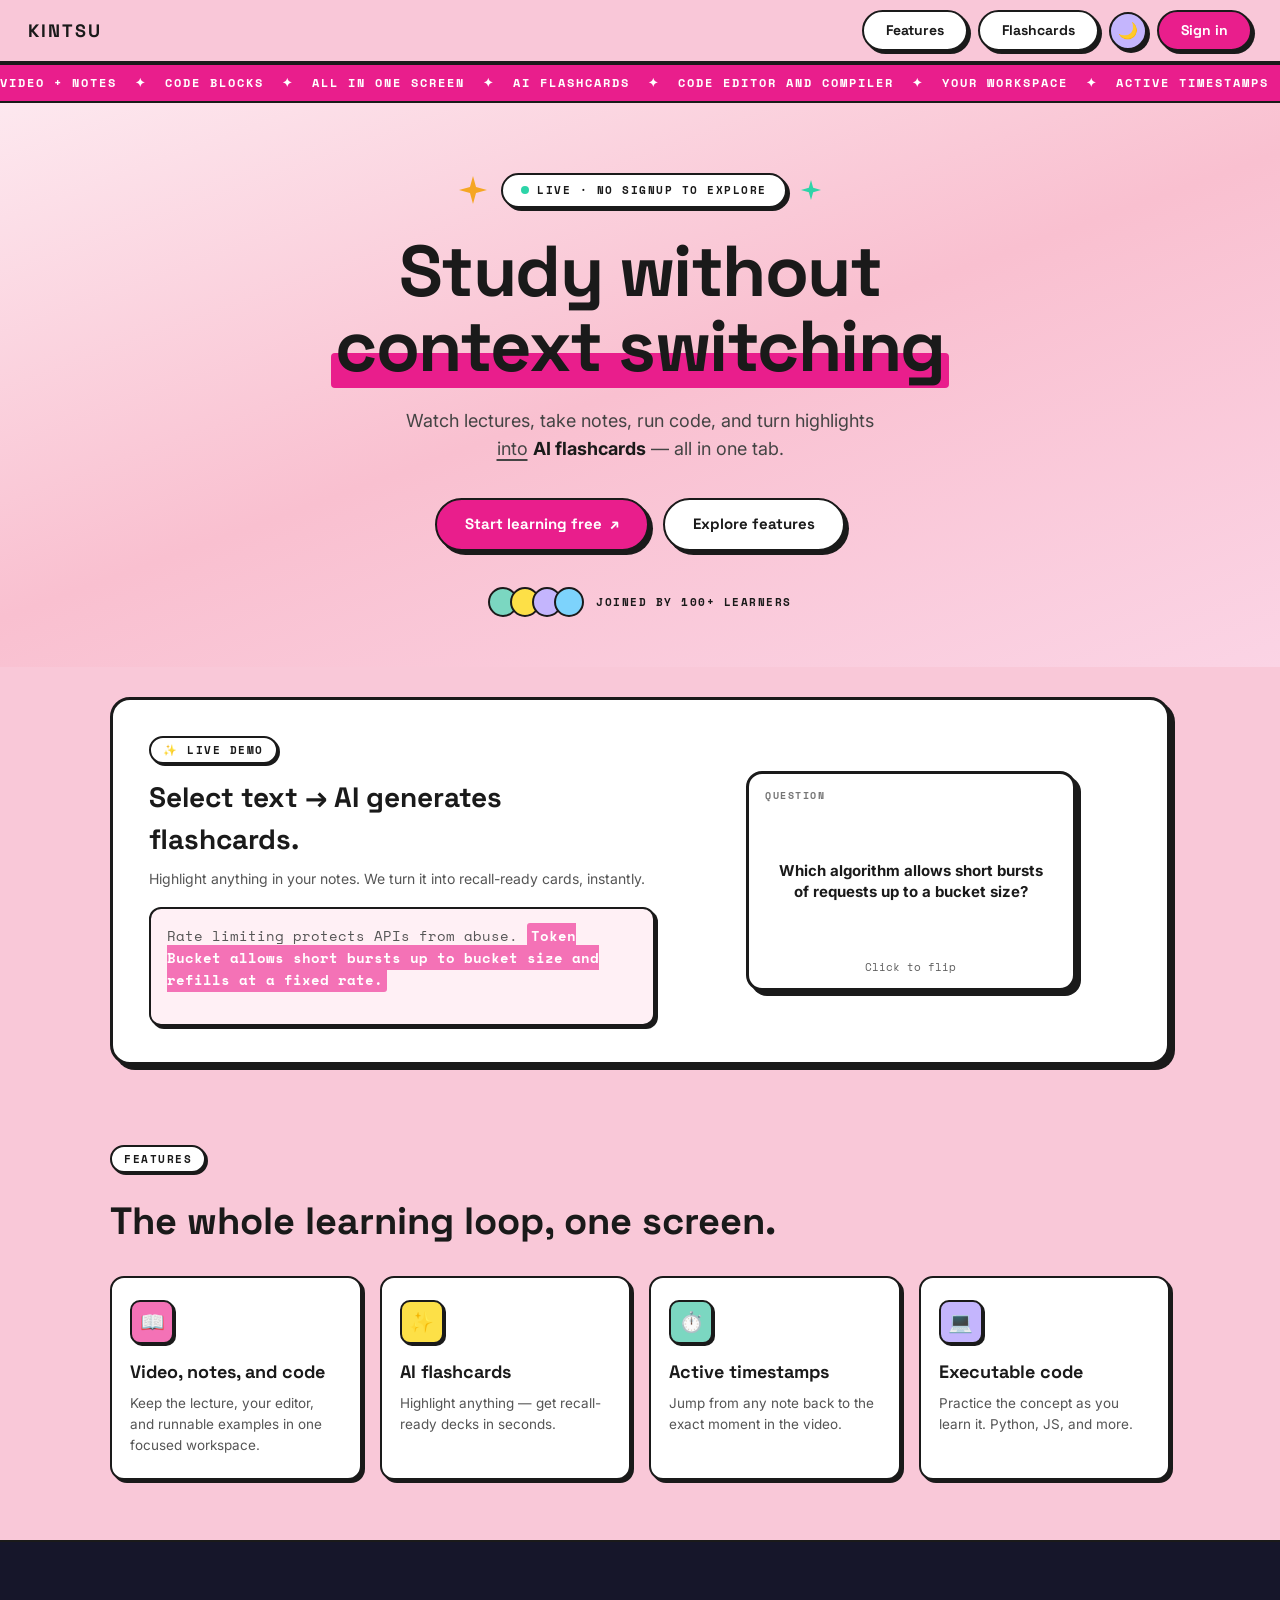
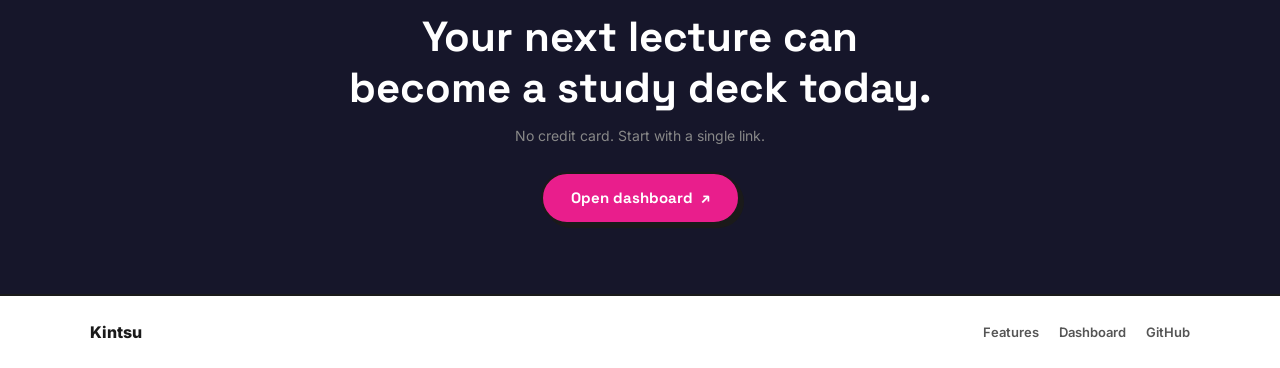
==== index.html @ 8362b446 "feat(landing): modernize landing page with minimal brutalist UI and flashcard preview" ====
<!DOCTYPE html>
<html lang="en">
<head>
    <meta charset="UTF-8">
    <meta name="viewport" content="width=device-width, initial-scale=1.0">
    <title>Kintsu — Study without context switching</title>
    <meta name="description" content="Watch lectures, take notes, run code, and turn highlights into AI flashcards — all in one tab.">
    <link rel="preconnect" href="https://fonts.googleapis.com">
    <link rel="preconnect" href="https://fonts.gstatic.com" crossorigin>
    <link href="https://fonts.googleapis.com/css2?family=Inter:wght@400;500;600;700&family=Space+Grotesk:wght@600;700;800;900&family=Space+Mono:wght@400;700&display=swap" rel="stylesheet">
    <link rel="stylesheet" href="style.css">
</head>
<body>

    <nav class="navbar">
        <div class="nav-left">
            <span class="wordmark">KINTSU</span>
        </div>
        <div class="nav-right">
            <a href="#features" class="nav-btn outline">Features</a>
            <a href="#features" class="nav-btn outline">Flashcards</a>
            <button class="dark-toggle" id="darkToggle" aria-label="Toggle dark mode">🌙</button>
            <a href="#" class="nav-btn signin">Sign in</a>
        </div>
    </nav>

    <div class="ticker">
        <div class="ticker-track">
            <span class="ticker-text">VIDEO + NOTES &nbsp;✦&nbsp; CODE BLOCKS &nbsp;✦&nbsp; ALL IN ONE SCREEN &nbsp;✦&nbsp; AI FLASHCARDS &nbsp;✦&nbsp; CODE EDITOR AND COMPILER &nbsp;✦&nbsp; YOUR WORKSPACE &nbsp;✦&nbsp; ACTIVE TIMESTAMPS &nbsp;✦&nbsp;</span>
            <span class="ticker-text">VIDEO + NOTES &nbsp;✦&nbsp; CODE BLOCKS &nbsp;✦&nbsp; ALL IN ONE SCREEN &nbsp;✦&nbsp; AI FLASHCARDS &nbsp;✦&nbsp; CODE EDITOR AND COMPILER &nbsp;✦&nbsp; YOUR WORKSPACE &nbsp;✦&nbsp; ACTIVE TIMESTAMPS &nbsp;✦&nbsp;</span>
        </div>
    </div>

    <section class="hero">
        <div class="hero-content">
            <div class="sparkle-row">
                <svg class="sparkle gold" viewBox="0 0 24 24" width="28" height="28"><path d="M12 0L14.59 9.41L24 12L14.59 14.59L12 24L9.41 14.59L0 12L9.41 9.41Z" fill="#f5a623"/></svg>
                <div class="badge">
                    <span class="badge-dot"></span>
                    LIVE · NO SIGNUP TO EXPLORE
                </div>
                <svg class="sparkle teal" viewBox="0 0 24 24" width="20" height="20"><path d="M12 0L14.59 9.41L24 12L14.59 14.59L12 24L9.41 14.59L0 12L9.41 9.41Z" fill="#2dd4a8"/></svg>
            </div>

            <h1 class="heading">Study without<br><span class="highlight">context switching</span></h1>

            <p class="subheading">Watch lectures, take notes, run code, and turn highlights<br><span class="underline-word">into</span> <strong>AI flashcards</strong> — all in one tab.</p>

            <div class="cta-buttons">
                <a href="#features" class="btn primary">Start learning free &nbsp;↗</a>
                <a href="#features" class="btn outline-btn">Explore features</a>
            </div>

            <div class="social-proof">
                <div class="avatars">
                    <span class="avatar av-1"></span>
                    <span class="avatar av-2"></span>
                    <span class="avatar av-3"></span>
                    <span class="avatar av-4"></span>
                </div>
                <span class="proof-text">JOINED BY 100+ LEARNERS</span>
            </div>
        </div>
    </section>

    <!-- Flashcard Preview -->
    <section class="preview-section">
        <div class="preview-card">
            <div class="preview-left">
                <span class="tag-pill">✨ LIVE DEMO</span>
                <h3>Select text → AI generates flashcards.</h3>
                <p>Highlight anything in your notes. We turn it into recall-ready cards, instantly.</p>
                <div class="sample-note">
                    <p>Rate limiting protects APIs from abuse. <mark>Token Bucket allows short bursts up to bucket size and refills at a fixed rate.</mark></p>
                </div>
            </div>
            <div class="preview-right">
                <div class="flip-card" id="demoCard" role="button" tabindex="0" title="Click to flip">
                    <div class="flip-inner">
                        <div class="flip-front">
                            <span class="card-label">QUESTION</span>
                            <p>Which algorithm allows short bursts of requests up to a bucket size?</p>
                            <span class="card-hint">Click to flip</span>
                        </div>
                        <div class="flip-back">
                            <span class="card-label">ANSWER</span>
                            <p>Token Bucket Algorithm — refills tokens at a fixed rate while allowing short bursts.</p>
                            <span class="card-hint">Click to flip</span>
                        </div>
                    </div>
                </div>
            </div>
        </div>
    </section>

    <!-- Features -->
    <section class="features" id="features">
        <div class="features-header">
            <span class="tag-pill">FEATURES</span>
            <h2>The whole learning loop, one screen.</h2>
        </div>
        <div class="features-grid">
            <div class="feature-card">
                <span class="feature-icon icon-pink">📖</span>
                <h3>Video, notes, and code</h3>
                <p>Keep the lecture, your editor, and runnable examples in one focused workspace.</p>
            </div>
            <div class="feature-card">
                <span class="feature-icon icon-yellow">✨</span>
                <h3>AI flashcards</h3>
                <p>Highlight anything — get recall-ready decks in seconds.</p>
            </div>
            <div class="feature-card">
                <span class="feature-icon icon-mint">⏱️</span>
                <h3>Active timestamps</h3>
                <p>Jump from any note back to the exact moment in the video.</p>
            </div>
            <div class="feature-card">
                <span class="feature-icon icon-lilac">💻</span>
                <h3>Executable code</h3>
                <p>Practice the concept as you learn it. Python, JS, and more.</p>
            </div>
        </div>
    </section>

    <section class="bottom-cta">
        <div class="bottom-cta-content">
            <h2>Your next lecture can<br>become a study deck today.</h2>
            <p>No credit card. Start with a single link.</p>
            <a href="#" class="btn primary">Open dashboard &nbsp;↗</a>
        </div>
    </section>

    <footer class="footer">
        <div class="footer-inner">
            <span class="footer-brand">Kintsu</span>
            <div class="footer-links">
                <a href="#features">Features</a>
                <a href="#">Dashboard</a>
                <a href="#">GitHub</a>
            </div>
        </div>
    </footer>

    <script src="script.js"></script>
</body>
</html>
---- style.css ----
* {
    margin: 0;
    padding: 0;
    box-sizing: border-box;
}

body {
    font-family: 'Inter', sans-serif;
    background: #f9c8d8;
    color: #1a1a1a;
    overflow-x: hidden;
    line-height: 1.5;
}

h1, h2, h3, .heading, .wordmark, .btn, .nav-btn {
    font-family: 'Space Grotesk', 'Inter', sans-serif;
}

.ticker-text, .badge, .tag-pill, .card-label, .proof-text {
    font-family: 'Space Mono', monospace;
}

/* Navbar */
.navbar {
    display: flex;
    align-items: center;
    justify-content: space-between;
    padding: 10px 28px;
    background: rgba(249, 200, 216, 0.95);
    backdrop-filter: blur(10px);
    border-bottom: 2px solid #1a1a1a;
    position: sticky;
    top: 0;
    z-index: 50;
}

.nav-left {
    display: flex;
    align-items: center;
    gap: 10px;
}

.wordmark {
    font-weight: 800;
    font-size: 18px;
    letter-spacing: 2px;
    color: #1a1a1a;
}

.nav-right {
    display: flex;
    align-items: center;
    gap: 10px;
}

.nav-btn {
    padding: 8px 22px;
    border-radius: 50px;
    font-size: 14px;
    font-weight: 700;
    text-decoration: none;
    cursor: pointer;
    transition: all 0.15s ease;
    border: 2px solid #1a1a1a;
    box-shadow: 3px 3px 0px #1a1a1a;
    display: inline-flex;
    align-items: center;
}

.nav-btn:hover, .btn:hover {
    transform: translate(-1.5px, -1.5px);
    box-shadow: 5px 5px 0px #1a1a1a;
}

.nav-btn:active, .btn:active {
    transform: translate(2px, 2px);
    box-shadow: 1px 1px 0px #1a1a1a;
}

.nav-btn.outline {
    background: #ffffff;
    color: #1a1a1a;
}

.nav-btn.signin {
    background: #e91e8c;
    border-color: #1a1a1a;
    color: white;
}

.dark-toggle {
    width: 38px;
    height: 38px;
    border-radius: 50%;
    border: 2px solid #1a1a1a;
    background: #c4b5fd;
    color: #1a1a1a;
    font-size: 16px;
    cursor: pointer;
    display: flex;
    align-items: center;
    justify-content: center;
    transition: all 0.15s ease;
    flex-shrink: 0;
    box-shadow: 3px 3px 0px #1a1a1a;
}

/* Ticker */
.ticker {
    background: #e91e8c;
    overflow: hidden;
    padding: 9px 0;
    border-top: 2px solid #1a1a1a;
    border-bottom: 2px solid #1a1a1a;
}

.ticker-track {
    display: flex;
    white-space: nowrap;
    animation: scroll-ticker 25s linear infinite;
}

.ticker-text {
    font-size: 12px;
    font-weight: 700;
    letter-spacing: 2px;
    text-transform: uppercase;
    color: #ffffff;
    padding-right: 0;
    flex-shrink: 0;
}

@keyframes scroll-ticker {
    0% { transform: translateX(0); }
    100% { transform: translateX(-50%); }
}

/* Hero */
.hero {
    background: linear-gradient(160deg, #fde8ef 0%, #f9c0d0 50%, #fbd4e5 100%);
    padding: 70px 20px 50px;
    text-align: center;
    min-height: 480px;
    display: flex;
    align-items: center;
    justify-content: center;
}

.hero-content {
    max-width: 720px;
    margin: 0 auto;
}

.sparkle-row {
    display: flex;
    align-items: center;
    justify-content: center;
    gap: 14px;
    margin-bottom: 26px;
}

.sparkle {
    flex-shrink: 0;
}

.sparkle.gold {
    animation: sparkle-pulse 2.5s ease-in-out infinite;
}

.sparkle.teal {
    animation: sparkle-pulse 3.5s ease-in-out infinite reverse;
}

@keyframes sparkle-pulse {
    0%, 100% { transform: scale(1) rotate(0deg); opacity: 1; }
    50% { transform: scale(1.2) rotate(20deg); opacity: 0.8; }
}

.badge {
    display: inline-flex;
    align-items: center;
    gap: 8px;
    padding: 7px 18px;
    border: 2px solid #1a1a1a;
    border-radius: 50px;
    font-size: 11px;
    font-weight: 700;
    letter-spacing: 1.5px;
    text-transform: uppercase;
    background: white;
    color: #1a1a1a;
    box-shadow: 3px 3px 0px #1a1a1a;
}

.badge-dot {
    width: 8px;
    height: 8px;
    background: #2dd4a8;
    border-radius: 50%;
    display: inline-block;
    flex-shrink: 0;
    animation: pulse-dot 1.5s ease-in-out infinite;
}

@keyframes pulse-dot {
    0%, 100% { opacity: 1; transform: scale(1); }
    50% { opacity: 0.5; transform: scale(1.4); }
}

.heading {
    font-size: clamp(40px, 7vw, 72px);
    font-weight: 900;
    line-height: 1.05;
    margin-bottom: 22px;
    color: #1a1a1a;
    letter-spacing: -1.5px;
}

.highlight {
    display: inline;
    position: relative;
    color: #1a1a1a;
    padding: 0 4px;
    isolation: isolate;
}

.highlight::after {
    content: '';
    position: absolute;
    left: 0;
    bottom: 4px;
    width: 100%;
    height: 38%;
    background: #e91e8c;
    z-index: -1;
    border-radius: 4px;
}

.subheading {
    font-size: 18px;
    color: #444;
    line-height: 1.6;
    margin-bottom: 34px;
}

.subheading strong {
    color: #1a1a1a;
    font-weight: 700;
}

.cta-buttons {
    display: flex;
    align-items: center;
    justify-content: center;
    gap: 14px;
    margin-bottom: 36px;
    flex-wrap: wrap;
}

.btn {
    padding: 13px 28px;
    border-radius: 50px;
    font-size: 15px;
    font-weight: 700;
    text-decoration: none;
    cursor: pointer;
    transition: all 0.15s ease;
    display: inline-flex;
    align-items: center;
    gap: 6px;
    box-shadow: 4px 4px 0px #1a1a1a;
    border: 2.5px solid #1a1a1a;
}

.underline-word {
    text-decoration: underline;
    text-underline-offset: 4px;
    text-decoration-thickness: 1.5px;
}

.btn.primary {
    background: #e91e8c;
    color: white;
}

.btn.primary:hover {
    background: #c4167a;
}

.btn.outline-btn {
    background: white;
    color: #1a1a1a;
}

.social-proof {
    display: flex;
    align-items: center;
    justify-content: center;
    gap: 12px;
}

.avatars {
    display: flex;
}

.avatar {
    width: 30px;
    height: 30px;
    border: 2px solid #1a1a1a;
    border-radius: 50%;
    margin-left: -8px;
    flex-shrink: 0;
}

.avatar:first-child { margin-left: 0; }
.av-1 { background: #7bd7c1; }
.av-2 { background: #fde047; }
.av-3 { background: #c4b5fd; }
.av-4 { background: #7dd3fc; }

.proof-text {
    font-size: 11px;
    font-weight: 700;
    letter-spacing: 1.5px;
    color: #1a1a1a;
    text-transform: uppercase;
}

/* Tag Pill */
.tag-pill {
    display: inline-flex;
    align-items: center;
    gap: 6px;
    padding: 4px 12px;
    background: #ffffff;
    border: 2px solid #1a1a1a;
    border-radius: 50px;
    font-size: 11px;
    font-weight: 700;
    letter-spacing: 1.5px;
    box-shadow: 2px 2px 0px #1a1a1a;
    margin-bottom: 12px;
}

/* Preview */
.preview-section {
    max-width: 1100px;
    margin: 0 auto;
    padding: 30px 20px 50px;
}

.preview-card {
    background: #ffffff;
    border: 3px solid #1a1a1a;
    border-radius: 20px;
    box-shadow: 5px 5px 0px #1a1a1a;
    padding: 36px;
    display: grid;
    grid-template-columns: 1.15fr 1fr;
    gap: 36px;
    align-items: center;
}

.preview-left h3 {
    font-size: clamp(22px, 3vw, 28px);
    font-weight: 800;
    margin-bottom: 8px;
}

.preview-left p {
    font-size: 14px;
    color: #555;
    line-height: 1.6;
    margin-bottom: 16px;
}

.sample-note {
    background: #fff0f5;
    border: 2px solid #1a1a1a;
    border-radius: 12px;
    padding: 16px;
    box-shadow: 3px 3px 0px #1a1a1a;
    font-family: 'Space Mono', monospace;
    font-size: 12.5px;
    line-height: 1.6;
}

.sample-note mark {
    background: #f472b6;
    color: #fff;
    padding: 2px 4px;
    border-radius: 3px;
    font-weight: 700;
}

/* Flip Card */
.flip-card {
    width: 100%;
    max-width: 330px;
    height: 220px;
    perspective: 1000px;
    cursor: pointer;
    margin: 0 auto;
}

.flip-inner {
    position: relative;
    width: 100%;
    height: 100%;
    transform-style: preserve-3d;
    transition: transform 0.6s cubic-bezier(0.4, 0, 0.2, 1);
}

.flip-card.flipped .flip-inner {
    transform: rotateY(180deg);
}

.flip-front, .flip-back {
    position: absolute;
    inset: 0;
    border: 3px solid #1a1a1a;
    border-radius: 16px;
    box-shadow: 5px 5px 0px #1a1a1a;
    padding: 24px;
    display: flex;
    flex-direction: column;
    justify-content: center;
    align-items: center;
    text-align: center;
    backface-visibility: hidden;
    -webkit-backface-visibility: hidden;
}

.flip-front {
    background: #ffffff;
    color: #1a1a1a;
}

.flip-front p {
    font-size: 15px;
    font-weight: 700;
    line-height: 1.4;
}

.flip-back {
    background: #e91e8c;
    color: #ffffff;
    transform: rotateY(180deg);
}

.flip-back p {
    font-size: 13.5px;
    font-family: 'Space Mono', monospace;
    line-height: 1.5;
}

.card-label {
    position: absolute;
    top: 14px;
    left: 16px;
    font-size: 10px;
    font-weight: 700;
    letter-spacing: 1.5px;
    opacity: 0.6;
}

.card-hint {
    position: absolute;
    bottom: 12px;
    font-size: 11px;
    opacity: 0.7;
    font-family: 'Space Mono', monospace;
}

/* Features */
.features {
    max-width: 1100px;
    margin: 0 auto;
    padding: 30px 20px 60px;
}

.features-header {
    margin-bottom: 26px;
}

.features-header h2 {
    font-size: clamp(26px, 4vw, 38px);
    font-weight: 800;
    margin-top: 8px;
}

.features-grid {
    display: grid;
    grid-template-columns: repeat(auto-fit, minmax(230px, 1fr));
    gap: 18px;
}

.feature-card {
    background: #ffffff;
    border: 2px solid #1a1a1a;
    border-radius: 14px;
    box-shadow: 3px 3px 0px #1a1a1a;
    padding: 22px 18px;
    transition: transform 0.15s, box-shadow 0.15s;
}

.feature-card:hover {
    transform: translate(-2px, -2px);
    box-shadow: 5px 5px 0px #1a1a1a;
}

.feature-icon {
    display: inline-grid;
    place-items: center;
    width: 44px;
    height: 44px;
    border: 2px solid #1a1a1a;
    border-radius: 10px;
    box-shadow: 2px 2px 0px #1a1a1a;
    font-size: 20px;
    margin-bottom: 14px;
}

.icon-pink { background: #f472b6; }
.icon-yellow { background: #fde047; }
.icon-mint { background: #7bd7c1; }
.icon-lilac { background: #c4b5fd; }

.feature-card h3 {
    font-size: 18px;
    font-weight: 700;
    margin-bottom: 8px;
}

.feature-card p {
    font-size: 13.5px;
    color: #555;
    line-height: 1.55;
}

/* Bottom CTA */
.bottom-cta {
    background: #16162a;
    padding: 70px 20px;
    text-align: center;
    border-top: 2px solid #1a1a1a;
}

.bottom-cta h2 {
    font-size: clamp(28px, 4vw, 42px);
    font-weight: 800;
    color: white;
    line-height: 1.2;
    margin-bottom: 12px;
}

.bottom-cta p {
    font-size: 14px;
    color: #888;
    margin-bottom: 26px;
}

/* Footer */
.footer {
    background: #ffffff;
    padding: 24px 30px;
    border-top: 2px solid #1a1a1a;
}

.footer-inner {
    display: flex;
    align-items: center;
    justify-content: space-between;
    max-width: 1100px;
    margin: 0 auto;
}

.footer-brand {
    font-weight: 800;
    font-size: 16px;
    color: #1a1a1a;
}

.footer-links {
    display: flex;
    gap: 20px;
}

.footer-links a {
    text-decoration: none;
    color: #555;
    font-size: 13px;
    font-weight: 600;
    transition: color 0.15s;
}

.footer-links a:hover {
    color: #e91e8c;
}

/* Dark Mode */
body.dark {
    background: #111118;
    color: #eee;
}

body.dark .navbar {
    background: rgba(30, 30, 46, 0.95);
    border-color: #333;
}

body.dark .wordmark {
    color: #ff69b4;
}

body.dark .nav-btn.outline {
    background: #1e1e2e;
    border-color: #555;
    color: #ccc;
    box-shadow: 3px 3px 0px #000;
}

body.dark .nav-btn.signin {
    border-color: #333;
}

body.dark .dark-toggle {
    background: #fde047;
    border-color: #1a1a1a;
    color: #1a1a1a;
}

body.dark .hero {
    background: linear-gradient(160deg, #1a0a12 0%, #2d0e1f 50%, #1f0b16 100%);
}

body.dark .heading, body.dark .highlight {
    color: #fff;
}

body.dark .subheading {
    color: #aaa;
}

body.dark .subheading strong {
    color: #fff;
}

body.dark .badge, body.dark .tag-pill {
    background: #2a1a22;
    border-color: #555;
    color: #ccc;
    box-shadow: 3px 3px 0px #000;
}

body.dark .btn.outline-btn {
    background: #222;
    color: #ccc;
    border-color: #555;
}

body.dark .preview-card,
body.dark .feature-card,
body.dark .flip-front {
    background: #181926;
    color: #eee;
    border-color: #333;
    box-shadow: 5px 5px 0px #000;
}

body.dark .sample-note {
    background: #242638;
    border-color: #444;
    color: #ddd;
}

body.dark .preview-left p,
body.dark .feature-card p {
    color: #aaa;
}

body.dark .bottom-cta {
    background: #0a0a14;
}

body.dark .footer {
    background: #181926;
    border-color: #333;
}

body.dark .footer-brand {
    color: #ff69b4;
}

body.dark .footer-links a {
    color: #888;
}

body.dark .proof-text {
    color: #ccc;
}

/* Responsive */
@media (max-width: 900px) {
    .preview-card {
        grid-template-columns: 1fr;
    }
}

@media (max-width: 768px) {
    .heading { font-size: 38px; }
    .navbar { padding: 10px 14px; }
    .nav-right { gap: 6px; }
    .nav-btn { padding: 6px 14px; font-size: 12px; }
    .cta-buttons { flex-direction: column; align-items: center; }
    .bottom-cta h2 { font-size: 26px; }
    .footer-inner { flex-direction: column; gap: 14px; text-align: center; }
    .footer-links { justify-content: center; }
}
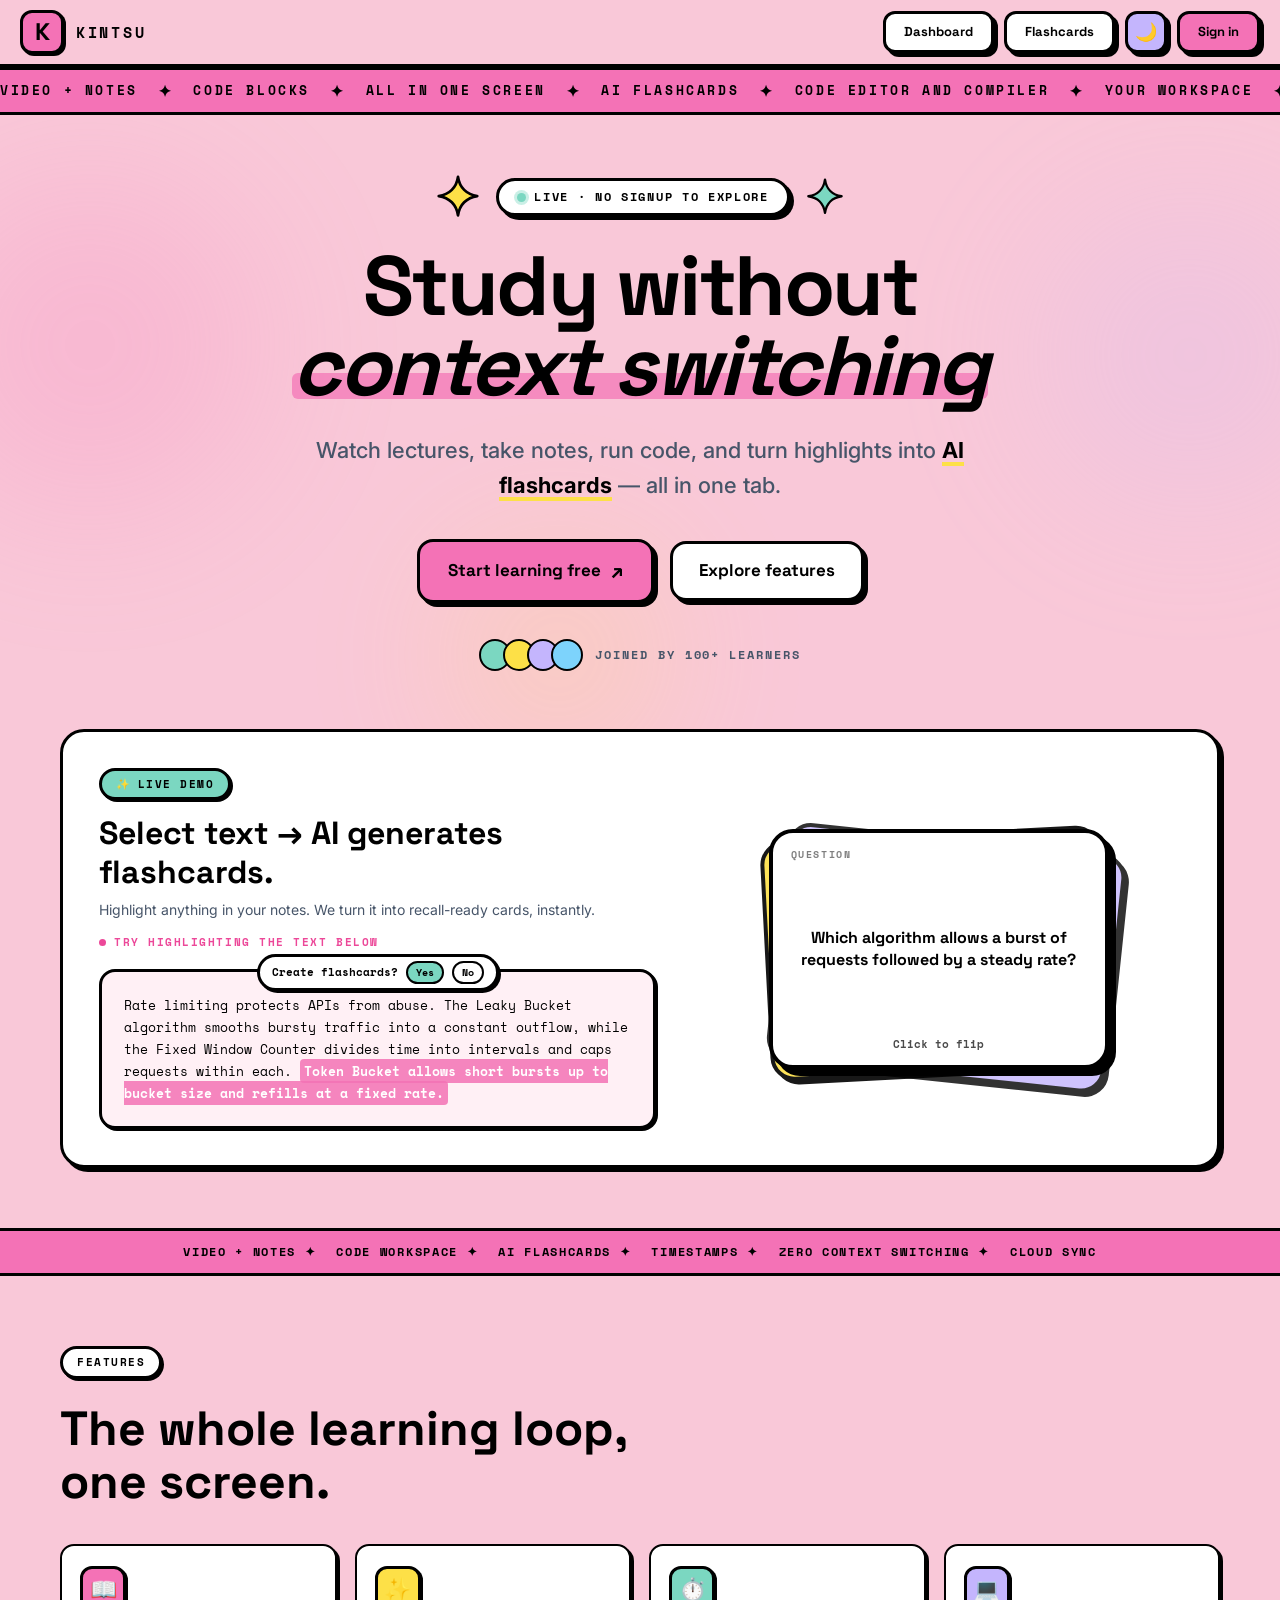
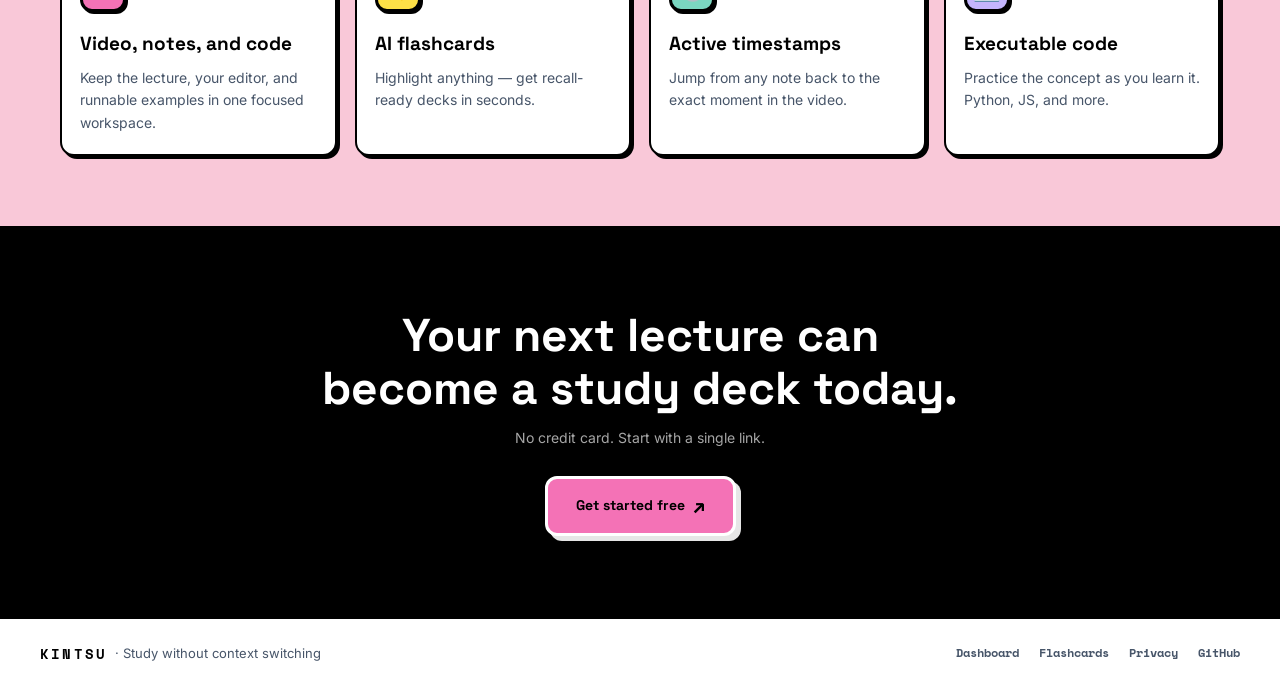
==== commit edb541a8: "feat(landing): modernize landing page with neo-brutalist aesthetic and interactive flashcard preview" ====
--- a/index.html
+++ b/index.html
@@ -3,140 +3,254 @@
 <head>
     <meta charset="UTF-8">
     <meta name="viewport" content="width=device-width, initial-scale=1.0">
-    <title>Kintsu — Study without context switching</title>
-    <meta name="description" content="Watch lectures, take notes, run code, and turn highlights into AI flashcards — all in one tab.">
+    <title>Kintsu — Video, notes, code and flashcards on one screen</title>
+    <meta name="description" content="Watch YouTube lectures, run code, take notes, and generate AI flashcards — all without switching tabs.">
+    
+    <!-- Google Fonts: Space Grotesk & Space Mono & Inter -->
     <link rel="preconnect" href="https://fonts.googleapis.com">
     <link rel="preconnect" href="https://fonts.gstatic.com" crossorigin>
-    <link href="https://fonts.googleapis.com/css2?family=Inter:wght@400;500;600;700&family=Space+Grotesk:wght@600;700;800;900&family=Space+Mono:wght@400;700&display=swap" rel="stylesheet">
+    <link href="https://fonts.googleapis.com/css2?family=Inter:wght@400;500;600;700&family=Space+Grotesk:wght@500;600;700;800;900&family=Space+Mono:wght@400;700&display=swap" rel="stylesheet">
+    
     <link rel="stylesheet" href="style.css">
 </head>
 <body>
 
-    <nav class="navbar">
-        <div class="nav-left">
-            <span class="wordmark">KINTSU</span>
-        </div>
-        <div class="nav-right">
-            <a href="#features" class="nav-btn outline">Features</a>
-            <a href="#features" class="nav-btn outline">Flashcards</a>
-            <button class="dark-toggle" id="darkToggle" aria-label="Toggle dark mode">🌙</button>
-            <a href="#" class="nav-btn signin">Sign in</a>
-        </div>
-    </nav>
-
-    <div class="ticker">
-        <div class="ticker-track">
-            <span class="ticker-text">VIDEO + NOTES &nbsp;✦&nbsp; CODE BLOCKS &nbsp;✦&nbsp; ALL IN ONE SCREEN &nbsp;✦&nbsp; AI FLASHCARDS &nbsp;✦&nbsp; CODE EDITOR AND COMPILER &nbsp;✦&nbsp; YOUR WORKSPACE &nbsp;✦&nbsp; ACTIVE TIMESTAMPS &nbsp;✦&nbsp;</span>
-            <span class="ticker-text">VIDEO + NOTES &nbsp;✦&nbsp; CODE BLOCKS &nbsp;✦&nbsp; ALL IN ONE SCREEN &nbsp;✦&nbsp; AI FLASHCARDS &nbsp;✦&nbsp; CODE EDITOR AND COMPILER &nbsp;✦&nbsp; YOUR WORKSPACE &nbsp;✦&nbsp; ACTIVE TIMESTAMPS &nbsp;✦&nbsp;</span>
+    <!-- Header Navigation -->
+    <header class="site-header">
+        <nav class="nav-container">
+            <a href="/" class="nav-brand">
+                <div class="brand-logo-sq">
+                    <span>K</span>
+                </div>
+                <span class="brand-name">Kintsu</span>
+            </a>
+            <div class="nav-actions">
+                <a href="#features" class="nav-btn btn-card brutal-press">Dashboard</a>
+                <a href="#features" class="nav-btn btn-card brutal-press">Flashcards</a>
+                <button type="button" class="btn-theme-toggle brutal-press" id="darkToggle" aria-label="Toggle dark mode">
+                    <span id="themeIcon">🌙</span>
+                </button>
+                <a href="#" class="nav-btn btn-pink brutal-press">Sign in</a>
+            </div>
+        </nav>
+    </header>
+
+    <!-- Marquee Banner Strip -->
+    <div class="ticker-strip">
+        <div class="ticker-flow">
+            <div class="ticker-group">
+                <span>VIDEO + NOTES</span><span class="star">✦</span>
+                <span>CODE BLOCKS</span><span class="star">✦</span>
+                <span>ALL IN ONE SCREEN</span><span class="star">✦</span>
+                <span>AI FLASHCARDS</span><span class="star">✦</span>
+                <span>CODE EDITOR AND COMPILER</span><span class="star">✦</span>
+                <span>YOUR WORKSPACE</span><span class="star">✦</span>
+                <span>ACTIVE TIMESTAMPS</span><span class="star">✦</span>
+                <span>LIGHT + DARK MODE</span><span class="star">✦</span>
+            </div>
+            <div class="ticker-group" aria-hidden="true">
+                <span>VIDEO + NOTES</span><span class="star">✦</span>
+                <span>CODE BLOCKS</span><span class="star">✦</span>
+                <span>ALL IN ONE SCREEN</span><span class="star">✦</span>
+                <span>AI FLASHCARDS</span><span class="star">✦</span>
+                <span>CODE EDITOR AND COMPILER</span><span class="star">✦</span>
+                <span>YOUR WORKSPACE</span><span class="star">✦</span>
+                <span>ACTIVE TIMESTAMPS</span><span class="star">✦</span>
+                <span>LIGHT + DARK MODE</span><span class="star">✦</span>
+            </div>
         </div>
     </div>
 
-    <section class="hero">
-        <div class="hero-content">
-            <div class="sparkle-row">
-                <svg class="sparkle gold" viewBox="0 0 24 24" width="28" height="28"><path d="M12 0L14.59 9.41L24 12L14.59 14.59L12 24L9.41 14.59L0 12L9.41 9.41Z" fill="#f5a623"/></svg>
-                <div class="badge">
-                    <span class="badge-dot"></span>
-                    LIVE · NO SIGNUP TO EXPLORE
-                </div>
-                <svg class="sparkle teal" viewBox="0 0 24 24" width="20" height="20"><path d="M12 0L14.59 9.41L24 12L14.59 14.59L12 24L9.41 14.59L0 12L9.41 9.41Z" fill="#2dd4a8"/></svg>
-            </div>
-
-            <h1 class="heading">Study without<br><span class="highlight">context switching</span></h1>
-
-            <p class="subheading">Watch lectures, take notes, run code, and turn highlights<br><span class="underline-word">into</span> <strong>AI flashcards</strong> — all in one tab.</p>
-
-            <div class="cta-buttons">
-                <a href="#features" class="btn primary">Start learning free &nbsp;↗</a>
-                <a href="#features" class="btn outline-btn">Explore features</a>
-            </div>
-
-            <div class="social-proof">
-                <div class="avatars">
-                    <span class="avatar av-1"></span>
-                    <span class="avatar av-2"></span>
-                    <span class="avatar av-3"></span>
-                    <span class="avatar av-4"></span>
-                </div>
-                <span class="proof-text">JOINED BY 100+ LEARNERS</span>
-            </div>
+    <!-- Main Content -->
+    <main class="page-main">
+        <!-- Ambient Blur Blobs -->
+        <div class="ambient-glows" aria-hidden="true">
+            <div class="glow-blob blob-pink"></div>
+            <div class="glow-blob blob-lilac"></div>
+            <div class="glow-blob blob-yellow"></div>
         </div>
-    </section>
-
-    <!-- Flashcard Preview -->
-    <section class="preview-section">
-        <div class="preview-card">
-            <div class="preview-left">
-                <span class="tag-pill">✨ LIVE DEMO</span>
-                <h3>Select text → AI generates flashcards.</h3>
-                <p>Highlight anything in your notes. We turn it into recall-ready cards, instantly.</p>
-                <div class="sample-note">
-                    <p>Rate limiting protects APIs from abuse. <mark>Token Bucket allows short bursts up to bucket size and refills at a fixed rate.</mark></p>
-                </div>
-            </div>
-            <div class="preview-right">
-                <div class="flip-card" id="demoCard" role="button" tabindex="0" title="Click to flip">
-                    <div class="flip-inner">
-                        <div class="flip-front">
-                            <span class="card-label">QUESTION</span>
-                            <p>Which algorithm allows short bursts of requests up to a bucket size?</p>
-                            <span class="card-hint">Click to flip</span>
+
+        <!-- Hero Section -->
+        <section class="hero-section">
+            <div class="hero-inner">
+                <div class="hero-badge-wrap">
+                    <svg class="float-star star-yellow" width="44" height="44" viewBox="0 0 48 48" fill="none">
+                        <path d="M24 2c1.6 11.6 9.4 19.4 21 21-11.6 1.6-19.4 9.4-21 21-1.6-11.6-9.4-19.4-21-21C14.6 21.4 22.4 13.6 24 2Z" fill="var(--yellow)" stroke="var(--ink)" stroke-width="3" stroke-linejoin="round"/>
+                    </svg>
+                    <div class="live-pill">
+                        <span class="live-dot"></span>
+                        <span>Live · No signup to explore</span>
+                    </div>
+                    <svg class="float-star star-mint" width="38" height="38" viewBox="0 0 48 48" fill="none">
+                        <path d="M24 2c1.6 11.6 9.4 19.4 21 21-11.6 1.6-19.4 9.4-21 21-1.6-11.6-9.4-19.4-21-21C14.6 21.4 22.4 13.6 24 2Z" fill="var(--mint)" stroke="var(--ink)" stroke-width="3" stroke-linejoin="round"/>
+                    </svg>
+                </div>
+
+                <h1 class="hero-title">Study without <br><span class="hero-highlight"><span class="highlight-text">context switching</span><span class="highlight-underline"></span></span></h1>
+
+                <p class="hero-subtitle">Watch lectures, take notes, run code, and turn highlights into <span class="ai-underline">AI flashcards</span> — all in one tab.</p>
+
+                <div class="hero-cta-group">
+                    <a href="#features" class="hero-btn-primary brutal-press">
+                        <span>Start learning free</span>
+                        <span class="arrow-icon">↗</span>
+                    </a>
+                    <a href="#features" class="hero-btn-secondary brutal-press">
+                        <span>Explore features</span>
+                    </a>
+                </div>
+
+                <div class="hero-social-proof">
+                    <div class="avatar-stack">
+                        <span class="av av-1"></span>
+                        <span class="av av-2"></span>
+                        <span class="av av-3"></span>
+                        <span class="av av-4"></span>
+                    </div>
+                    <span class="proof-label">Joined by 100+ learners</span>
+                </div>
+            </div>
+        </section>
+
+        <!-- Live Demo Flashcards Card -->
+        <section class="flashcard-preview-section">
+            <div class="preview-card-box">
+                <div class="preview-grid">
+                    <div class="preview-left">
+                        <span class="tag-pill tag-mint">
+                            <span class="wand-icon">✨</span> Live demo
+                        </span>
+                        <h3 class="preview-title">Select text → AI generates flashcards.</h3>
+                        <p class="preview-desc">Highlight anything in your notes. We turn it into recall-ready cards, instantly.</p>
+                        
+                        <div class="try-hint">
+                            <span class="pink-pulse-dot"></span> Try highlighting the text below
                         </div>
-                        <div class="flip-back">
-                            <span class="card-label">ANSWER</span>
-                            <p>Token Bucket Algorithm — refills tokens at a fixed rate while allowing short bursts.</p>
-                            <span class="card-hint">Click to flip</span>
+
+                        <div class="note-quote-box">
+                            <p class="quote-text" id="selectableText">
+                                Rate limiting protects APIs from abuse. The Leaky Bucket algorithm smooths bursty traffic into a constant outflow, while the Fixed Window Counter divides time into intervals and caps requests within each. <mark class="text-selection-mark">Token Bucket allows short bursts up to bucket size and refills at a fixed rate.</mark>
+                            </p>
+
+                            <!-- Selection Bubble -->
+                            <div class="selection-bubble" id="selectionBubble">
+                                <span class="bubble-text">Create flashcards?</span>
+                                <button type="button" class="bubble-btn yes-btn" id="bubbleYes">Yes</button>
+                                <button type="button" class="bubble-btn no-btn" id="bubbleNo">No</button>
+                            </div>
                         </div>
                     </div>
-                </div>
-            </div>
-        </div>
-    </section>
-
-    <!-- Features -->
-    <section class="features" id="features">
-        <div class="features-header">
-            <span class="tag-pill">FEATURES</span>
-            <h2>The whole learning loop, one screen.</h2>
-        </div>
-        <div class="features-grid">
-            <div class="feature-card">
-                <span class="feature-icon icon-pink">📖</span>
-                <h3>Video, notes, and code</h3>
-                <p>Keep the lecture, your editor, and runnable examples in one focused workspace.</p>
-            </div>
-            <div class="feature-card">
-                <span class="feature-icon icon-yellow">✨</span>
-                <h3>AI flashcards</h3>
-                <p>Highlight anything — get recall-ready decks in seconds.</p>
-            </div>
-            <div class="feature-card">
-                <span class="feature-icon icon-mint">⏱️</span>
-                <h3>Active timestamps</h3>
-                <p>Jump from any note back to the exact moment in the video.</p>
-            </div>
-            <div class="feature-card">
-                <span class="feature-icon icon-lilac">💻</span>
-                <h3>Executable code</h3>
-                <p>Practice the concept as you learn it. Python, JS, and more.</p>
-            </div>
-        </div>
-    </section>
-
-    <section class="bottom-cta">
-        <div class="bottom-cta-content">
-            <h2>Your next lecture can<br>become a study deck today.</h2>
-            <p>No credit card. Start with a single link.</p>
-            <a href="#" class="btn primary">Open dashboard &nbsp;↗</a>
-        </div>
-    </section>
-
-    <footer class="footer">
-        <div class="footer-inner">
-            <span class="footer-brand">Kintsu</span>
-            <div class="footer-links">
-                <a href="#features">Features</a>
-                <a href="#">Dashboard</a>
+
+                    <!-- 3D Flippable Card Stack -->
+                    <div class="preview-right">
+                        <div class="card-stack-wrap">
+                            <!-- Background stacked layers for 3D depth -->
+                            <div class="stack-layer layer-3"></div>
+                            <div class="stack-layer layer-2"></div>
+                            
+                            <!-- Interactive Flippable Front Card -->
+                            <div class="interactive-flashcard" id="demoCard" role="button" tabindex="0" title="Click to flip card">
+                                <div class="card-flip-inner">
+                                    <!-- Front -->
+                                    <div class="card-side card-front">
+                                        <span class="card-tag">QUESTION</span>
+                                        <p class="card-q">Which algorithm allows a burst of requests followed by a steady rate?</p>
+                                        <span class="card-hint">Click to flip</span>
+                                    </div>
+                                    <!-- Back -->
+                                    <div class="card-side card-back">
+                                        <span class="card-tag">ANSWER SUMMARY</span>
+                                        <p class="card-a">Token Bucket — the bucket stores unused tokens up to its capacity, allowing short bursts then throttling to the refill rate.</p>
+                                        <span class="card-hint">Click to flip</span>
+                                    </div>
+                                </div>
+                            </div>
+                        </div>
+                    </div>
+                </div>
+            </div>
+        </section>
+
+        <!-- Banner Strip -->
+        <section class="banner-strip">
+            <div class="strip-items">
+                <span>Video + notes ✦</span>
+                <span>Code workspace ✦</span>
+                <span>AI flashcards ✦</span>
+                <span>Timestamps ✦</span>
+                <span>Zero context switching ✦</span>
+                <span>Cloud sync</span>
+            </div>
+        </section>
+
+        <!-- Features Grid -->
+        <section class="features-section" id="features">
+            <div class="features-header">
+                <span class="tag-pill tag-card">Features</span>
+                <h2 class="features-headline">The whole learning loop, one screen.</h2>
+            </div>
+
+            <div class="features-grid">
+                <article class="feature-tile brutal-press">
+                    <div class="tile-icon-box bg-pink text-pink-fg">
+                        <span>📖</span>
+                    </div>
+                    <h3 class="tile-title">Video, notes, and code</h3>
+                    <p class="tile-desc">Keep the lecture, your editor, and runnable examples in one focused workspace.</p>
+                </article>
+
+                <article class="feature-tile brutal-press">
+                    <div class="tile-icon-box bg-yellow">
+                        <span>✨</span>
+                    </div>
+                    <h3 class="tile-title">AI flashcards</h3>
+                    <p class="tile-desc">Highlight anything — get recall-ready decks in seconds.</p>
+                </article>
+
+                <article class="feature-tile brutal-press">
+                    <div class="tile-icon-box bg-mint">
+                        <span>⏱️</span>
+                    </div>
+                    <h3 class="tile-title">Active timestamps</h3>
+                    <p class="tile-desc">Jump from any note back to the exact moment in the video.</p>
+                </article>
+
+                <article class="feature-tile brutal-press">
+                    <div class="tile-icon-box bg-lilac">
+                        <span>💻</span>
+                    </div>
+                    <h3 class="tile-title">Executable code</h3>
+                    <p class="tile-desc">Practice the concept as you learn it. Python, JS, and more.</p>
+                </article>
+            </div>
+        </section>
+
+
+
+        <!-- Final Call to Action -->
+        <section class="final-cta-section">
+            <div class="final-cta-inner">
+                <h2 class="final-cta-heading">Your next lecture can become a study deck today.</h2>
+                <p class="final-cta-sub">No credit card. Start with a single link.</p>
+                <a href="#features" class="btn-dashboard brutal-press">
+                    <span>Get started free</span>
+                    <span class="arrow-icon">↗</span>
+                </a>
+            </div>
+        </section>
+    </main>
+
+    <!-- Footer -->
+    <footer class="site-footer">
+        <div class="footer-container">
+            <div class="footer-left">
+                <span class="footer-logo">KINTSU</span>
+                <span class="footer-desc">· Study without context switching</span>
+            </div>
+            <div class="footer-links-list">
+                <a href="#features">Dashboard</a>
+                <a href="#features">Flashcards</a>
+                <a href="#">Privacy</a>
                 <a href="#">GitHub</a>
             </div>
         </div>
--- a/style.css
+++ b/style.css
@@ -1,409 +1,719 @@
+/* ==========================================================================
+   Kintsu Design System — Direct Neo-Brutalist Experience
+   ========================================================================== */
+
+:root {
+    /* Fonts */
+    --font-display: 'Space Grotesk', -apple-system, BlinkMacSystemFont, sans-serif;
+    --font-mono: 'Space Mono', SFMono-Regular, Consolas, monospace;
+    --font-sans: 'Inter', -apple-system, BlinkMacSystemFont, sans-serif;
+
+    /* Theme Tokens (Light) */
+    --ink: #000000;
+    --background: #f9c8d8;
+    --card: #ffffff;
+    --card-foreground: #000000;
+    --muted: #475569;
+    --muted-bg: #fff0f5;
+    --border-ink: 3px solid #000000;
+    --border-ink-thick: 4px solid #000000;
+
+    /* Palette */
+    --pink: #f472b6;
+    --pink-foreground: #000000;
+    --pink-active: #ec4899;
+    --yellow: #fde047;
+    --mint: #7bd7c1;
+    --lilac: #c4b5fd;
+    --sky: #7dd3fc;
+    --surface-strong: #f1f5f9;
+
+    /* Shadows */
+    --shadow-brutal-sm: 2px 2px 0px 0px #000000;
+    --shadow-brutal: 4px 4px 0px 0px #000000;
+    --shadow-brutal-md: 5px 5px 0px 0px #000000;
+    --shadow-brutal-lg: 7px 7px 0px 0px #000000;
+
+    --radius-sm: 8px;
+    --radius-md: 12px;
+    --radius-lg: 16px;
+    --radius-xl: 24px;
+    --radius-full: 9999px;
+}
+
+body.dark {
+    --ink: #000000;
+    --background: #0f1016;
+    --card: #181926;
+    --card-foreground: #f8fafc;
+    --muted: #94a3b8;
+    --muted-bg: #1e202f;
+    --border-ink: 3px solid #000000;
+    --border-ink-thick: 4px solid #000000;
+    --surface-strong: #1a1c29;
+
+    --shadow-brutal-sm: 2px 2px 0px 0px #000000;
+    --shadow-brutal: 4px 4px 0px 0px #000000;
+    --shadow-brutal-md: 5px 5px 0px 0px #000000;
+    --shadow-brutal-lg: 7px 7px 0px 0px #000000;
+}
+
+/* ==========================================================================
+   Base & Resets
+   ========================================================================== */
+
 * {
     margin: 0;
     padding: 0;
     box-sizing: border-box;
 }
 
+html {
+    scroll-behavior: smooth;
+}
+
 body {
-    font-family: 'Inter', sans-serif;
-    background: #f9c8d8;
-    color: #1a1a1a;
+    font-family: var(--font-sans);
+    background-color: var(--background);
+    color: var(--card-foreground);
+    min-height: 100vh;
     overflow-x: hidden;
     line-height: 1.5;
-}
-
-h1, h2, h3, .heading, .wordmark, .btn, .nav-btn {
-    font-family: 'Space Grotesk', 'Inter', sans-serif;
-}
-
-.ticker-text, .badge, .tag-pill, .card-label, .proof-text {
-    font-family: 'Space Mono', monospace;
-}
-
-/* Navbar */
-.navbar {
-    display: flex;
-    align-items: center;
-    justify-content: space-between;
-    padding: 10px 28px;
-    background: rgba(249, 200, 216, 0.95);
-    backdrop-filter: blur(10px);
-    border-bottom: 2px solid #1a1a1a;
+    transition: background-color 0.2s, color 0.2s;
+}
+
+/* Neo-Brutal Press Utility */
+.brutal-press {
+    transition: transform 0.12s ease, box-shadow 0.12s ease;
+    cursor: pointer;
+    user-select: none;
+}
+
+.brutal-press:hover {
+    transform: translate(-1.5px, -1.5px);
+    box-shadow: var(--shadow-brutal-lg);
+}
+
+.brutal-press:active {
+    transform: translate(2px, 2px);
+    box-shadow: var(--shadow-brutal-sm);
+}
+
+/* ==========================================================================
+   Header & Nav
+   ========================================================================== */
+
+.site-header {
     position: sticky;
     top: 0;
     z-index: 50;
-}
-
-.nav-left {
+    background: rgba(249, 200, 216, 0.92);
+    backdrop-filter: blur(10px);
+    border-bottom: var(--border-ink);
+}
+
+body.dark .site-header {
+    background: rgba(15, 16, 22, 0.95);
+}
+
+.nav-container {
+    max-width: 1280px;
+    margin: 0 auto;
+    padding: 10px 20px;
+    display: flex;
+    align-items: center;
+    justify-content: space-between;
+    gap: 16px;
+}
+
+.nav-brand {
+    display: flex;
+    align-items: center;
+    gap: 12px;
+    text-decoration: none;
+    color: inherit;
+}
+
+.brand-logo-sq {
+    width: 44px;
+    height: 44px;
+    background: var(--pink);
+    border: var(--border-ink);
+    border-radius: var(--radius-md);
+    box-shadow: var(--shadow-brutal-sm);
+    display: flex;
+    align-items: center;
+    justify-content: center;
+    font-family: var(--font-display);
+    font-size: 24px;
+    font-weight: 900;
+    color: #000;
+}
+
+.brand-name {
+    font-family: var(--font-mono);
+    font-size: 15px;
+    font-weight: 700;
+    letter-spacing: 0.18em;
+    text-transform: uppercase;
+}
+
+.nav-actions {
     display: flex;
     align-items: center;
     gap: 10px;
 }
 
-.wordmark {
-    font-weight: 800;
+.nav-btn {
+    text-decoration: none;
+    font-family: var(--font-display);
+    font-size: 13px;
+    font-weight: 700;
+    padding: 8px 18px;
+    border-radius: var(--radius-md);
+    border: var(--border-ink);
+    box-shadow: var(--shadow-brutal);
+    display: inline-flex;
+    align-items: center;
+    justify-content: center;
+}
+
+.btn-card {
+    background: var(--card);
+    color: var(--card-foreground);
+}
+
+.btn-card:hover {
+    background: var(--muted-bg);
+}
+
+.btn-pink {
+    background: var(--pink);
+    color: var(--pink-foreground);
+}
+
+.btn-pink:hover {
+    background: var(--pink-active);
+    color: #fff;
+}
+
+.btn-theme-toggle {
+    width: 42px;
+    height: 42px;
+    border-radius: var(--radius-md);
+    border: var(--border-ink);
+    background: var(--lilac);
+    box-shadow: var(--shadow-brutal);
+    display: flex;
+    align-items: center;
+    justify-content: center;
     font-size: 18px;
-    letter-spacing: 2px;
-    color: #1a1a1a;
-}
-
-.nav-right {
-    display: flex;
-    align-items: center;
-    gap: 10px;
-}
-
-.nav-btn {
-    padding: 8px 22px;
-    border-radius: 50px;
-    font-size: 14px;
-    font-weight: 700;
-    text-decoration: none;
     cursor: pointer;
-    transition: all 0.15s ease;
-    border: 2px solid #1a1a1a;
-    box-shadow: 3px 3px 0px #1a1a1a;
-    display: inline-flex;
-    align-items: center;
-}
-
-.nav-btn:hover, .btn:hover {
-    transform: translate(-1.5px, -1.5px);
-    box-shadow: 5px 5px 0px #1a1a1a;
-}
-
-.nav-btn:active, .btn:active {
-    transform: translate(2px, 2px);
-    box-shadow: 1px 1px 0px #1a1a1a;
-}
-
-.nav-btn.outline {
-    background: #ffffff;
-    color: #1a1a1a;
-}
-
-.nav-btn.signin {
-    background: #e91e8c;
-    border-color: #1a1a1a;
-    color: white;
-}
-
-.dark-toggle {
-    width: 38px;
-    height: 38px;
-    border-radius: 50%;
-    border: 2px solid #1a1a1a;
-    background: #c4b5fd;
-    color: #1a1a1a;
+}
+
+body.dark .btn-theme-toggle {
+    background: var(--yellow);
+}
+
+/* ==========================================================================
+   Ticker / Marquee Banner
+   ========================================================================== */
+
+.ticker-strip {
+    background: var(--pink);
+    color: var(--pink-foreground);
+    border-top: var(--border-ink);
+    border-bottom: var(--border-ink);
+    padding: 9px 0;
+    overflow: hidden;
+    white-space: nowrap;
+    user-select: none;
+}
+
+.ticker-flow {
+    display: flex;
+    width: max-content;
+    animation: ticker-roll 30s linear infinite;
+}
+
+.ticker-group {
+    display: flex;
+    align-items: center;
+    gap: 20px;
+    padding-right: 20px;
+    font-family: var(--font-mono);
+    font-size: 13px;
+    font-weight: 700;
+    letter-spacing: 0.2em;
+    text-transform: uppercase;
+}
+
+.ticker-group .star {
     font-size: 16px;
-    cursor: pointer;
-    display: flex;
-    align-items: center;
-    justify-content: center;
-    transition: all 0.15s ease;
-    flex-shrink: 0;
-    box-shadow: 3px 3px 0px #1a1a1a;
-}
-
-/* Ticker */
-.ticker {
-    background: #e91e8c;
-    overflow: hidden;
-    padding: 9px 0;
-    border-top: 2px solid #1a1a1a;
-    border-bottom: 2px solid #1a1a1a;
-}
-
-.ticker-track {
-    display: flex;
-    white-space: nowrap;
-    animation: scroll-ticker 25s linear infinite;
-}
-
-.ticker-text {
-    font-size: 12px;
-    font-weight: 700;
-    letter-spacing: 2px;
-    text-transform: uppercase;
-    color: #ffffff;
-    padding-right: 0;
-    flex-shrink: 0;
-}
-
-@keyframes scroll-ticker {
+}
+
+@keyframes ticker-roll {
     0% { transform: translateX(0); }
     100% { transform: translateX(-50%); }
 }
 
-/* Hero */
-.hero {
-    background: linear-gradient(160deg, #fde8ef 0%, #f9c0d0 50%, #fbd4e5 100%);
-    padding: 70px 20px 50px;
+/* ==========================================================================
+   Ambient Glows & Hero
+   ========================================================================== */
+
+.page-main {
+    position: relative;
+    overflow: hidden;
+}
+
+.ambient-glows {
+    position: absolute;
+    inset: 0 0 auto 0;
+    height: 900px;
+    pointer-events: none;
+    z-index: 0;
+    overflow: hidden;
+}
+
+.glow-blob {
+    position: absolute;
+    border-radius: 50%;
+    filter: blur(80px);
+    opacity: 0.18;
+}
+
+.blob-pink {
+    width: 340px;
+    height: 340px;
+    background: var(--pink);
+    top: 60px;
+    left: -80px;
+}
+
+.blob-lilac {
+    width: 300px;
+    height: 300px;
+    background: var(--lilac);
+    top: 90px;
+    right: -60px;
+}
+
+.blob-yellow {
+    width: 220px;
+    height: 220px;
+    background: var(--yellow);
+    top: 430px;
+    left: 35%;
+}
+
+body.dark .glow-blob {
+    opacity: 0.1;
+}
+
+.hero-section {
+    position: relative;
+    z-index: 10;
+    max-width: 1100px;
+    margin: 0 auto;
+    padding: 60px 20px 48px;
     text-align: center;
-    min-height: 480px;
+}
+
+.hero-inner {
+    max-width: 860px;
+    margin: 0 auto;
+}
+
+.hero-badge-wrap {
     display: flex;
     align-items: center;
     justify-content: center;
-}
-
-.hero-content {
-    max-width: 720px;
-    margin: 0 auto;
-}
-
-.sparkle-row {
-    display: flex;
-    align-items: center;
-    justify-content: center;
-    gap: 14px;
-    margin-bottom: 26px;
-}
-
-.sparkle {
+    gap: 16px;
+    margin-bottom: 28px;
+    position: relative;
+}
+
+.float-star {
     flex-shrink: 0;
-}
-
-.sparkle.gold {
-    animation: sparkle-pulse 2.5s ease-in-out infinite;
-}
-
-.sparkle.teal {
-    animation: sparkle-pulse 3.5s ease-in-out infinite reverse;
-}
-
-@keyframes sparkle-pulse {
-    0%, 100% { transform: scale(1) rotate(0deg); opacity: 1; }
-    50% { transform: scale(1.2) rotate(20deg); opacity: 0.8; }
-}
-
-.badge {
+    animation: star-sway 3s ease-in-out infinite alternate;
+}
+
+.star-mint {
+    animation-delay: 1.2s;
+}
+
+@keyframes star-sway {
+    0% { transform: translateY(0) rotate(0deg); }
+    100% { transform: translateY(-8px) rotate(14deg); }
+}
+
+.live-pill {
     display: inline-flex;
     align-items: center;
     gap: 8px;
     padding: 7px 18px;
-    border: 2px solid #1a1a1a;
-    border-radius: 50px;
-    font-size: 11px;
-    font-weight: 700;
-    letter-spacing: 1.5px;
+    background: var(--card);
+    color: var(--card-foreground);
+    border: var(--border-ink);
+    border-radius: var(--radius-full);
+    box-shadow: var(--shadow-brutal);
+    font-family: var(--font-mono);
+    font-size: 12px;
+    font-weight: 700;
+    letter-spacing: 0.14em;
     text-transform: uppercase;
-    background: white;
-    color: #1a1a1a;
-    box-shadow: 3px 3px 0px #1a1a1a;
-}
-
-.badge-dot {
-    width: 8px;
-    height: 8px;
-    background: #2dd4a8;
+}
+
+.live-dot {
+    width: 9px;
+    height: 9px;
+    background: var(--mint);
     border-radius: 50%;
+    box-shadow: 0 0 0 3px rgba(123, 215, 193, 0.4);
+    animation: live-pulse 1.8s infinite;
+}
+
+@keyframes live-pulse {
+    0%, 100% { transform: scale(1); opacity: 1; }
+    50% { transform: scale(1.3); opacity: 0.6; }
+}
+
+.hero-title {
+    font-family: var(--font-display);
+    font-size: clamp(44px, 8vw, 84px);
+    font-weight: 900;
+    line-height: 0.95;
+    letter-spacing: -0.03em;
+    margin-bottom: 26px;
+}
+
+.hero-highlight {
+    position: relative;
     display: inline-block;
-    flex-shrink: 0;
-    animation: pulse-dot 1.5s ease-in-out infinite;
-}
-
-@keyframes pulse-dot {
-    0%, 100% { opacity: 1; transform: scale(1); }
-    50% { opacity: 0.5; transform: scale(1.4); }
-}
-
-.heading {
-    font-size: clamp(40px, 7vw, 72px);
-    font-weight: 900;
-    line-height: 1.05;
-    margin-bottom: 22px;
-    color: #1a1a1a;
-    letter-spacing: -1.5px;
-}
-
-.highlight {
-    display: inline;
+}
+
+.highlight-text {
     position: relative;
-    color: #1a1a1a;
-    padding: 0 4px;
-    isolation: isolate;
-}
-
-.highlight::after {
-    content: '';
+    z-index: 2;
+    font-style: italic;
+}
+
+.highlight-underline {
     position: absolute;
-    left: 0;
-    bottom: 4px;
-    width: 100%;
-    height: 38%;
-    background: #e91e8c;
-    z-index: -1;
-    border-radius: 4px;
-}
-
-.subheading {
-    font-size: 18px;
-    color: #444;
+    inset-inline: 0;
+    bottom: 8px;
+    height: 26px;
+    background: rgba(244, 114, 182, 0.7);
+    border-radius: 6px;
+    z-index: 1;
+}
+
+.hero-subtitle {
+    font-size: clamp(16px, 2.5vw, 22px);
+    font-weight: 500;
     line-height: 1.6;
-    margin-bottom: 34px;
-}
-
-.subheading strong {
-    color: #1a1a1a;
-    font-weight: 700;
-}
-
-.cta-buttons {
+    color: var(--muted);
+    max-width: 680px;
+    margin: 0 auto 36px;
+}
+
+.ai-underline {
+    font-weight: 700;
+    color: var(--card-foreground);
+    text-decoration: underline;
+    text-decoration-color: var(--yellow);
+    text-decoration-thickness: 4px;
+    text-underline-offset: 4px;
+}
+
+.hero-cta-group {
     display: flex;
     align-items: center;
     justify-content: center;
-    gap: 14px;
+    gap: 16px;
     margin-bottom: 36px;
     flex-wrap: wrap;
 }
 
-.btn {
-    padding: 13px 28px;
-    border-radius: 50px;
-    font-size: 15px;
-    font-weight: 700;
+.hero-btn-primary {
     text-decoration: none;
-    cursor: pointer;
-    transition: all 0.15s ease;
+    background: var(--pink);
+    color: var(--pink-foreground);
+    border: 3px solid var(--ink);
+    border-radius: var(--radius-lg);
+    box-shadow: 4px 4px 0px 0px #000000;
+    padding: 14px 28px;
+    font-family: var(--font-display);
+    font-size: 17px;
+    font-weight: 900;
     display: inline-flex;
     align-items: center;
-    gap: 6px;
-    box-shadow: 4px 4px 0px #1a1a1a;
-    border: 2.5px solid #1a1a1a;
-}
-
-.underline-word {
-    text-decoration: underline;
-    text-underline-offset: 4px;
-    text-decoration-thickness: 1.5px;
-}
-
-.btn.primary {
-    background: #e91e8c;
-    color: white;
-}
-
-.btn.primary:hover {
-    background: #c4167a;
-}
-
-.btn.outline-btn {
-    background: white;
-    color: #1a1a1a;
-}
-
-.social-proof {
+    gap: 10px;
+}
+
+.hero-btn-primary:hover {
+    background: var(--pink-active);
+    color: #fff;
+}
+
+.hero-btn-secondary {
+    text-decoration: none;
+    background: var(--card);
+    color: var(--card-foreground);
+    border: 3px solid var(--ink);
+    border-radius: var(--radius-lg);
+    box-shadow: 4px 4px 0px 0px #000000;
+    padding: 14px 26px;
+    font-family: var(--font-display);
+    font-size: 17px;
+    font-weight: 900;
+    display: inline-flex;
+    align-items: center;
+}
+
+.arrow-icon {
+    font-size: 20px;
+    font-weight: 900;
+    transition: transform 0.15s ease;
+}
+
+.hero-btn-primary:hover .arrow-icon {
+    transform: translate(3px, -3px);
+}
+
+.hero-social-proof {
     display: flex;
     align-items: center;
     justify-content: center;
     gap: 12px;
 }
 
-.avatars {
-    display: flex;
-}
-
-.avatar {
-    width: 30px;
-    height: 30px;
-    border: 2px solid #1a1a1a;
+.avatar-stack {
+    display: flex;
+}
+
+.av {
+    width: 32px;
+    height: 32px;
     border-radius: 50%;
+    border: 2px solid var(--ink);
     margin-left: -8px;
-    flex-shrink: 0;
-}
-
-.avatar:first-child { margin-left: 0; }
-.av-1 { background: #7bd7c1; }
-.av-2 { background: #fde047; }
-.av-3 { background: #c4b5fd; }
-.av-4 { background: #7dd3fc; }
-
-.proof-text {
-    font-size: 11px;
-    font-weight: 700;
-    letter-spacing: 1.5px;
-    color: #1a1a1a;
+}
+
+.av:first-child {
+    margin-left: 0;
+}
+
+.av-1 { background: var(--mint); }
+.av-2 { background: var(--yellow); }
+.av-3 { background: var(--lilac); }
+.av-4 { background: var(--sky); }
+
+.proof-label {
+    font-family: var(--font-mono);
+    font-size: 12px;
+    font-weight: 700;
+    letter-spacing: 0.16em;
     text-transform: uppercase;
-}
-
-/* Tag Pill */
+    color: var(--muted);
+}
+
+/* ==========================================================================
+   Live Demo Flashcards Showcase Section
+   ========================================================================== */
+
+.flashcard-preview-section {
+    position: relative;
+    z-index: 10;
+    max-width: 1200px;
+    margin: 0 auto;
+    padding: 10px 20px 60px;
+}
+
+.preview-card-box {
+    background: var(--card);
+    border: var(--border-ink);
+    border-radius: var(--radius-xl);
+    box-shadow: var(--shadow-brutal);
+    padding: 36px;
+    overflow: hidden;
+}
+
+.preview-grid {
+    display: grid;
+    grid-template-columns: 1.15fr 1fr;
+    gap: 40px;
+    align-items: center;
+}
+
+@media (max-width: 900px) {
+    .preview-grid {
+        grid-template-columns: 1fr;
+    }
+}
+
 .tag-pill {
     display: inline-flex;
     align-items: center;
     gap: 6px;
-    padding: 4px 12px;
-    background: #ffffff;
-    border: 2px solid #1a1a1a;
-    border-radius: 50px;
+    padding: 5px 14px;
+    border-radius: var(--radius-full);
+    border: var(--border-ink);
+    font-family: var(--font-mono);
     font-size: 11px;
     font-weight: 700;
-    letter-spacing: 1.5px;
-    box-shadow: 2px 2px 0px #1a1a1a;
-    margin-bottom: 12px;
-}
-
-/* Preview */
-.preview-section {
-    max-width: 1100px;
-    margin: 0 auto;
-    padding: 30px 20px 50px;
-}
-
-.preview-card {
-    background: #ffffff;
-    border: 3px solid #1a1a1a;
-    border-radius: 20px;
-    box-shadow: 5px 5px 0px #1a1a1a;
-    padding: 36px;
-    display: grid;
-    grid-template-columns: 1.15fr 1fr;
-    gap: 36px;
-    align-items: center;
-}
-
-.preview-left h3 {
-    font-size: clamp(22px, 3vw, 28px);
+    text-transform: uppercase;
+    letter-spacing: 0.14em;
+    box-shadow: var(--shadow-brutal-sm);
+    margin-bottom: 14px;
+}
+
+.tag-mint { background: var(--mint); color: #000; }
+.tag-card { background: var(--card); color: var(--card-foreground); }
+.tag-yellow { background: var(--yellow); color: #000; }
+
+.preview-title {
+    font-family: var(--font-display);
+    font-size: clamp(24px, 3.5vw, 32px);
     font-weight: 800;
+    line-height: 1.2;
     margin-bottom: 8px;
 }
 
-.preview-left p {
+.preview-desc {
     font-size: 14px;
-    color: #555;
-    line-height: 1.6;
-    margin-bottom: 16px;
-}
-
-.sample-note {
-    background: #fff0f5;
-    border: 2px solid #1a1a1a;
-    border-radius: 12px;
-    padding: 16px;
-    box-shadow: 3px 3px 0px #1a1a1a;
-    font-family: 'Space Mono', monospace;
-    font-size: 12.5px;
-    line-height: 1.6;
-}
-
-.sample-note mark {
-    background: #f472b6;
+    color: var(--muted);
+    margin-bottom: 14px;
+}
+
+.try-hint {
+    font-family: var(--font-mono);
+    font-size: 11px;
+    font-weight: 700;
+    text-transform: uppercase;
+    letter-spacing: 0.14em;
+    color: var(--pink-active);
+    display: flex;
+    align-items: center;
+    gap: 8px;
+    margin-bottom: 18px;
+}
+
+.pink-pulse-dot {
+    width: 7px;
+    height: 7px;
+    background: var(--pink-active);
+    border-radius: 50%;
+    animation: live-pulse 1.4s infinite;
+}
+
+.note-quote-box {
+    position: relative;
+    background: var(--muted-bg);
+    border: var(--border-ink);
+    border-radius: var(--radius-lg);
+    box-shadow: var(--shadow-brutal-sm);
+    padding: 22px;
+}
+
+.quote-text {
+    font-family: var(--font-mono);
+    font-size: 13px;
+    line-height: 1.7;
+    user-select: text;
+}
+
+.text-selection-mark {
+    background: rgba(244, 114, 182, 0.85);
     color: #fff;
     padding: 2px 4px;
-    border-radius: 3px;
-    font-weight: 700;
-}
-
-/* Flip Card */
-.flip-card {
+    border-radius: 4px;
+    font-weight: 700;
+}
+
+.selection-bubble {
+    position: absolute;
+    top: -18px;
+    left: 50%;
+    transform: translateX(-50%);
+    background: var(--card);
+    border: var(--border-ink);
+    border-radius: var(--radius-full);
+    box-shadow: var(--shadow-brutal-sm);
+    padding: 4px 12px;
+    display: flex;
+    align-items: center;
+    gap: 8px;
+    z-index: 10;
+}
+
+.bubble-text {
+    font-family: var(--font-mono);
+    font-size: 11px;
+    font-weight: 700;
+}
+
+.bubble-btn {
+    border: 2px solid var(--ink);
+    border-radius: var(--radius-full);
+    font-family: var(--font-mono);
+    font-size: 10px;
+    font-weight: 700;
+    padding: 2px 8px;
+    cursor: pointer;
+}
+
+.bubble-btn.yes-btn {
+    background: var(--mint);
+    color: #000;
+}
+
+.bubble-btn.no-btn {
+    background: var(--card);
+    color: var(--card-foreground);
+}
+
+/* 3D Stacked Card Visual */
+.card-stack-wrap {
+    position: relative;
     width: 100%;
-    max-width: 330px;
-    height: 220px;
+    max-width: 340px;
+    height: 240px;
+    margin: 0 auto;
+}
+
+.stack-layer {
+    position: absolute;
+    inset: 0;
+    border: var(--border-ink-thick);
+    border-radius: var(--radius-xl);
+    background: var(--card);
+    box-shadow: var(--shadow-brutal);
+    pointer-events: none;
+}
+
+.layer-3 {
+    transform: rotate(6deg) translate(8px, 8px);
+    background: var(--lilac);
+    opacity: 0.8;
+}
+
+.layer-2 {
+    transform: rotate(-3deg) translate(-4px, 4px);
+    background: var(--yellow);
+    opacity: 0.9;
+}
+
+.interactive-flashcard {
+    position: relative;
+    width: 100%;
+    height: 100%;
     perspective: 1000px;
     cursor: pointer;
-    margin: 0 auto;
-}
-
-.flip-inner {
+    z-index: 5;
+}
+
+.card-flip-inner {
     position: relative;
     width: 100%;
     height: 100%;
@@ -411,16 +721,16 @@
     transition: transform 0.6s cubic-bezier(0.4, 0, 0.2, 1);
 }
 
-.flip-card.flipped .flip-inner {
+.interactive-flashcard.flipped .card-flip-inner {
     transform: rotateY(180deg);
 }
 
-.flip-front, .flip-back {
+.card-side {
     position: absolute;
     inset: 0;
-    border: 3px solid #1a1a1a;
-    border-radius: 16px;
-    box-shadow: 5px 5px 0px #1a1a1a;
+    border: var(--border-ink-thick);
+    border-radius: var(--radius-xl);
+    box-shadow: var(--shadow-brutal-lg);
     padding: 24px;
     display: flex;
     flex-direction: column;
@@ -431,289 +741,285 @@
     -webkit-backface-visibility: hidden;
 }
 
-.flip-front {
-    background: #ffffff;
-    color: #1a1a1a;
-}
-
-.flip-front p {
-    font-size: 15px;
-    font-weight: 700;
-    line-height: 1.4;
-}
-
-.flip-back {
-    background: #e91e8c;
-    color: #ffffff;
+.card-front {
+    background: var(--card);
+    color: var(--card-foreground);
+}
+
+.card-back {
+    background: var(--pink);
+    color: var(--pink-foreground);
     transform: rotateY(180deg);
 }
 
-.flip-back p {
-    font-size: 13.5px;
-    font-family: 'Space Mono', monospace;
-    line-height: 1.5;
-}
-
-.card-label {
+.card-tag {
     position: absolute;
     top: 14px;
-    left: 16px;
+    left: 18px;
+    font-family: var(--font-mono);
     font-size: 10px;
     font-weight: 700;
-    letter-spacing: 1.5px;
-    opacity: 0.6;
+    letter-spacing: 0.16em;
+    opacity: 0.5;
+}
+
+.card-q {
+    font-family: var(--font-display);
+    font-size: 16px;
+    font-weight: 800;
+    line-height: 1.35;
+}
+
+.card-a {
+    font-family: var(--font-mono);
+    font-size: 12.5px;
+    font-weight: 600;
+    line-height: 1.5;
 }
 
 .card-hint {
     position: absolute;
     bottom: 12px;
+    font-family: var(--font-mono);
     font-size: 11px;
+    font-weight: 700;
     opacity: 0.7;
-    font-family: 'Space Mono', monospace;
-}
-
-/* Features */
-.features {
-    max-width: 1100px;
+    animation: card-bounce 1.6s infinite;
+}
+
+@keyframes card-bounce {
+    0%, 100% { transform: translateY(0); }
+    50% { transform: translateY(-4px); }
+}
+
+/* ==========================================================================
+   Divider Banner Strip
+   ========================================================================== */
+
+.banner-strip {
+    background: var(--pink);
+    color: var(--pink-foreground);
+    border-top: var(--border-ink);
+    border-bottom: var(--border-ink);
+    padding: 12px 16px;
+}
+
+.strip-items {
+    max-width: 1200px;
     margin: 0 auto;
-    padding: 30px 20px 60px;
+    display: flex;
+    flex-wrap: wrap;
+    justify-content: center;
+    gap: 20px;
+    font-family: var(--font-mono);
+    font-size: 12px;
+    font-weight: 700;
+    letter-spacing: 0.14em;
+    text-transform: uppercase;
+}
+
+/* ==========================================================================
+   Features 6-Tile Grid
+   ========================================================================== */
+
+.features-section {
+    max-width: 1200px;
+    margin: 0 auto;
+    padding: 70px 20px;
 }
 
 .features-header {
-    margin-bottom: 26px;
-}
-
-.features-header h2 {
-    font-size: clamp(26px, 4vw, 38px);
+    max-width: 650px;
+    margin-bottom: 36px;
+}
+
+.features-headline {
+    font-family: var(--font-display);
+    font-size: clamp(30px, 4.5vw, 48px);
     font-weight: 800;
-    margin-top: 8px;
+    line-height: 1.1;
+    margin-top: 10px;
 }
 
 .features-grid {
     display: grid;
-    grid-template-columns: repeat(auto-fit, minmax(230px, 1fr));
+    grid-template-columns: repeat(auto-fit, minmax(240px, 1fr));
     gap: 18px;
 }
 
-.feature-card {
-    background: #ffffff;
-    border: 2px solid #1a1a1a;
+.feature-tile {
+    background: var(--card);
+    border: 2px solid var(--ink);
     border-radius: 14px;
-    box-shadow: 3px 3px 0px #1a1a1a;
-    padding: 22px 18px;
-    transition: transform 0.15s, box-shadow 0.15s;
-}
-
-.feature-card:hover {
-    transform: translate(-2px, -2px);
-    box-shadow: 5px 5px 0px #1a1a1a;
-}
-
-.feature-icon {
-    display: inline-grid;
+    box-shadow: 3px 3px 0px 0px #000000;
+    padding: 20px 18px;
+    display: flex;
+    flex-direction: column;
+}
+
+.tile-icon-box {
+    width: 46px;
+    height: 46px;
+    border: var(--border-ink);
+    border-radius: var(--radius-md);
+    box-shadow: var(--shadow-brutal-sm);
+    display: grid;
     place-items: center;
-    width: 44px;
-    height: 44px;
-    border: 2px solid #1a1a1a;
-    border-radius: 10px;
-    box-shadow: 2px 2px 0px #1a1a1a;
-    font-size: 20px;
-    margin-bottom: 14px;
-}
-
-.icon-pink { background: #f472b6; }
-.icon-yellow { background: #fde047; }
-.icon-mint { background: #7bd7c1; }
-.icon-lilac { background: #c4b5fd; }
-
-.feature-card h3 {
-    font-size: 18px;
-    font-weight: 700;
+    font-size: 22px;
+    margin-bottom: 18px;
+    flex-shrink: 0;
+}
+
+.bg-pink { background: var(--pink); }
+.text-pink-fg { color: var(--pink-foreground); }
+.bg-yellow { background: var(--yellow); color: #000; }
+.bg-mint { background: var(--mint); color: #000; }
+.bg-lilac { background: var(--lilac); color: #000; }
+.bg-sky { background: var(--sky); color: #000; }
+
+.tile-title {
+    font-family: var(--font-display);
+    font-size: 19px;
+    font-weight: 800;
     margin-bottom: 8px;
 }
 
-.feature-card p {
-    font-size: 13.5px;
-    color: #555;
-    line-height: 1.55;
-}
-
-/* Bottom CTA */
-.bottom-cta {
-    background: #16162a;
-    padding: 70px 20px;
+.tile-desc {
+    font-size: 14px;
+    line-height: 1.6;
+    color: var(--muted);
+}
+
+
+/* ==========================================================================
+   Final CTA
+   ========================================================================== */
+
+.final-cta-section {
+    background: var(--ink);
+    color: #ffffff;
+    border-top: var(--border-ink);
+    padding: 80px 20px;
     text-align: center;
-    border-top: 2px solid #1a1a1a;
-}
-
-.bottom-cta h2 {
-    font-size: clamp(28px, 4vw, 42px);
+}
+
+body.dark .final-cta-section {
+    background: #090a10;
+}
+
+.final-cta-inner {
+    max-width: 660px;
+    margin: 0 auto;
+}
+
+.final-cta-heading {
+    font-family: var(--font-display);
+    font-size: clamp(30px, 4.5vw, 46px);
     font-weight: 800;
-    color: white;
-    line-height: 1.2;
+    line-height: 1.15;
     margin-bottom: 12px;
 }
 
-.bottom-cta p {
+.final-cta-sub {
     font-size: 14px;
-    color: #888;
-    margin-bottom: 26px;
-}
-
-/* Footer */
-.footer {
-    background: #ffffff;
+    color: rgba(255, 255, 255, 0.65);
+    margin-bottom: 28px;
+}
+
+.btn-dashboard {
+    text-decoration: none;
+    background: var(--pink);
+    color: var(--pink-foreground);
+    border: 3px solid #ffffff;
+    border-radius: var(--radius-md);
+    box-shadow: 5px 5px 0px 0px rgba(255, 255, 255, 0.9);
+    padding: 12px 28px;
+    font-family: var(--font-display);
+    font-size: 14px;
+    font-weight: 800;
+    display: inline-flex;
+    align-items: center;
+    gap: 8px;
+}
+
+/* ==========================================================================
+   Footer
+   ========================================================================== */
+
+.site-footer {
+    background: var(--card);
+    border-top: var(--border-ink);
     padding: 24px 30px;
-    border-top: 2px solid #1a1a1a;
-}
-
-.footer-inner {
+}
+
+.footer-container {
+    max-width: 1200px;
+    margin: 0 auto;
     display: flex;
     align-items: center;
     justify-content: space-between;
-    max-width: 1100px;
-    margin: 0 auto;
-}
-
-.footer-brand {
+    gap: 16px;
+    flex-wrap: wrap;
+}
+
+.footer-left {
+    display: flex;
+    align-items: center;
+    gap: 8px;
+}
+
+.footer-logo {
+    font-family: var(--font-mono);
+    font-size: 14px;
     font-weight: 800;
-    font-size: 16px;
-    color: #1a1a1a;
-}
-
-.footer-links {
+    letter-spacing: 0.16em;
+}
+
+.footer-desc {
+    font-size: 13px;
+    color: var(--muted);
+}
+
+.footer-links-list {
     display: flex;
     gap: 20px;
 }
 
-.footer-links a {
+.footer-links-list a {
     text-decoration: none;
-    color: #555;
-    font-size: 13px;
-    font-weight: 600;
+    font-family: var(--font-mono);
+    font-size: 12px;
+    font-weight: 700;
+    color: var(--muted);
     transition: color 0.15s;
 }
 
-.footer-links a:hover {
-    color: #e91e8c;
-}
-
-/* Dark Mode */
-body.dark {
-    background: #111118;
-    color: #eee;
-}
-
-body.dark .navbar {
-    background: rgba(30, 30, 46, 0.95);
-    border-color: #333;
-}
-
-body.dark .wordmark {
-    color: #ff69b4;
-}
-
-body.dark .nav-btn.outline {
-    background: #1e1e2e;
-    border-color: #555;
-    color: #ccc;
-    box-shadow: 3px 3px 0px #000;
-}
-
-body.dark .nav-btn.signin {
-    border-color: #333;
-}
-
-body.dark .dark-toggle {
-    background: #fde047;
-    border-color: #1a1a1a;
-    color: #1a1a1a;
-}
-
-body.dark .hero {
-    background: linear-gradient(160deg, #1a0a12 0%, #2d0e1f 50%, #1f0b16 100%);
-}
-
-body.dark .heading, body.dark .highlight {
-    color: #fff;
-}
-
-body.dark .subheading {
-    color: #aaa;
-}
-
-body.dark .subheading strong {
-    color: #fff;
-}
-
-body.dark .badge, body.dark .tag-pill {
-    background: #2a1a22;
-    border-color: #555;
-    color: #ccc;
-    box-shadow: 3px 3px 0px #000;
-}
-
-body.dark .btn.outline-btn {
-    background: #222;
-    color: #ccc;
-    border-color: #555;
-}
-
-body.dark .preview-card,
-body.dark .feature-card,
-body.dark .flip-front {
-    background: #181926;
-    color: #eee;
-    border-color: #333;
-    box-shadow: 5px 5px 0px #000;
-}
-
-body.dark .sample-note {
-    background: #242638;
-    border-color: #444;
-    color: #ddd;
-}
-
-body.dark .preview-left p,
-body.dark .feature-card p {
-    color: #aaa;
-}
-
-body.dark .bottom-cta {
-    background: #0a0a14;
-}
-
-body.dark .footer {
-    background: #181926;
-    border-color: #333;
-}
-
-body.dark .footer-brand {
-    color: #ff69b4;
-}
-
-body.dark .footer-links a {
-    color: #888;
-}
-
-body.dark .proof-text {
-    color: #ccc;
-}
-
-/* Responsive */
-@media (max-width: 900px) {
-    .preview-card {
+.footer-links-list a:hover {
+    color: var(--pink-active);
+}
+
+/* ==========================================================================
+   Responsive Adaptations
+   ========================================================================== */
+
+@media (max-width: 768px) {
+    .nav-container {
+        padding: 10px 14px;
+    }
+    .brand-name {
+        display: none;
+    }
+    .hero-title {
+        font-size: 38px;
+    }
+    .preview-card-box {
+        padding: 20px;
+    }
+    .features-grid {
         grid-template-columns: 1fr;
     }
-}
-
-@media (max-width: 768px) {
-    .heading { font-size: 38px; }
-    .navbar { padding: 10px 14px; }
-    .nav-right { gap: 6px; }
-    .nav-btn { padding: 6px 14px; font-size: 12px; }
-    .cta-buttons { flex-direction: column; align-items: center; }
-    .bottom-cta h2 { font-size: 26px; }
-    .footer-inner { flex-direction: column; gap: 14px; text-align: center; }
-    .footer-links { justify-content: center; }
-}
+    .footer-container {
+        flex-direction: column;
+        text-align: center;
+    }
+}
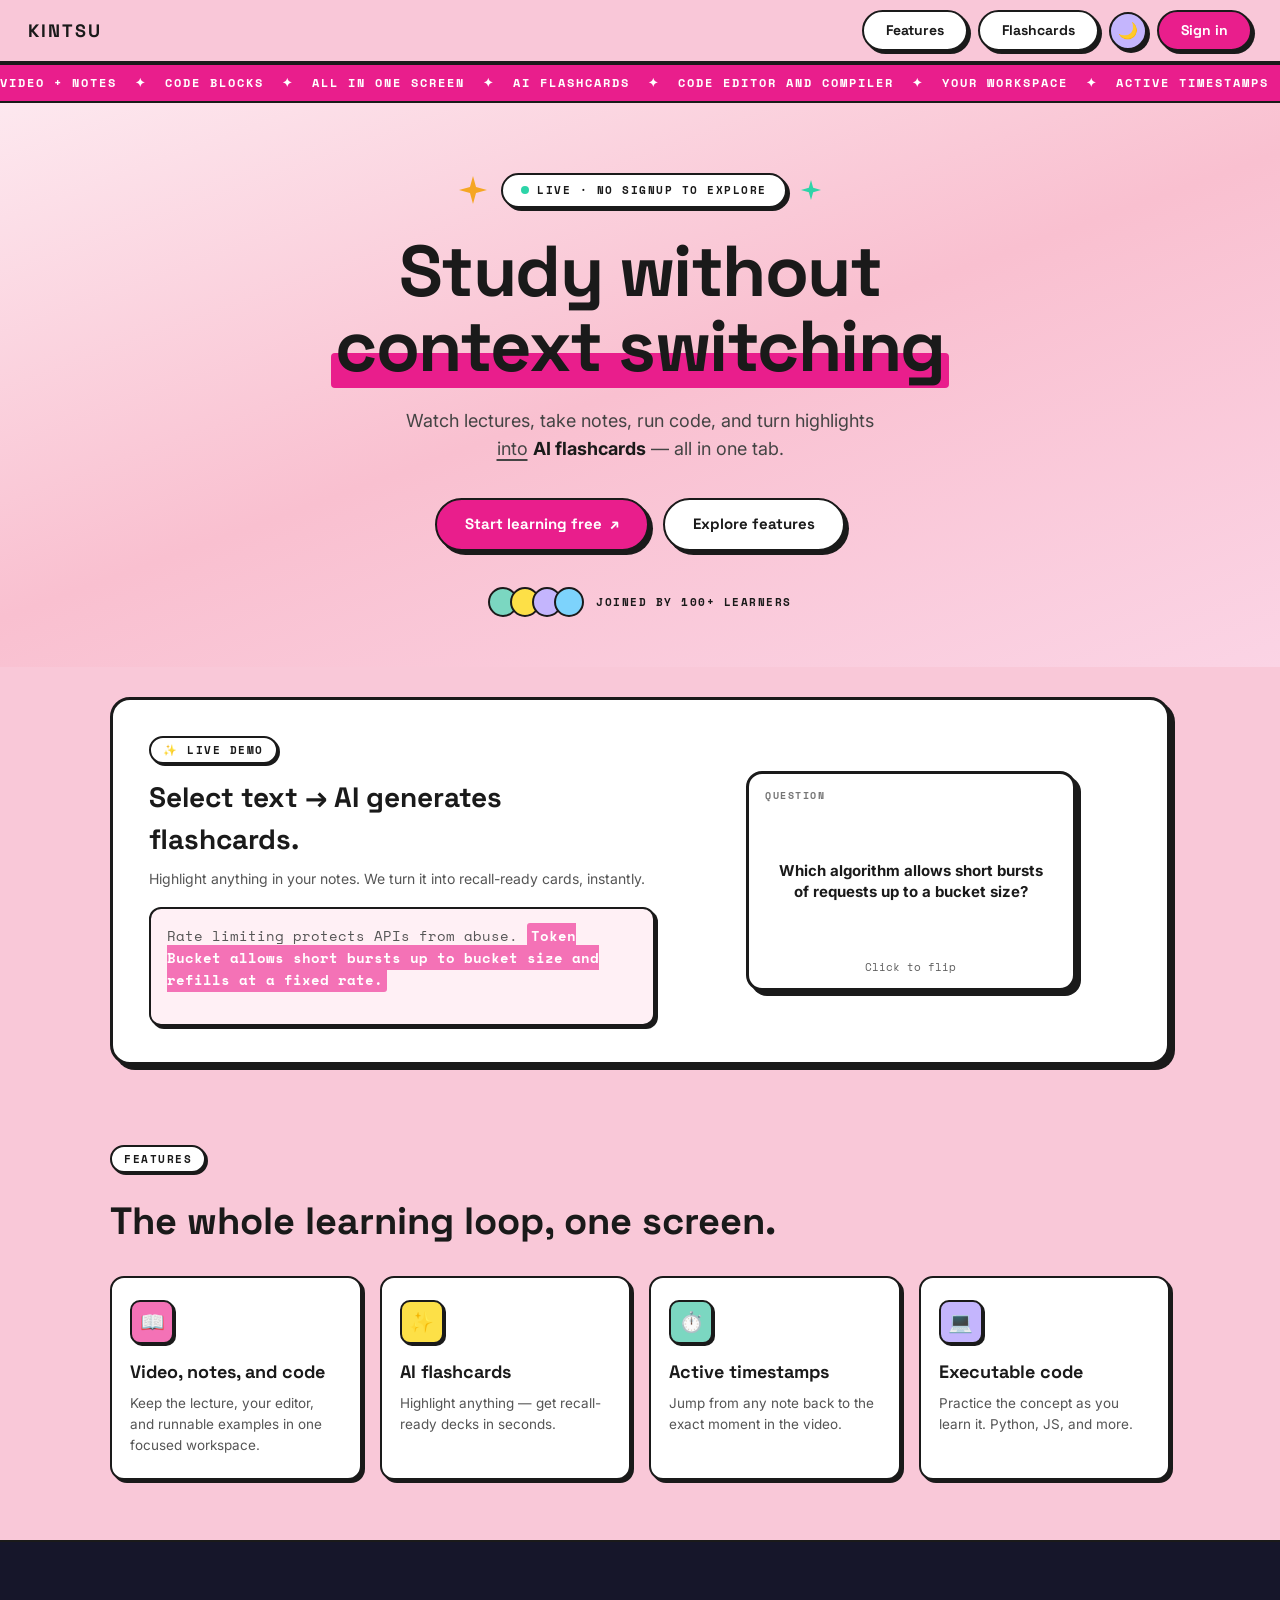
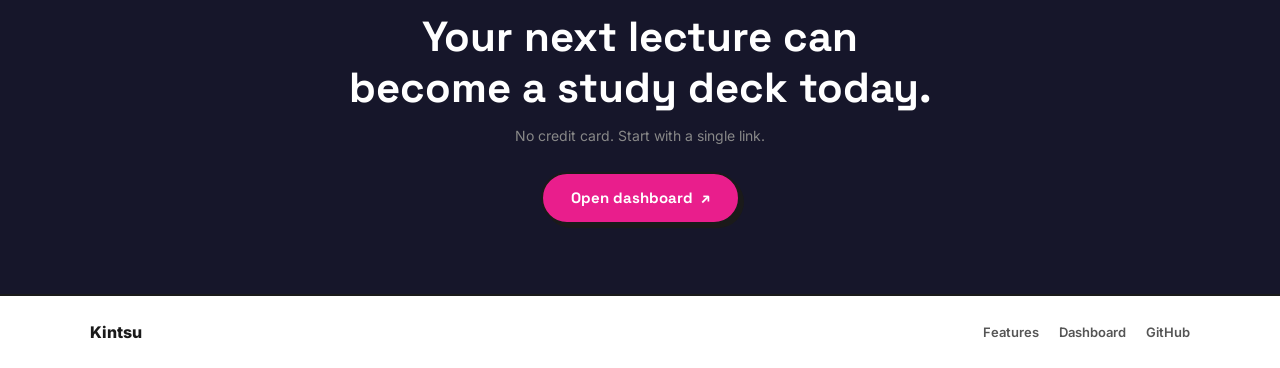
==== commit f6c09c0f: "Merge 8362b446868216f09cee6dbdca620f31677f9b7b into 01408963d9e5aabf95ed3ba54b2af84282f13536" ====
--- a/index.html
+++ b/index.html
@@ -3,254 +3,140 @@
 <head>
     <meta charset="UTF-8">
     <meta name="viewport" content="width=device-width, initial-scale=1.0">
-    <title>Kintsu — Video, notes, code and flashcards on one screen</title>
-    <meta name="description" content="Watch YouTube lectures, run code, take notes, and generate AI flashcards — all without switching tabs.">
-    
-    <!-- Google Fonts: Space Grotesk & Space Mono & Inter -->
+    <title>Kintsu — Study without context switching</title>
+    <meta name="description" content="Watch lectures, take notes, run code, and turn highlights into AI flashcards — all in one tab.">
     <link rel="preconnect" href="https://fonts.googleapis.com">
     <link rel="preconnect" href="https://fonts.gstatic.com" crossorigin>
-    <link href="https://fonts.googleapis.com/css2?family=Inter:wght@400;500;600;700&family=Space+Grotesk:wght@500;600;700;800;900&family=Space+Mono:wght@400;700&display=swap" rel="stylesheet">
-    
+    <link href="https://fonts.googleapis.com/css2?family=Inter:wght@400;500;600;700&family=Space+Grotesk:wght@600;700;800;900&family=Space+Mono:wght@400;700&display=swap" rel="stylesheet">
     <link rel="stylesheet" href="style.css">
 </head>
 <body>
 
-    <!-- Header Navigation -->
-    <header class="site-header">
-        <nav class="nav-container">
-            <a href="/" class="nav-brand">
-                <div class="brand-logo-sq">
-                    <span>K</span>
-                </div>
-                <span class="brand-name">Kintsu</span>
-            </a>
-            <div class="nav-actions">
-                <a href="#features" class="nav-btn btn-card brutal-press">Dashboard</a>
-                <a href="#features" class="nav-btn btn-card brutal-press">Flashcards</a>
-                <button type="button" class="btn-theme-toggle brutal-press" id="darkToggle" aria-label="Toggle dark mode">
-                    <span id="themeIcon">🌙</span>
-                </button>
-                <a href="#" class="nav-btn btn-pink brutal-press">Sign in</a>
-            </div>
-        </nav>
-    </header>
+    <nav class="navbar">
+        <div class="nav-left">
+            <span class="wordmark">KINTSU</span>
+        </div>
+        <div class="nav-right">
+            <a href="#features" class="nav-btn outline">Features</a>
+            <a href="#features" class="nav-btn outline">Flashcards</a>
+            <button class="dark-toggle" id="darkToggle" aria-label="Toggle dark mode">🌙</button>
+            <a href="#" class="nav-btn signin">Sign in</a>
+        </div>
+    </nav>
 
-    <!-- Marquee Banner Strip -->
-    <div class="ticker-strip">
-        <div class="ticker-flow">
-            <div class="ticker-group">
-                <span>VIDEO + NOTES</span><span class="star">✦</span>
-                <span>CODE BLOCKS</span><span class="star">✦</span>
-                <span>ALL IN ONE SCREEN</span><span class="star">✦</span>
-                <span>AI FLASHCARDS</span><span class="star">✦</span>
-                <span>CODE EDITOR AND COMPILER</span><span class="star">✦</span>
-                <span>YOUR WORKSPACE</span><span class="star">✦</span>
-                <span>ACTIVE TIMESTAMPS</span><span class="star">✦</span>
-                <span>LIGHT + DARK MODE</span><span class="star">✦</span>
-            </div>
-            <div class="ticker-group" aria-hidden="true">
-                <span>VIDEO + NOTES</span><span class="star">✦</span>
-                <span>CODE BLOCKS</span><span class="star">✦</span>
-                <span>ALL IN ONE SCREEN</span><span class="star">✦</span>
-                <span>AI FLASHCARDS</span><span class="star">✦</span>
-                <span>CODE EDITOR AND COMPILER</span><span class="star">✦</span>
-                <span>YOUR WORKSPACE</span><span class="star">✦</span>
-                <span>ACTIVE TIMESTAMPS</span><span class="star">✦</span>
-                <span>LIGHT + DARK MODE</span><span class="star">✦</span>
-            </div>
+    <div class="ticker">
+        <div class="ticker-track">
+            <span class="ticker-text">VIDEO + NOTES &nbsp;✦&nbsp; CODE BLOCKS &nbsp;✦&nbsp; ALL IN ONE SCREEN &nbsp;✦&nbsp; AI FLASHCARDS &nbsp;✦&nbsp; CODE EDITOR AND COMPILER &nbsp;✦&nbsp; YOUR WORKSPACE &nbsp;✦&nbsp; ACTIVE TIMESTAMPS &nbsp;✦&nbsp;</span>
+            <span class="ticker-text">VIDEO + NOTES &nbsp;✦&nbsp; CODE BLOCKS &nbsp;✦&nbsp; ALL IN ONE SCREEN &nbsp;✦&nbsp; AI FLASHCARDS &nbsp;✦&nbsp; CODE EDITOR AND COMPILER &nbsp;✦&nbsp; YOUR WORKSPACE &nbsp;✦&nbsp; ACTIVE TIMESTAMPS &nbsp;✦&nbsp;</span>
         </div>
     </div>
 
-    <!-- Main Content -->
-    <main class="page-main">
-        <!-- Ambient Blur Blobs -->
-        <div class="ambient-glows" aria-hidden="true">
-            <div class="glow-blob blob-pink"></div>
-            <div class="glow-blob blob-lilac"></div>
-            <div class="glow-blob blob-yellow"></div>
+    <section class="hero">
+        <div class="hero-content">
+            <div class="sparkle-row">
+                <svg class="sparkle gold" viewBox="0 0 24 24" width="28" height="28"><path d="M12 0L14.59 9.41L24 12L14.59 14.59L12 24L9.41 14.59L0 12L9.41 9.41Z" fill="#f5a623"/></svg>
+                <div class="badge">
+                    <span class="badge-dot"></span>
+                    LIVE · NO SIGNUP TO EXPLORE
+                </div>
+                <svg class="sparkle teal" viewBox="0 0 24 24" width="20" height="20"><path d="M12 0L14.59 9.41L24 12L14.59 14.59L12 24L9.41 14.59L0 12L9.41 9.41Z" fill="#2dd4a8"/></svg>
+            </div>
+
+            <h1 class="heading">Study without<br><span class="highlight">context switching</span></h1>
+
+            <p class="subheading">Watch lectures, take notes, run code, and turn highlights<br><span class="underline-word">into</span> <strong>AI flashcards</strong> — all in one tab.</p>
+
+            <div class="cta-buttons">
+                <a href="#features" class="btn primary">Start learning free &nbsp;↗</a>
+                <a href="#features" class="btn outline-btn">Explore features</a>
+            </div>
+
+            <div class="social-proof">
+                <div class="avatars">
+                    <span class="avatar av-1"></span>
+                    <span class="avatar av-2"></span>
+                    <span class="avatar av-3"></span>
+                    <span class="avatar av-4"></span>
+                </div>
+                <span class="proof-text">JOINED BY 100+ LEARNERS</span>
+            </div>
         </div>
+    </section>
 
-        <!-- Hero Section -->
-        <section class="hero-section">
-            <div class="hero-inner">
-                <div class="hero-badge-wrap">
-                    <svg class="float-star star-yellow" width="44" height="44" viewBox="0 0 48 48" fill="none">
-                        <path d="M24 2c1.6 11.6 9.4 19.4 21 21-11.6 1.6-19.4 9.4-21 21-1.6-11.6-9.4-19.4-21-21C14.6 21.4 22.4 13.6 24 2Z" fill="var(--yellow)" stroke="var(--ink)" stroke-width="3" stroke-linejoin="round"/>
-                    </svg>
-                    <div class="live-pill">
-                        <span class="live-dot"></span>
-                        <span>Live · No signup to explore</span>
-                    </div>
-                    <svg class="float-star star-mint" width="38" height="38" viewBox="0 0 48 48" fill="none">
-                        <path d="M24 2c1.6 11.6 9.4 19.4 21 21-11.6 1.6-19.4 9.4-21 21-1.6-11.6-9.4-19.4-21-21C14.6 21.4 22.4 13.6 24 2Z" fill="var(--mint)" stroke="var(--ink)" stroke-width="3" stroke-linejoin="round"/>
-                    </svg>
-                </div>
-
-                <h1 class="hero-title">Study without <br><span class="hero-highlight"><span class="highlight-text">context switching</span><span class="highlight-underline"></span></span></h1>
-
-                <p class="hero-subtitle">Watch lectures, take notes, run code, and turn highlights into <span class="ai-underline">AI flashcards</span> — all in one tab.</p>
-
-                <div class="hero-cta-group">
-                    <a href="#features" class="hero-btn-primary brutal-press">
-                        <span>Start learning free</span>
-                        <span class="arrow-icon">↗</span>
-                    </a>
-                    <a href="#features" class="hero-btn-secondary brutal-press">
-                        <span>Explore features</span>
-                    </a>
-                </div>
-
-                <div class="hero-social-proof">
-                    <div class="avatar-stack">
-                        <span class="av av-1"></span>
-                        <span class="av av-2"></span>
-                        <span class="av av-3"></span>
-                        <span class="av av-4"></span>
-                    </div>
-                    <span class="proof-label">Joined by 100+ learners</span>
+    <!-- Flashcard Preview -->
+    <section class="preview-section">
+        <div class="preview-card">
+            <div class="preview-left">
+                <span class="tag-pill">✨ LIVE DEMO</span>
+                <h3>Select text → AI generates flashcards.</h3>
+                <p>Highlight anything in your notes. We turn it into recall-ready cards, instantly.</p>
+                <div class="sample-note">
+                    <p>Rate limiting protects APIs from abuse. <mark>Token Bucket allows short bursts up to bucket size and refills at a fixed rate.</mark></p>
                 </div>
             </div>
-        </section>
-
-        <!-- Live Demo Flashcards Card -->
-        <section class="flashcard-preview-section">
-            <div class="preview-card-box">
-                <div class="preview-grid">
-                    <div class="preview-left">
-                        <span class="tag-pill tag-mint">
-                            <span class="wand-icon">✨</span> Live demo
-                        </span>
-                        <h3 class="preview-title">Select text → AI generates flashcards.</h3>
-                        <p class="preview-desc">Highlight anything in your notes. We turn it into recall-ready cards, instantly.</p>
-                        
-                        <div class="try-hint">
-                            <span class="pink-pulse-dot"></span> Try highlighting the text below
+            <div class="preview-right">
+                <div class="flip-card" id="demoCard" role="button" tabindex="0" title="Click to flip">
+                    <div class="flip-inner">
+                        <div class="flip-front">
+                            <span class="card-label">QUESTION</span>
+                            <p>Which algorithm allows short bursts of requests up to a bucket size?</p>
+                            <span class="card-hint">Click to flip</span>
                         </div>
-
-                        <div class="note-quote-box">
-                            <p class="quote-text" id="selectableText">
-                                Rate limiting protects APIs from abuse. The Leaky Bucket algorithm smooths bursty traffic into a constant outflow, while the Fixed Window Counter divides time into intervals and caps requests within each. <mark class="text-selection-mark">Token Bucket allows short bursts up to bucket size and refills at a fixed rate.</mark>
-                            </p>
-
-                            <!-- Selection Bubble -->
-                            <div class="selection-bubble" id="selectionBubble">
-                                <span class="bubble-text">Create flashcards?</span>
-                                <button type="button" class="bubble-btn yes-btn" id="bubbleYes">Yes</button>
-                                <button type="button" class="bubble-btn no-btn" id="bubbleNo">No</button>
-                            </div>
-                        </div>
-                    </div>
-
-                    <!-- 3D Flippable Card Stack -->
-                    <div class="preview-right">
-                        <div class="card-stack-wrap">
-                            <!-- Background stacked layers for 3D depth -->
-                            <div class="stack-layer layer-3"></div>
-                            <div class="stack-layer layer-2"></div>
-                            
-                            <!-- Interactive Flippable Front Card -->
-                            <div class="interactive-flashcard" id="demoCard" role="button" tabindex="0" title="Click to flip card">
-                                <div class="card-flip-inner">
-                                    <!-- Front -->
-                                    <div class="card-side card-front">
-                                        <span class="card-tag">QUESTION</span>
-                                        <p class="card-q">Which algorithm allows a burst of requests followed by a steady rate?</p>
-                                        <span class="card-hint">Click to flip</span>
-                                    </div>
-                                    <!-- Back -->
-                                    <div class="card-side card-back">
-                                        <span class="card-tag">ANSWER SUMMARY</span>
-                                        <p class="card-a">Token Bucket — the bucket stores unused tokens up to its capacity, allowing short bursts then throttling to the refill rate.</p>
-                                        <span class="card-hint">Click to flip</span>
-                                    </div>
-                                </div>
-                            </div>
+                        <div class="flip-back">
+                            <span class="card-label">ANSWER</span>
+                            <p>Token Bucket Algorithm — refills tokens at a fixed rate while allowing short bursts.</p>
+                            <span class="card-hint">Click to flip</span>
                         </div>
                     </div>
                 </div>
             </div>
-        </section>
+        </div>
+    </section>
 
-        <!-- Banner Strip -->
-        <section class="banner-strip">
-            <div class="strip-items">
-                <span>Video + notes ✦</span>
-                <span>Code workspace ✦</span>
-                <span>AI flashcards ✦</span>
-                <span>Timestamps ✦</span>
-                <span>Zero context switching ✦</span>
-                <span>Cloud sync</span>
+    <!-- Features -->
+    <section class="features" id="features">
+        <div class="features-header">
+            <span class="tag-pill">FEATURES</span>
+            <h2>The whole learning loop, one screen.</h2>
+        </div>
+        <div class="features-grid">
+            <div class="feature-card">
+                <span class="feature-icon icon-pink">📖</span>
+                <h3>Video, notes, and code</h3>
+                <p>Keep the lecture, your editor, and runnable examples in one focused workspace.</p>
             </div>
-        </section>
+            <div class="feature-card">
+                <span class="feature-icon icon-yellow">✨</span>
+                <h3>AI flashcards</h3>
+                <p>Highlight anything — get recall-ready decks in seconds.</p>
+            </div>
+            <div class="feature-card">
+                <span class="feature-icon icon-mint">⏱️</span>
+                <h3>Active timestamps</h3>
+                <p>Jump from any note back to the exact moment in the video.</p>
+            </div>
+            <div class="feature-card">
+                <span class="feature-icon icon-lilac">💻</span>
+                <h3>Executable code</h3>
+                <p>Practice the concept as you learn it. Python, JS, and more.</p>
+            </div>
+        </div>
+    </section>
 
-        <!-- Features Grid -->
-        <section class="features-section" id="features">
-            <div class="features-header">
-                <span class="tag-pill tag-card">Features</span>
-                <h2 class="features-headline">The whole learning loop, one screen.</h2>
-            </div>
+    <section class="bottom-cta">
+        <div class="bottom-cta-content">
+            <h2>Your next lecture can<br>become a study deck today.</h2>
+            <p>No credit card. Start with a single link.</p>
+            <a href="#" class="btn primary">Open dashboard &nbsp;↗</a>
+        </div>
+    </section>
 
-            <div class="features-grid">
-                <article class="feature-tile brutal-press">
-                    <div class="tile-icon-box bg-pink text-pink-fg">
-                        <span>📖</span>
-                    </div>
-                    <h3 class="tile-title">Video, notes, and code</h3>
-                    <p class="tile-desc">Keep the lecture, your editor, and runnable examples in one focused workspace.</p>
-                </article>
-
-                <article class="feature-tile brutal-press">
-                    <div class="tile-icon-box bg-yellow">
-                        <span>✨</span>
-                    </div>
-                    <h3 class="tile-title">AI flashcards</h3>
-                    <p class="tile-desc">Highlight anything — get recall-ready decks in seconds.</p>
-                </article>
-
-                <article class="feature-tile brutal-press">
-                    <div class="tile-icon-box bg-mint">
-                        <span>⏱️</span>
-                    </div>
-                    <h3 class="tile-title">Active timestamps</h3>
-                    <p class="tile-desc">Jump from any note back to the exact moment in the video.</p>
-                </article>
-
-                <article class="feature-tile brutal-press">
-                    <div class="tile-icon-box bg-lilac">
-                        <span>💻</span>
-                    </div>
-                    <h3 class="tile-title">Executable code</h3>
-                    <p class="tile-desc">Practice the concept as you learn it. Python, JS, and more.</p>
-                </article>
-            </div>
-        </section>
-
-
-
-        <!-- Final Call to Action -->
-        <section class="final-cta-section">
-            <div class="final-cta-inner">
-                <h2 class="final-cta-heading">Your next lecture can become a study deck today.</h2>
-                <p class="final-cta-sub">No credit card. Start with a single link.</p>
-                <a href="#features" class="btn-dashboard brutal-press">
-                    <span>Get started free</span>
-                    <span class="arrow-icon">↗</span>
-                </a>
-            </div>
-        </section>
-    </main>
-
-    <!-- Footer -->
-    <footer class="site-footer">
-        <div class="footer-container">
-            <div class="footer-left">
-                <span class="footer-logo">KINTSU</span>
-                <span class="footer-desc">· Study without context switching</span>
-            </div>
-            <div class="footer-links-list">
-                <a href="#features">Dashboard</a>
-                <a href="#features">Flashcards</a>
-                <a href="#">Privacy</a>
+    <footer class="footer">
+        <div class="footer-inner">
+            <span class="footer-brand">Kintsu</span>
+            <div class="footer-links">
+                <a href="#features">Features</a>
+                <a href="#">Dashboard</a>
                 <a href="#">GitHub</a>
             </div>
         </div>
--- a/style.css
+++ b/style.css
@@ -1,719 +1,409 @@
-/* ==========================================================================
-   Kintsu Design System — Direct Neo-Brutalist Experience
-   ========================================================================== */
-
-:root {
-    /* Fonts */
-    --font-display: 'Space Grotesk', -apple-system, BlinkMacSystemFont, sans-serif;
-    --font-mono: 'Space Mono', SFMono-Regular, Consolas, monospace;
-    --font-sans: 'Inter', -apple-system, BlinkMacSystemFont, sans-serif;
-
-    /* Theme Tokens (Light) */
-    --ink: #000000;
-    --background: #f9c8d8;
-    --card: #ffffff;
-    --card-foreground: #000000;
-    --muted: #475569;
-    --muted-bg: #fff0f5;
-    --border-ink: 3px solid #000000;
-    --border-ink-thick: 4px solid #000000;
-
-    /* Palette */
-    --pink: #f472b6;
-    --pink-foreground: #000000;
-    --pink-active: #ec4899;
-    --yellow: #fde047;
-    --mint: #7bd7c1;
-    --lilac: #c4b5fd;
-    --sky: #7dd3fc;
-    --surface-strong: #f1f5f9;
-
-    /* Shadows */
-    --shadow-brutal-sm: 2px 2px 0px 0px #000000;
-    --shadow-brutal: 4px 4px 0px 0px #000000;
-    --shadow-brutal-md: 5px 5px 0px 0px #000000;
-    --shadow-brutal-lg: 7px 7px 0px 0px #000000;
-
-    --radius-sm: 8px;
-    --radius-md: 12px;
-    --radius-lg: 16px;
-    --radius-xl: 24px;
-    --radius-full: 9999px;
-}
-
-body.dark {
-    --ink: #000000;
-    --background: #0f1016;
-    --card: #181926;
-    --card-foreground: #f8fafc;
-    --muted: #94a3b8;
-    --muted-bg: #1e202f;
-    --border-ink: 3px solid #000000;
-    --border-ink-thick: 4px solid #000000;
-    --surface-strong: #1a1c29;
-
-    --shadow-brutal-sm: 2px 2px 0px 0px #000000;
-    --shadow-brutal: 4px 4px 0px 0px #000000;
-    --shadow-brutal-md: 5px 5px 0px 0px #000000;
-    --shadow-brutal-lg: 7px 7px 0px 0px #000000;
-}
-
-/* ==========================================================================
-   Base & Resets
-   ========================================================================== */
-
 * {
     margin: 0;
     padding: 0;
     box-sizing: border-box;
 }
 
-html {
-    scroll-behavior: smooth;
-}
-
 body {
-    font-family: var(--font-sans);
-    background-color: var(--background);
-    color: var(--card-foreground);
-    min-height: 100vh;
+    font-family: 'Inter', sans-serif;
+    background: #f9c8d8;
+    color: #1a1a1a;
     overflow-x: hidden;
     line-height: 1.5;
-    transition: background-color 0.2s, color 0.2s;
-}
-
-/* Neo-Brutal Press Utility */
-.brutal-press {
-    transition: transform 0.12s ease, box-shadow 0.12s ease;
-    cursor: pointer;
-    user-select: none;
-}
-
-.brutal-press:hover {
-    transform: translate(-1.5px, -1.5px);
-    box-shadow: var(--shadow-brutal-lg);
-}
-
-.brutal-press:active {
-    transform: translate(2px, 2px);
-    box-shadow: var(--shadow-brutal-sm);
-}
-
-/* ==========================================================================
-   Header & Nav
-   ========================================================================== */
-
-.site-header {
+}
+
+h1, h2, h3, .heading, .wordmark, .btn, .nav-btn {
+    font-family: 'Space Grotesk', 'Inter', sans-serif;
+}
+
+.ticker-text, .badge, .tag-pill, .card-label, .proof-text {
+    font-family: 'Space Mono', monospace;
+}
+
+/* Navbar */
+.navbar {
+    display: flex;
+    align-items: center;
+    justify-content: space-between;
+    padding: 10px 28px;
+    background: rgba(249, 200, 216, 0.95);
+    backdrop-filter: blur(10px);
+    border-bottom: 2px solid #1a1a1a;
     position: sticky;
     top: 0;
     z-index: 50;
-    background: rgba(249, 200, 216, 0.92);
-    backdrop-filter: blur(10px);
-    border-bottom: var(--border-ink);
-}
-
-body.dark .site-header {
-    background: rgba(15, 16, 22, 0.95);
-}
-
-.nav-container {
-    max-width: 1280px;
-    margin: 0 auto;
-    padding: 10px 20px;
-    display: flex;
-    align-items: center;
-    justify-content: space-between;
-    gap: 16px;
-}
-
-.nav-brand {
-    display: flex;
-    align-items: center;
-    gap: 12px;
+}
+
+.nav-left {
+    display: flex;
+    align-items: center;
+    gap: 10px;
+}
+
+.wordmark {
+    font-weight: 800;
+    font-size: 18px;
+    letter-spacing: 2px;
+    color: #1a1a1a;
+}
+
+.nav-right {
+    display: flex;
+    align-items: center;
+    gap: 10px;
+}
+
+.nav-btn {
+    padding: 8px 22px;
+    border-radius: 50px;
+    font-size: 14px;
+    font-weight: 700;
     text-decoration: none;
-    color: inherit;
-}
-
-.brand-logo-sq {
-    width: 44px;
-    height: 44px;
-    background: var(--pink);
-    border: var(--border-ink);
-    border-radius: var(--radius-md);
-    box-shadow: var(--shadow-brutal-sm);
+    cursor: pointer;
+    transition: all 0.15s ease;
+    border: 2px solid #1a1a1a;
+    box-shadow: 3px 3px 0px #1a1a1a;
+    display: inline-flex;
+    align-items: center;
+}
+
+.nav-btn:hover, .btn:hover {
+    transform: translate(-1.5px, -1.5px);
+    box-shadow: 5px 5px 0px #1a1a1a;
+}
+
+.nav-btn:active, .btn:active {
+    transform: translate(2px, 2px);
+    box-shadow: 1px 1px 0px #1a1a1a;
+}
+
+.nav-btn.outline {
+    background: #ffffff;
+    color: #1a1a1a;
+}
+
+.nav-btn.signin {
+    background: #e91e8c;
+    border-color: #1a1a1a;
+    color: white;
+}
+
+.dark-toggle {
+    width: 38px;
+    height: 38px;
+    border-radius: 50%;
+    border: 2px solid #1a1a1a;
+    background: #c4b5fd;
+    color: #1a1a1a;
+    font-size: 16px;
+    cursor: pointer;
     display: flex;
     align-items: center;
     justify-content: center;
-    font-family: var(--font-display);
-    font-size: 24px;
-    font-weight: 900;
-    color: #000;
-}
-
-.brand-name {
-    font-family: var(--font-mono);
-    font-size: 15px;
-    font-weight: 700;
-    letter-spacing: 0.18em;
+    transition: all 0.15s ease;
+    flex-shrink: 0;
+    box-shadow: 3px 3px 0px #1a1a1a;
+}
+
+/* Ticker */
+.ticker {
+    background: #e91e8c;
+    overflow: hidden;
+    padding: 9px 0;
+    border-top: 2px solid #1a1a1a;
+    border-bottom: 2px solid #1a1a1a;
+}
+
+.ticker-track {
+    display: flex;
+    white-space: nowrap;
+    animation: scroll-ticker 25s linear infinite;
+}
+
+.ticker-text {
+    font-size: 12px;
+    font-weight: 700;
+    letter-spacing: 2px;
     text-transform: uppercase;
-}
-
-.nav-actions {
-    display: flex;
-    align-items: center;
-    gap: 10px;
-}
-
-.nav-btn {
-    text-decoration: none;
-    font-family: var(--font-display);
-    font-size: 13px;
-    font-weight: 700;
-    padding: 8px 18px;
-    border-radius: var(--radius-md);
-    border: var(--border-ink);
-    box-shadow: var(--shadow-brutal);
-    display: inline-flex;
-    align-items: center;
-    justify-content: center;
-}
-
-.btn-card {
-    background: var(--card);
-    color: var(--card-foreground);
-}
-
-.btn-card:hover {
-    background: var(--muted-bg);
-}
-
-.btn-pink {
-    background: var(--pink);
-    color: var(--pink-foreground);
-}
-
-.btn-pink:hover {
-    background: var(--pink-active);
-    color: #fff;
-}
-
-.btn-theme-toggle {
-    width: 42px;
-    height: 42px;
-    border-radius: var(--radius-md);
-    border: var(--border-ink);
-    background: var(--lilac);
-    box-shadow: var(--shadow-brutal);
-    display: flex;
-    align-items: center;
-    justify-content: center;
-    font-size: 18px;
-    cursor: pointer;
-}
-
-body.dark .btn-theme-toggle {
-    background: var(--yellow);
-}
-
-/* ==========================================================================
-   Ticker / Marquee Banner
-   ========================================================================== */
-
-.ticker-strip {
-    background: var(--pink);
-    color: var(--pink-foreground);
-    border-top: var(--border-ink);
-    border-bottom: var(--border-ink);
-    padding: 9px 0;
-    overflow: hidden;
-    white-space: nowrap;
-    user-select: none;
-}
-
-.ticker-flow {
-    display: flex;
-    width: max-content;
-    animation: ticker-roll 30s linear infinite;
-}
-
-.ticker-group {
-    display: flex;
-    align-items: center;
-    gap: 20px;
-    padding-right: 20px;
-    font-family: var(--font-mono);
-    font-size: 13px;
-    font-weight: 700;
-    letter-spacing: 0.2em;
-    text-transform: uppercase;
-}
-
-.ticker-group .star {
-    font-size: 16px;
-}
-
-@keyframes ticker-roll {
+    color: #ffffff;
+    padding-right: 0;
+    flex-shrink: 0;
+}
+
+@keyframes scroll-ticker {
     0% { transform: translateX(0); }
     100% { transform: translateX(-50%); }
 }
 
-/* ==========================================================================
-   Ambient Glows & Hero
-   ========================================================================== */
-
-.page-main {
+/* Hero */
+.hero {
+    background: linear-gradient(160deg, #fde8ef 0%, #f9c0d0 50%, #fbd4e5 100%);
+    padding: 70px 20px 50px;
+    text-align: center;
+    min-height: 480px;
+    display: flex;
+    align-items: center;
+    justify-content: center;
+}
+
+.hero-content {
+    max-width: 720px;
+    margin: 0 auto;
+}
+
+.sparkle-row {
+    display: flex;
+    align-items: center;
+    justify-content: center;
+    gap: 14px;
+    margin-bottom: 26px;
+}
+
+.sparkle {
+    flex-shrink: 0;
+}
+
+.sparkle.gold {
+    animation: sparkle-pulse 2.5s ease-in-out infinite;
+}
+
+.sparkle.teal {
+    animation: sparkle-pulse 3.5s ease-in-out infinite reverse;
+}
+
+@keyframes sparkle-pulse {
+    0%, 100% { transform: scale(1) rotate(0deg); opacity: 1; }
+    50% { transform: scale(1.2) rotate(20deg); opacity: 0.8; }
+}
+
+.badge {
+    display: inline-flex;
+    align-items: center;
+    gap: 8px;
+    padding: 7px 18px;
+    border: 2px solid #1a1a1a;
+    border-radius: 50px;
+    font-size: 11px;
+    font-weight: 700;
+    letter-spacing: 1.5px;
+    text-transform: uppercase;
+    background: white;
+    color: #1a1a1a;
+    box-shadow: 3px 3px 0px #1a1a1a;
+}
+
+.badge-dot {
+    width: 8px;
+    height: 8px;
+    background: #2dd4a8;
+    border-radius: 50%;
+    display: inline-block;
+    flex-shrink: 0;
+    animation: pulse-dot 1.5s ease-in-out infinite;
+}
+
+@keyframes pulse-dot {
+    0%, 100% { opacity: 1; transform: scale(1); }
+    50% { opacity: 0.5; transform: scale(1.4); }
+}
+
+.heading {
+    font-size: clamp(40px, 7vw, 72px);
+    font-weight: 900;
+    line-height: 1.05;
+    margin-bottom: 22px;
+    color: #1a1a1a;
+    letter-spacing: -1.5px;
+}
+
+.highlight {
+    display: inline;
     position: relative;
-    overflow: hidden;
-}
-
-.ambient-glows {
+    color: #1a1a1a;
+    padding: 0 4px;
+    isolation: isolate;
+}
+
+.highlight::after {
+    content: '';
     position: absolute;
-    inset: 0 0 auto 0;
-    height: 900px;
-    pointer-events: none;
-    z-index: 0;
-    overflow: hidden;
-}
-
-.glow-blob {
-    position: absolute;
+    left: 0;
+    bottom: 4px;
+    width: 100%;
+    height: 38%;
+    background: #e91e8c;
+    z-index: -1;
+    border-radius: 4px;
+}
+
+.subheading {
+    font-size: 18px;
+    color: #444;
+    line-height: 1.6;
+    margin-bottom: 34px;
+}
+
+.subheading strong {
+    color: #1a1a1a;
+    font-weight: 700;
+}
+
+.cta-buttons {
+    display: flex;
+    align-items: center;
+    justify-content: center;
+    gap: 14px;
+    margin-bottom: 36px;
+    flex-wrap: wrap;
+}
+
+.btn {
+    padding: 13px 28px;
+    border-radius: 50px;
+    font-size: 15px;
+    font-weight: 700;
+    text-decoration: none;
+    cursor: pointer;
+    transition: all 0.15s ease;
+    display: inline-flex;
+    align-items: center;
+    gap: 6px;
+    box-shadow: 4px 4px 0px #1a1a1a;
+    border: 2.5px solid #1a1a1a;
+}
+
+.underline-word {
+    text-decoration: underline;
+    text-underline-offset: 4px;
+    text-decoration-thickness: 1.5px;
+}
+
+.btn.primary {
+    background: #e91e8c;
+    color: white;
+}
+
+.btn.primary:hover {
+    background: #c4167a;
+}
+
+.btn.outline-btn {
+    background: white;
+    color: #1a1a1a;
+}
+
+.social-proof {
+    display: flex;
+    align-items: center;
+    justify-content: center;
+    gap: 12px;
+}
+
+.avatars {
+    display: flex;
+}
+
+.avatar {
+    width: 30px;
+    height: 30px;
+    border: 2px solid #1a1a1a;
     border-radius: 50%;
-    filter: blur(80px);
-    opacity: 0.18;
-}
-
-.blob-pink {
-    width: 340px;
-    height: 340px;
-    background: var(--pink);
-    top: 60px;
-    left: -80px;
-}
-
-.blob-lilac {
-    width: 300px;
-    height: 300px;
-    background: var(--lilac);
-    top: 90px;
-    right: -60px;
-}
-
-.blob-yellow {
-    width: 220px;
-    height: 220px;
-    background: var(--yellow);
-    top: 430px;
-    left: 35%;
-}
-
-body.dark .glow-blob {
-    opacity: 0.1;
-}
-
-.hero-section {
-    position: relative;
-    z-index: 10;
+    margin-left: -8px;
+    flex-shrink: 0;
+}
+
+.avatar:first-child { margin-left: 0; }
+.av-1 { background: #7bd7c1; }
+.av-2 { background: #fde047; }
+.av-3 { background: #c4b5fd; }
+.av-4 { background: #7dd3fc; }
+
+.proof-text {
+    font-size: 11px;
+    font-weight: 700;
+    letter-spacing: 1.5px;
+    color: #1a1a1a;
+    text-transform: uppercase;
+}
+
+/* Tag Pill */
+.tag-pill {
+    display: inline-flex;
+    align-items: center;
+    gap: 6px;
+    padding: 4px 12px;
+    background: #ffffff;
+    border: 2px solid #1a1a1a;
+    border-radius: 50px;
+    font-size: 11px;
+    font-weight: 700;
+    letter-spacing: 1.5px;
+    box-shadow: 2px 2px 0px #1a1a1a;
+    margin-bottom: 12px;
+}
+
+/* Preview */
+.preview-section {
     max-width: 1100px;
     margin: 0 auto;
-    padding: 60px 20px 48px;
-    text-align: center;
-}
-
-.hero-inner {
-    max-width: 860px;
-    margin: 0 auto;
-}
-
-.hero-badge-wrap {
-    display: flex;
-    align-items: center;
-    justify-content: center;
-    gap: 16px;
-    margin-bottom: 28px;
-    position: relative;
-}
-
-.float-star {
-    flex-shrink: 0;
-    animation: star-sway 3s ease-in-out infinite alternate;
-}
-
-.star-mint {
-    animation-delay: 1.2s;
-}
-
-@keyframes star-sway {
-    0% { transform: translateY(0) rotate(0deg); }
-    100% { transform: translateY(-8px) rotate(14deg); }
-}
-
-.live-pill {
-    display: inline-flex;
-    align-items: center;
-    gap: 8px;
-    padding: 7px 18px;
-    background: var(--card);
-    color: var(--card-foreground);
-    border: var(--border-ink);
-    border-radius: var(--radius-full);
-    box-shadow: var(--shadow-brutal);
-    font-family: var(--font-mono);
-    font-size: 12px;
-    font-weight: 700;
-    letter-spacing: 0.14em;
-    text-transform: uppercase;
-}
-
-.live-dot {
-    width: 9px;
-    height: 9px;
-    background: var(--mint);
-    border-radius: 50%;
-    box-shadow: 0 0 0 3px rgba(123, 215, 193, 0.4);
-    animation: live-pulse 1.8s infinite;
-}
-
-@keyframes live-pulse {
-    0%, 100% { transform: scale(1); opacity: 1; }
-    50% { transform: scale(1.3); opacity: 0.6; }
-}
-
-.hero-title {
-    font-family: var(--font-display);
-    font-size: clamp(44px, 8vw, 84px);
-    font-weight: 900;
-    line-height: 0.95;
-    letter-spacing: -0.03em;
-    margin-bottom: 26px;
-}
-
-.hero-highlight {
-    position: relative;
-    display: inline-block;
-}
-
-.highlight-text {
-    position: relative;
-    z-index: 2;
-    font-style: italic;
-}
-
-.highlight-underline {
-    position: absolute;
-    inset-inline: 0;
-    bottom: 8px;
-    height: 26px;
-    background: rgba(244, 114, 182, 0.7);
-    border-radius: 6px;
-    z-index: 1;
-}
-
-.hero-subtitle {
-    font-size: clamp(16px, 2.5vw, 22px);
-    font-weight: 500;
-    line-height: 1.6;
-    color: var(--muted);
-    max-width: 680px;
-    margin: 0 auto 36px;
-}
-
-.ai-underline {
-    font-weight: 700;
-    color: var(--card-foreground);
-    text-decoration: underline;
-    text-decoration-color: var(--yellow);
-    text-decoration-thickness: 4px;
-    text-underline-offset: 4px;
-}
-
-.hero-cta-group {
-    display: flex;
-    align-items: center;
-    justify-content: center;
-    gap: 16px;
-    margin-bottom: 36px;
-    flex-wrap: wrap;
-}
-
-.hero-btn-primary {
-    text-decoration: none;
-    background: var(--pink);
-    color: var(--pink-foreground);
-    border: 3px solid var(--ink);
-    border-radius: var(--radius-lg);
-    box-shadow: 4px 4px 0px 0px #000000;
-    padding: 14px 28px;
-    font-family: var(--font-display);
-    font-size: 17px;
-    font-weight: 900;
-    display: inline-flex;
-    align-items: center;
-    gap: 10px;
-}
-
-.hero-btn-primary:hover {
-    background: var(--pink-active);
-    color: #fff;
-}
-
-.hero-btn-secondary {
-    text-decoration: none;
-    background: var(--card);
-    color: var(--card-foreground);
-    border: 3px solid var(--ink);
-    border-radius: var(--radius-lg);
-    box-shadow: 4px 4px 0px 0px #000000;
-    padding: 14px 26px;
-    font-family: var(--font-display);
-    font-size: 17px;
-    font-weight: 900;
-    display: inline-flex;
-    align-items: center;
-}
-
-.arrow-icon {
-    font-size: 20px;
-    font-weight: 900;
-    transition: transform 0.15s ease;
-}
-
-.hero-btn-primary:hover .arrow-icon {
-    transform: translate(3px, -3px);
-}
-
-.hero-social-proof {
-    display: flex;
-    align-items: center;
-    justify-content: center;
-    gap: 12px;
-}
-
-.avatar-stack {
-    display: flex;
-}
-
-.av {
-    width: 32px;
-    height: 32px;
-    border-radius: 50%;
-    border: 2px solid var(--ink);
-    margin-left: -8px;
-}
-
-.av:first-child {
-    margin-left: 0;
-}
-
-.av-1 { background: var(--mint); }
-.av-2 { background: var(--yellow); }
-.av-3 { background: var(--lilac); }
-.av-4 { background: var(--sky); }
-
-.proof-label {
-    font-family: var(--font-mono);
-    font-size: 12px;
-    font-weight: 700;
-    letter-spacing: 0.16em;
-    text-transform: uppercase;
-    color: var(--muted);
-}
-
-/* ==========================================================================
-   Live Demo Flashcards Showcase Section
-   ========================================================================== */
-
-.flashcard-preview-section {
-    position: relative;
-    z-index: 10;
-    max-width: 1200px;
-    margin: 0 auto;
-    padding: 10px 20px 60px;
-}
-
-.preview-card-box {
-    background: var(--card);
-    border: var(--border-ink);
-    border-radius: var(--radius-xl);
-    box-shadow: var(--shadow-brutal);
+    padding: 30px 20px 50px;
+}
+
+.preview-card {
+    background: #ffffff;
+    border: 3px solid #1a1a1a;
+    border-radius: 20px;
+    box-shadow: 5px 5px 0px #1a1a1a;
     padding: 36px;
-    overflow: hidden;
-}
-
-.preview-grid {
     display: grid;
     grid-template-columns: 1.15fr 1fr;
-    gap: 40px;
-    align-items: center;
-}
-
-@media (max-width: 900px) {
-    .preview-grid {
-        grid-template-columns: 1fr;
-    }
-}
-
-.tag-pill {
-    display: inline-flex;
-    align-items: center;
-    gap: 6px;
-    padding: 5px 14px;
-    border-radius: var(--radius-full);
-    border: var(--border-ink);
-    font-family: var(--font-mono);
-    font-size: 11px;
-    font-weight: 700;
-    text-transform: uppercase;
-    letter-spacing: 0.14em;
-    box-shadow: var(--shadow-brutal-sm);
-    margin-bottom: 14px;
-}
-
-.tag-mint { background: var(--mint); color: #000; }
-.tag-card { background: var(--card); color: var(--card-foreground); }
-.tag-yellow { background: var(--yellow); color: #000; }
-
-.preview-title {
-    font-family: var(--font-display);
-    font-size: clamp(24px, 3.5vw, 32px);
+    gap: 36px;
+    align-items: center;
+}
+
+.preview-left h3 {
+    font-size: clamp(22px, 3vw, 28px);
     font-weight: 800;
-    line-height: 1.2;
     margin-bottom: 8px;
 }
 
-.preview-desc {
+.preview-left p {
     font-size: 14px;
-    color: var(--muted);
-    margin-bottom: 14px;
-}
-
-.try-hint {
-    font-family: var(--font-mono);
-    font-size: 11px;
-    font-weight: 700;
-    text-transform: uppercase;
-    letter-spacing: 0.14em;
-    color: var(--pink-active);
-    display: flex;
-    align-items: center;
-    gap: 8px;
-    margin-bottom: 18px;
-}
-
-.pink-pulse-dot {
-    width: 7px;
-    height: 7px;
-    background: var(--pink-active);
-    border-radius: 50%;
-    animation: live-pulse 1.4s infinite;
-}
-
-.note-quote-box {
-    position: relative;
-    background: var(--muted-bg);
-    border: var(--border-ink);
-    border-radius: var(--radius-lg);
-    box-shadow: var(--shadow-brutal-sm);
-    padding: 22px;
-}
-
-.quote-text {
-    font-family: var(--font-mono);
-    font-size: 13px;
-    line-height: 1.7;
-    user-select: text;
-}
-
-.text-selection-mark {
-    background: rgba(244, 114, 182, 0.85);
+    color: #555;
+    line-height: 1.6;
+    margin-bottom: 16px;
+}
+
+.sample-note {
+    background: #fff0f5;
+    border: 2px solid #1a1a1a;
+    border-radius: 12px;
+    padding: 16px;
+    box-shadow: 3px 3px 0px #1a1a1a;
+    font-family: 'Space Mono', monospace;
+    font-size: 12.5px;
+    line-height: 1.6;
+}
+
+.sample-note mark {
+    background: #f472b6;
     color: #fff;
     padding: 2px 4px;
-    border-radius: 4px;
-    font-weight: 700;
-}
-
-.selection-bubble {
-    position: absolute;
-    top: -18px;
-    left: 50%;
-    transform: translateX(-50%);
-    background: var(--card);
-    border: var(--border-ink);
-    border-radius: var(--radius-full);
-    box-shadow: var(--shadow-brutal-sm);
-    padding: 4px 12px;
-    display: flex;
-    align-items: center;
-    gap: 8px;
-    z-index: 10;
-}
-
-.bubble-text {
-    font-family: var(--font-mono);
-    font-size: 11px;
-    font-weight: 700;
-}
-
-.bubble-btn {
-    border: 2px solid var(--ink);
-    border-radius: var(--radius-full);
-    font-family: var(--font-mono);
-    font-size: 10px;
-    font-weight: 700;
-    padding: 2px 8px;
-    cursor: pointer;
-}
-
-.bubble-btn.yes-btn {
-    background: var(--mint);
-    color: #000;
-}
-
-.bubble-btn.no-btn {
-    background: var(--card);
-    color: var(--card-foreground);
-}
-
-/* 3D Stacked Card Visual */
-.card-stack-wrap {
-    position: relative;
+    border-radius: 3px;
+    font-weight: 700;
+}
+
+/* Flip Card */
+.flip-card {
     width: 100%;
-    max-width: 340px;
-    height: 240px;
-    margin: 0 auto;
-}
-
-.stack-layer {
-    position: absolute;
-    inset: 0;
-    border: var(--border-ink-thick);
-    border-radius: var(--radius-xl);
-    background: var(--card);
-    box-shadow: var(--shadow-brutal);
-    pointer-events: none;
-}
-
-.layer-3 {
-    transform: rotate(6deg) translate(8px, 8px);
-    background: var(--lilac);
-    opacity: 0.8;
-}
-
-.layer-2 {
-    transform: rotate(-3deg) translate(-4px, 4px);
-    background: var(--yellow);
-    opacity: 0.9;
-}
-
-.interactive-flashcard {
-    position: relative;
-    width: 100%;
-    height: 100%;
+    max-width: 330px;
+    height: 220px;
     perspective: 1000px;
     cursor: pointer;
-    z-index: 5;
-}
-
-.card-flip-inner {
+    margin: 0 auto;
+}
+
+.flip-inner {
     position: relative;
     width: 100%;
     height: 100%;
@@ -721,16 +411,16 @@
     transition: transform 0.6s cubic-bezier(0.4, 0, 0.2, 1);
 }
 
-.interactive-flashcard.flipped .card-flip-inner {
+.flip-card.flipped .flip-inner {
     transform: rotateY(180deg);
 }
 
-.card-side {
+.flip-front, .flip-back {
     position: absolute;
     inset: 0;
-    border: var(--border-ink-thick);
-    border-radius: var(--radius-xl);
-    box-shadow: var(--shadow-brutal-lg);
+    border: 3px solid #1a1a1a;
+    border-radius: 16px;
+    box-shadow: 5px 5px 0px #1a1a1a;
     padding: 24px;
     display: flex;
     flex-direction: column;
@@ -741,285 +431,289 @@
     -webkit-backface-visibility: hidden;
 }
 
-.card-front {
-    background: var(--card);
-    color: var(--card-foreground);
-}
-
-.card-back {
-    background: var(--pink);
-    color: var(--pink-foreground);
+.flip-front {
+    background: #ffffff;
+    color: #1a1a1a;
+}
+
+.flip-front p {
+    font-size: 15px;
+    font-weight: 700;
+    line-height: 1.4;
+}
+
+.flip-back {
+    background: #e91e8c;
+    color: #ffffff;
     transform: rotateY(180deg);
 }
 
-.card-tag {
+.flip-back p {
+    font-size: 13.5px;
+    font-family: 'Space Mono', monospace;
+    line-height: 1.5;
+}
+
+.card-label {
     position: absolute;
     top: 14px;
-    left: 18px;
-    font-family: var(--font-mono);
+    left: 16px;
     font-size: 10px;
     font-weight: 700;
-    letter-spacing: 0.16em;
-    opacity: 0.5;
-}
-
-.card-q {
-    font-family: var(--font-display);
-    font-size: 16px;
-    font-weight: 800;
-    line-height: 1.35;
-}
-
-.card-a {
-    font-family: var(--font-mono);
-    font-size: 12.5px;
-    font-weight: 600;
-    line-height: 1.5;
+    letter-spacing: 1.5px;
+    opacity: 0.6;
 }
 
 .card-hint {
     position: absolute;
     bottom: 12px;
-    font-family: var(--font-mono);
     font-size: 11px;
-    font-weight: 700;
     opacity: 0.7;
-    animation: card-bounce 1.6s infinite;
-}
-
-@keyframes card-bounce {
-    0%, 100% { transform: translateY(0); }
-    50% { transform: translateY(-4px); }
-}
-
-/* ==========================================================================
-   Divider Banner Strip
-   ========================================================================== */
-
-.banner-strip {
-    background: var(--pink);
-    color: var(--pink-foreground);
-    border-top: var(--border-ink);
-    border-bottom: var(--border-ink);
-    padding: 12px 16px;
-}
-
-.strip-items {
-    max-width: 1200px;
+    font-family: 'Space Mono', monospace;
+}
+
+/* Features */
+.features {
+    max-width: 1100px;
     margin: 0 auto;
-    display: flex;
-    flex-wrap: wrap;
-    justify-content: center;
-    gap: 20px;
-    font-family: var(--font-mono);
-    font-size: 12px;
-    font-weight: 700;
-    letter-spacing: 0.14em;
-    text-transform: uppercase;
-}
-
-/* ==========================================================================
-   Features 6-Tile Grid
-   ========================================================================== */
-
-.features-section {
-    max-width: 1200px;
-    margin: 0 auto;
-    padding: 70px 20px;
+    padding: 30px 20px 60px;
 }
 
 .features-header {
-    max-width: 650px;
-    margin-bottom: 36px;
-}
-
-.features-headline {
-    font-family: var(--font-display);
-    font-size: clamp(30px, 4.5vw, 48px);
+    margin-bottom: 26px;
+}
+
+.features-header h2 {
+    font-size: clamp(26px, 4vw, 38px);
     font-weight: 800;
-    line-height: 1.1;
-    margin-top: 10px;
+    margin-top: 8px;
 }
 
 .features-grid {
     display: grid;
-    grid-template-columns: repeat(auto-fit, minmax(240px, 1fr));
+    grid-template-columns: repeat(auto-fit, minmax(230px, 1fr));
     gap: 18px;
 }
 
-.feature-tile {
-    background: var(--card);
-    border: 2px solid var(--ink);
+.feature-card {
+    background: #ffffff;
+    border: 2px solid #1a1a1a;
     border-radius: 14px;
-    box-shadow: 3px 3px 0px 0px #000000;
-    padding: 20px 18px;
-    display: flex;
-    flex-direction: column;
-}
-
-.tile-icon-box {
-    width: 46px;
-    height: 46px;
-    border: var(--border-ink);
-    border-radius: var(--radius-md);
-    box-shadow: var(--shadow-brutal-sm);
-    display: grid;
+    box-shadow: 3px 3px 0px #1a1a1a;
+    padding: 22px 18px;
+    transition: transform 0.15s, box-shadow 0.15s;
+}
+
+.feature-card:hover {
+    transform: translate(-2px, -2px);
+    box-shadow: 5px 5px 0px #1a1a1a;
+}
+
+.feature-icon {
+    display: inline-grid;
     place-items: center;
-    font-size: 22px;
-    margin-bottom: 18px;
-    flex-shrink: 0;
-}
-
-.bg-pink { background: var(--pink); }
-.text-pink-fg { color: var(--pink-foreground); }
-.bg-yellow { background: var(--yellow); color: #000; }
-.bg-mint { background: var(--mint); color: #000; }
-.bg-lilac { background: var(--lilac); color: #000; }
-.bg-sky { background: var(--sky); color: #000; }
-
-.tile-title {
-    font-family: var(--font-display);
-    font-size: 19px;
+    width: 44px;
+    height: 44px;
+    border: 2px solid #1a1a1a;
+    border-radius: 10px;
+    box-shadow: 2px 2px 0px #1a1a1a;
+    font-size: 20px;
+    margin-bottom: 14px;
+}
+
+.icon-pink { background: #f472b6; }
+.icon-yellow { background: #fde047; }
+.icon-mint { background: #7bd7c1; }
+.icon-lilac { background: #c4b5fd; }
+
+.feature-card h3 {
+    font-size: 18px;
+    font-weight: 700;
+    margin-bottom: 8px;
+}
+
+.feature-card p {
+    font-size: 13.5px;
+    color: #555;
+    line-height: 1.55;
+}
+
+/* Bottom CTA */
+.bottom-cta {
+    background: #16162a;
+    padding: 70px 20px;
+    text-align: center;
+    border-top: 2px solid #1a1a1a;
+}
+
+.bottom-cta h2 {
+    font-size: clamp(28px, 4vw, 42px);
     font-weight: 800;
-    margin-bottom: 8px;
-}
-
-.tile-desc {
+    color: white;
+    line-height: 1.2;
+    margin-bottom: 12px;
+}
+
+.bottom-cta p {
     font-size: 14px;
-    line-height: 1.6;
-    color: var(--muted);
-}
-
-
-/* ==========================================================================
-   Final CTA
-   ========================================================================== */
-
-.final-cta-section {
-    background: var(--ink);
-    color: #ffffff;
-    border-top: var(--border-ink);
-    padding: 80px 20px;
-    text-align: center;
-}
-
-body.dark .final-cta-section {
-    background: #090a10;
-}
-
-.final-cta-inner {
-    max-width: 660px;
+    color: #888;
+    margin-bottom: 26px;
+}
+
+/* Footer */
+.footer {
+    background: #ffffff;
+    padding: 24px 30px;
+    border-top: 2px solid #1a1a1a;
+}
+
+.footer-inner {
+    display: flex;
+    align-items: center;
+    justify-content: space-between;
+    max-width: 1100px;
     margin: 0 auto;
 }
 
-.final-cta-heading {
-    font-family: var(--font-display);
-    font-size: clamp(30px, 4.5vw, 46px);
+.footer-brand {
     font-weight: 800;
-    line-height: 1.15;
-    margin-bottom: 12px;
-}
-
-.final-cta-sub {
-    font-size: 14px;
-    color: rgba(255, 255, 255, 0.65);
-    margin-bottom: 28px;
-}
-
-.btn-dashboard {
+    font-size: 16px;
+    color: #1a1a1a;
+}
+
+.footer-links {
+    display: flex;
+    gap: 20px;
+}
+
+.footer-links a {
     text-decoration: none;
-    background: var(--pink);
-    color: var(--pink-foreground);
-    border: 3px solid #ffffff;
-    border-radius: var(--radius-md);
-    box-shadow: 5px 5px 0px 0px rgba(255, 255, 255, 0.9);
-    padding: 12px 28px;
-    font-family: var(--font-display);
-    font-size: 14px;
-    font-weight: 800;
-    display: inline-flex;
-    align-items: center;
-    gap: 8px;
-}
-
-/* ==========================================================================
-   Footer
-   ========================================================================== */
-
-.site-footer {
-    background: var(--card);
-    border-top: var(--border-ink);
-    padding: 24px 30px;
-}
-
-.footer-container {
-    max-width: 1200px;
-    margin: 0 auto;
-    display: flex;
-    align-items: center;
-    justify-content: space-between;
-    gap: 16px;
-    flex-wrap: wrap;
-}
-
-.footer-left {
-    display: flex;
-    align-items: center;
-    gap: 8px;
-}
-
-.footer-logo {
-    font-family: var(--font-mono);
-    font-size: 14px;
-    font-weight: 800;
-    letter-spacing: 0.16em;
-}
-
-.footer-desc {
+    color: #555;
     font-size: 13px;
-    color: var(--muted);
-}
-
-.footer-links-list {
-    display: flex;
-    gap: 20px;
-}
-
-.footer-links-list a {
-    text-decoration: none;
-    font-family: var(--font-mono);
-    font-size: 12px;
-    font-weight: 700;
-    color: var(--muted);
+    font-weight: 600;
     transition: color 0.15s;
 }
 
-.footer-links-list a:hover {
-    color: var(--pink-active);
-}
-
-/* ==========================================================================
-   Responsive Adaptations
-   ========================================================================== */
-
-@media (max-width: 768px) {
-    .nav-container {
-        padding: 10px 14px;
-    }
-    .brand-name {
-        display: none;
-    }
-    .hero-title {
-        font-size: 38px;
-    }
-    .preview-card-box {
-        padding: 20px;
-    }
-    .features-grid {
+.footer-links a:hover {
+    color: #e91e8c;
+}
+
+/* Dark Mode */
+body.dark {
+    background: #111118;
+    color: #eee;
+}
+
+body.dark .navbar {
+    background: rgba(30, 30, 46, 0.95);
+    border-color: #333;
+}
+
+body.dark .wordmark {
+    color: #ff69b4;
+}
+
+body.dark .nav-btn.outline {
+    background: #1e1e2e;
+    border-color: #555;
+    color: #ccc;
+    box-shadow: 3px 3px 0px #000;
+}
+
+body.dark .nav-btn.signin {
+    border-color: #333;
+}
+
+body.dark .dark-toggle {
+    background: #fde047;
+    border-color: #1a1a1a;
+    color: #1a1a1a;
+}
+
+body.dark .hero {
+    background: linear-gradient(160deg, #1a0a12 0%, #2d0e1f 50%, #1f0b16 100%);
+}
+
+body.dark .heading, body.dark .highlight {
+    color: #fff;
+}
+
+body.dark .subheading {
+    color: #aaa;
+}
+
+body.dark .subheading strong {
+    color: #fff;
+}
+
+body.dark .badge, body.dark .tag-pill {
+    background: #2a1a22;
+    border-color: #555;
+    color: #ccc;
+    box-shadow: 3px 3px 0px #000;
+}
+
+body.dark .btn.outline-btn {
+    background: #222;
+    color: #ccc;
+    border-color: #555;
+}
+
+body.dark .preview-card,
+body.dark .feature-card,
+body.dark .flip-front {
+    background: #181926;
+    color: #eee;
+    border-color: #333;
+    box-shadow: 5px 5px 0px #000;
+}
+
+body.dark .sample-note {
+    background: #242638;
+    border-color: #444;
+    color: #ddd;
+}
+
+body.dark .preview-left p,
+body.dark .feature-card p {
+    color: #aaa;
+}
+
+body.dark .bottom-cta {
+    background: #0a0a14;
+}
+
+body.dark .footer {
+    background: #181926;
+    border-color: #333;
+}
+
+body.dark .footer-brand {
+    color: #ff69b4;
+}
+
+body.dark .footer-links a {
+    color: #888;
+}
+
+body.dark .proof-text {
+    color: #ccc;
+}
+
+/* Responsive */
+@media (max-width: 900px) {
+    .preview-card {
         grid-template-columns: 1fr;
     }
-    .footer-container {
-        flex-direction: column;
-        text-align: center;
-    }
-}
+}
+
+@media (max-width: 768px) {
+    .heading { font-size: 38px; }
+    .navbar { padding: 10px 14px; }
+    .nav-right { gap: 6px; }
+    .nav-btn { padding: 6px 14px; font-size: 12px; }
+    .cta-buttons { flex-direction: column; align-items: center; }
+    .bottom-cta h2 { font-size: 26px; }
+    .footer-inner { flex-direction: column; gap: 14px; text-align: center; }
+    .footer-links { justify-content: center; }
+}
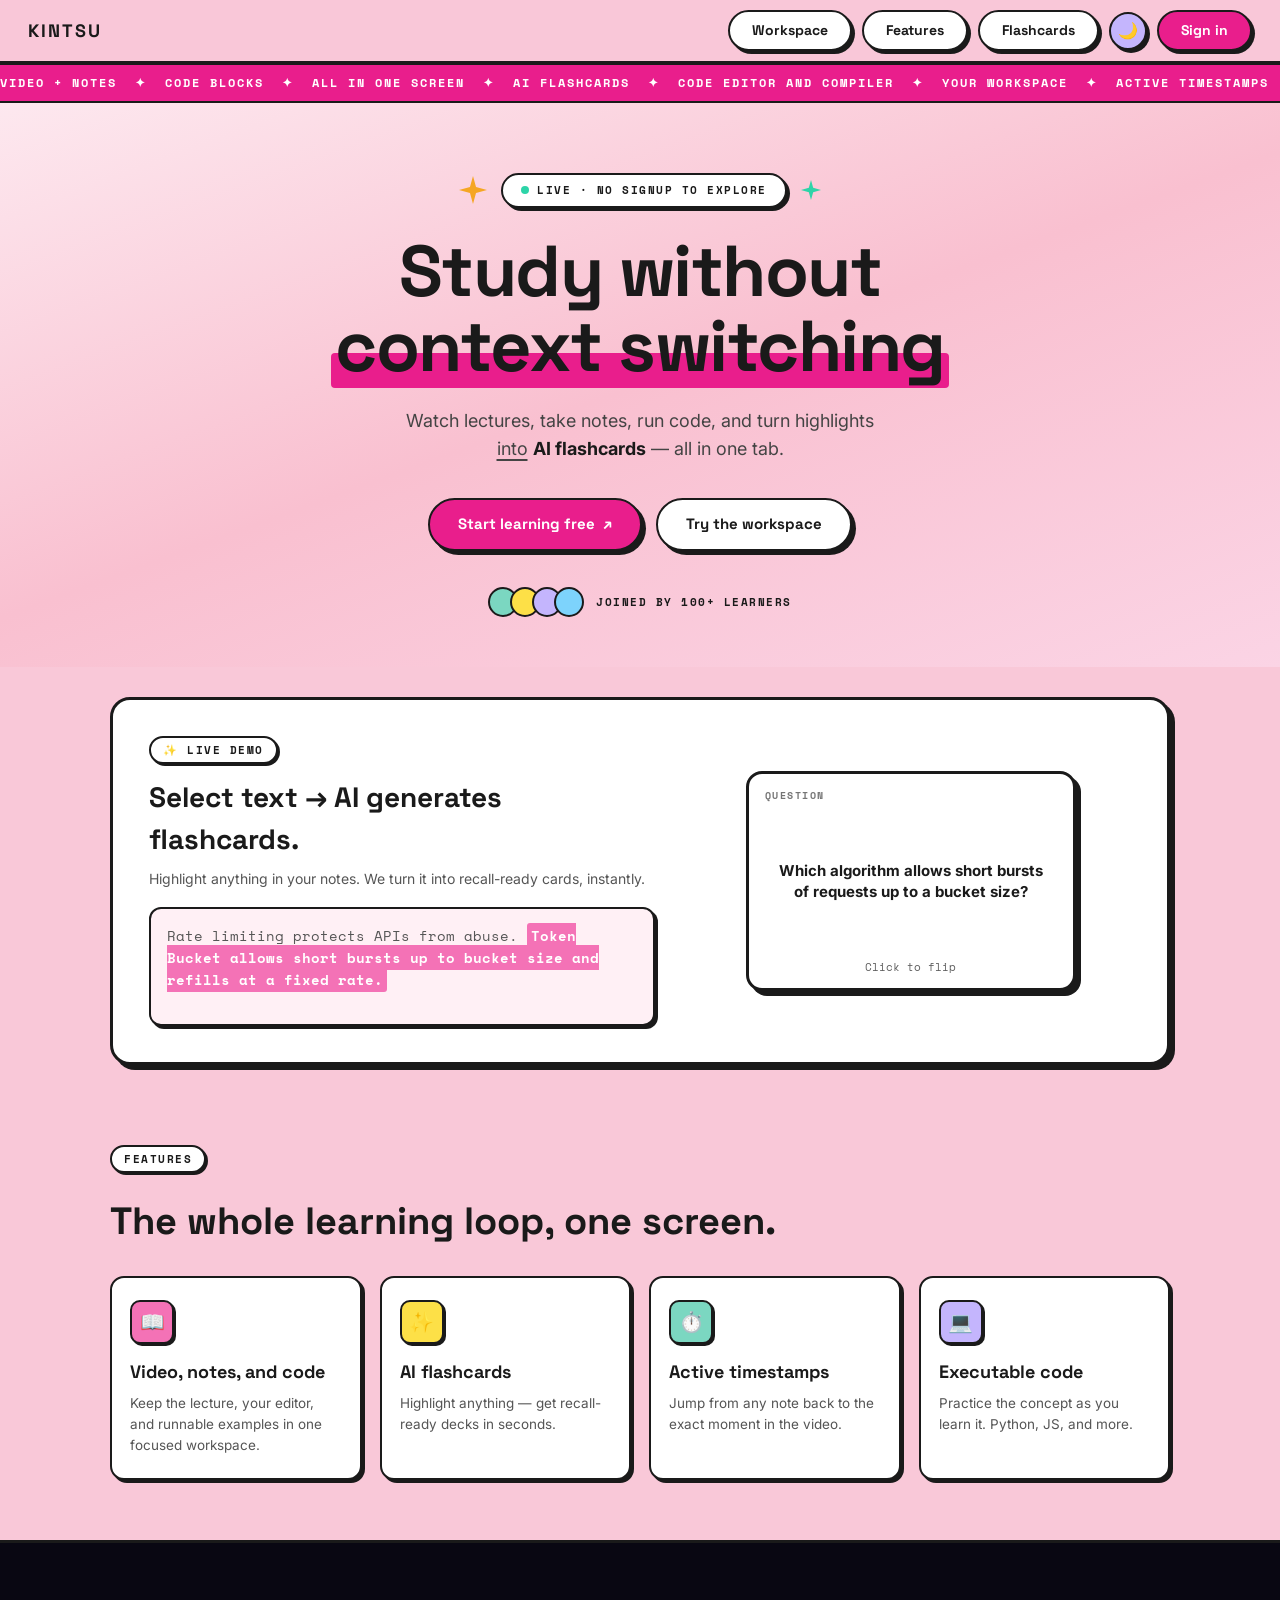
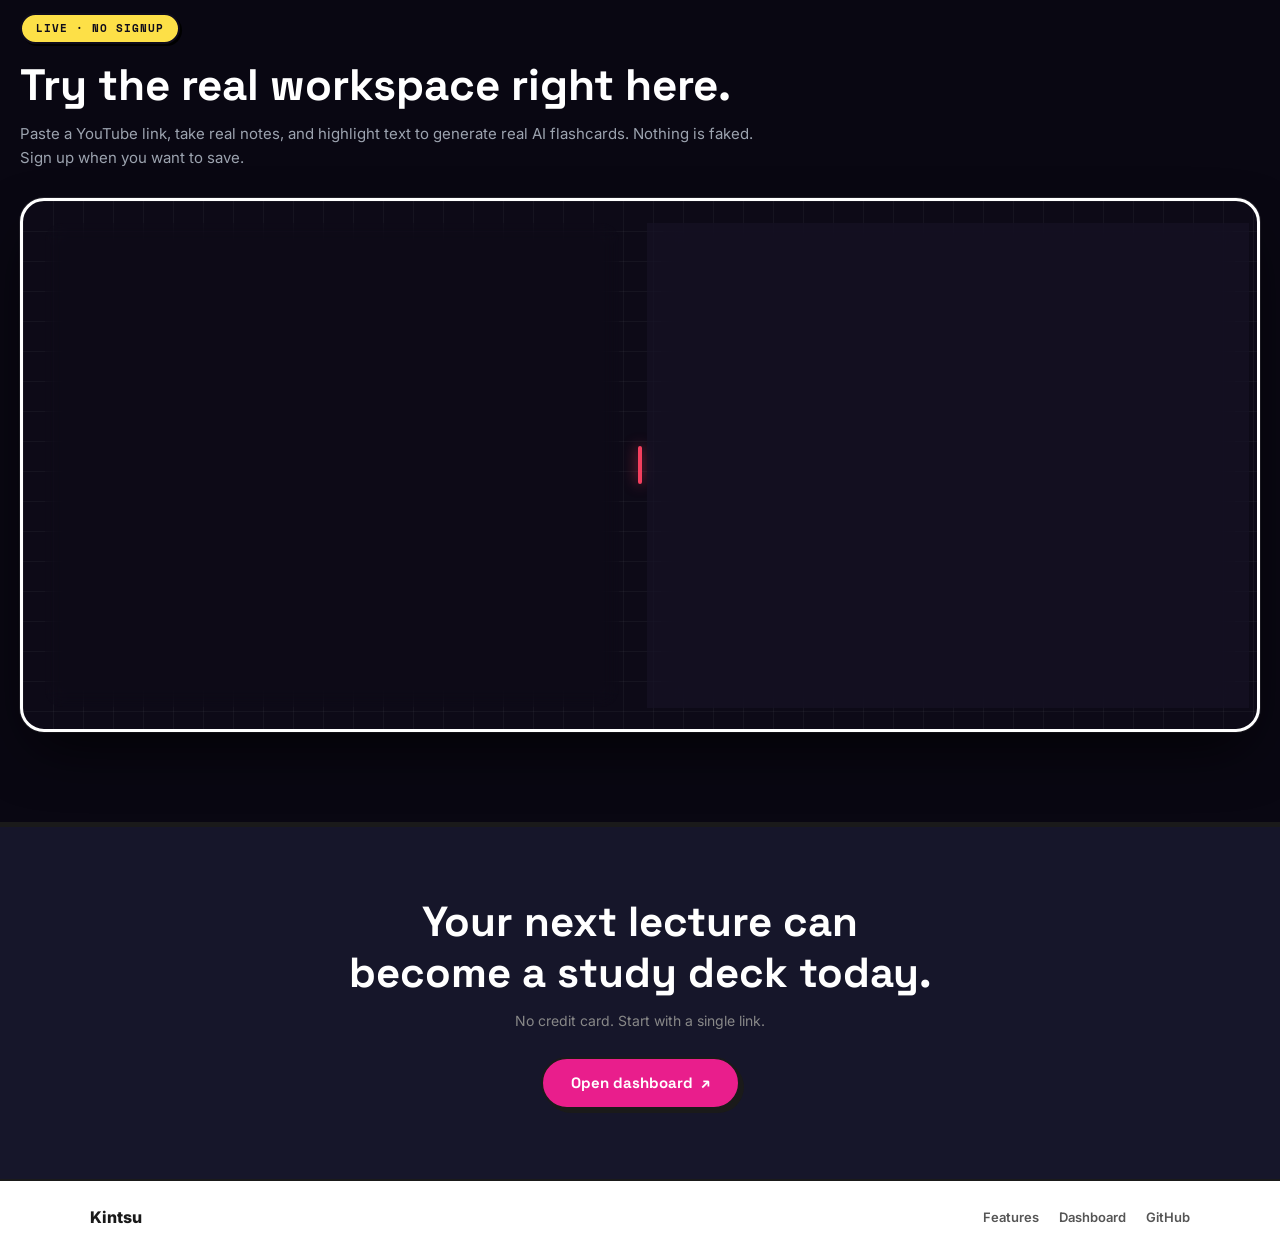
==== commit b12229a8: "Merge 18df2475b684d7c011c985a06a16ccdaf32ab5a1 into 593895c16e13e625757b13846f46c3c3f48fb22d" ====
--- a/index.html
+++ b/index.html
@@ -11,16 +11,14 @@
     <link rel="stylesheet" href="style.css">
 </head>
 <body>
-
     <nav class="navbar">
-        <div class="nav-left">
-            <span class="wordmark">KINTSU</span>
-        </div>
+        <div class="nav-left"><span class="wordmark">KINTSU</span></div>
         <div class="nav-right">
+            <a href="#workspace" class="nav-btn outline">Workspace</a>
             <a href="#features" class="nav-btn outline">Features</a>
-            <a href="#features" class="nav-btn outline">Flashcards</a>
+            <a href="#flashcards" class="nav-btn outline">Flashcards</a>
             <button class="dark-toggle" id="darkToggle" aria-label="Toggle dark mode">🌙</button>
-            <a href="#" class="nav-btn signin">Sign in</a>
+            <a href="signin.html" class="nav-btn signin">Sign in</a>
         </div>
     </nav>
 
@@ -35,90 +33,159 @@
         <div class="hero-content">
             <div class="sparkle-row">
                 <svg class="sparkle gold" viewBox="0 0 24 24" width="28" height="28"><path d="M12 0L14.59 9.41L24 12L14.59 14.59L12 24L9.41 14.59L0 12L9.41 9.41Z" fill="#f5a623"/></svg>
-                <div class="badge">
-                    <span class="badge-dot"></span>
-                    LIVE · NO SIGNUP TO EXPLORE
-                </div>
+                <div class="badge"><span class="badge-dot"></span>LIVE · NO SIGNUP TO EXPLORE</div>
                 <svg class="sparkle teal" viewBox="0 0 24 24" width="20" height="20"><path d="M12 0L14.59 9.41L24 12L14.59 14.59L12 24L9.41 14.59L0 12L9.41 9.41Z" fill="#2dd4a8"/></svg>
             </div>
-
             <h1 class="heading">Study without<br><span class="highlight">context switching</span></h1>
-
             <p class="subheading">Watch lectures, take notes, run code, and turn highlights<br><span class="underline-word">into</span> <strong>AI flashcards</strong> — all in one tab.</p>
-
             <div class="cta-buttons">
-                <a href="#features" class="btn primary">Start learning free &nbsp;↗</a>
-                <a href="#features" class="btn outline-btn">Explore features</a>
-            </div>
-
+                <a href="signin.html" class="btn primary">Start learning free &nbsp;↗</a>
+                <a href="#workspace" class="btn outline-btn">Try the workspace</a>
+            </div>
             <div class="social-proof">
-                <div class="avatars">
-                    <span class="avatar av-1"></span>
-                    <span class="avatar av-2"></span>
-                    <span class="avatar av-3"></span>
-                    <span class="avatar av-4"></span>
-                </div>
+                <div class="avatars"><span class="avatar av-1"></span><span class="avatar av-2"></span><span class="avatar av-3"></span><span class="avatar av-4"></span></div>
                 <span class="proof-text">JOINED BY 100+ LEARNERS</span>
             </div>
         </div>
     </section>
 
-    <!-- Flashcard Preview -->
-    <section class="preview-section">
+    <section class="preview-section" id="flashcards">
         <div class="preview-card">
             <div class="preview-left">
                 <span class="tag-pill">✨ LIVE DEMO</span>
                 <h3>Select text → AI generates flashcards.</h3>
                 <p>Highlight anything in your notes. We turn it into recall-ready cards, instantly.</p>
-                <div class="sample-note">
-                    <p>Rate limiting protects APIs from abuse. <mark>Token Bucket allows short bursts up to bucket size and refills at a fixed rate.</mark></p>
-                </div>
+                <div class="sample-note"><p>Rate limiting protects APIs from abuse. <mark>Token Bucket allows short bursts up to bucket size and refills at a fixed rate.</mark></p></div>
             </div>
             <div class="preview-right">
                 <div class="flip-card" id="demoCard" role="button" tabindex="0" title="Click to flip">
                     <div class="flip-inner">
-                        <div class="flip-front">
-                            <span class="card-label">QUESTION</span>
-                            <p>Which algorithm allows short bursts of requests up to a bucket size?</p>
-                            <span class="card-hint">Click to flip</span>
-                        </div>
-                        <div class="flip-back">
-                            <span class="card-label">ANSWER</span>
-                            <p>Token Bucket Algorithm — refills tokens at a fixed rate while allowing short bursts.</p>
-                            <span class="card-hint">Click to flip</span>
-                        </div>
+                        <div class="flip-front"><span class="card-label">QUESTION</span><p>Which algorithm allows short bursts of requests up to a bucket size?</p><span class="card-hint">Click to flip</span></div>
+                        <div class="flip-back"><span class="card-label">ANSWER</span><p>Token Bucket Algorithm — refills tokens at a fixed rate while allowing short bursts.</p><span class="card-hint">Click to flip</span></div>
                     </div>
                 </div>
             </div>
         </div>
     </section>
 
-    <!-- Features -->
     <section class="features" id="features">
-        <div class="features-header">
-            <span class="tag-pill">FEATURES</span>
-            <h2>The whole learning loop, one screen.</h2>
-        </div>
+        <div class="features-header"><span class="tag-pill">FEATURES</span><h2>The whole learning loop, one screen.</h2></div>
         <div class="features-grid">
-            <div class="feature-card">
-                <span class="feature-icon icon-pink">📖</span>
-                <h3>Video, notes, and code</h3>
-                <p>Keep the lecture, your editor, and runnable examples in one focused workspace.</p>
-            </div>
-            <div class="feature-card">
-                <span class="feature-icon icon-yellow">✨</span>
-                <h3>AI flashcards</h3>
-                <p>Highlight anything — get recall-ready decks in seconds.</p>
-            </div>
-            <div class="feature-card">
-                <span class="feature-icon icon-mint">⏱️</span>
-                <h3>Active timestamps</h3>
-                <p>Jump from any note back to the exact moment in the video.</p>
-            </div>
-            <div class="feature-card">
-                <span class="feature-icon icon-lilac">💻</span>
-                <h3>Executable code</h3>
-                <p>Practice the concept as you learn it. Python, JS, and more.</p>
+            <div class="feature-card"><span class="feature-icon icon-pink">📖</span><h3>Video, notes, and code</h3><p>Keep the lecture, your editor, and runnable examples in one focused workspace.</p></div>
+            <div class="feature-card"><span class="feature-icon icon-yellow">✨</span><h3>AI flashcards</h3><p>Highlight anything — get recall-ready decks in seconds.</p></div>
+            <div class="feature-card"><span class="feature-icon icon-mint">⏱️</span><h3>Active timestamps</h3><p>Jump from any note back to the exact moment in the video.</p></div>
+            <div class="feature-card"><span class="feature-icon icon-lilac">💻</span><h3>Executable code</h3><p>Practice the concept as you learn it. Python, JS, and more.</p></div>
+        </div>
+    </section>
+
+    <section class="workspace-section" id="workspace">
+        <div class="workspace-header">
+            <span class="workspace-live-badge">LIVE · NO SIGNUP</span>
+            <h2 class="workspace-title">Try the real workspace right here.</h2>
+            <p class="workspace-subtitle">Paste a YouTube link, take real notes, and highlight text to generate real AI flashcards. Nothing is faked. Sign up when you want to save.</p>
+        </div>
+        <div class="workspace-wrapper">
+            <div class="workspace-window" id="workspaceWindow">
+                <div class="ws-pane ws-video-pane" id="wsVideoPane">
+                    <div class="ws-pane-header">
+                        <a href="signin.html" class="ws-pill-btn ws-btn-pink">BACK TO DASHBOARD</a>
+                        <div class="ws-view-switcher" role="tablist">
+                            <button class="ws-view-btn" data-mode="guide" type="button">GUIDE</button>
+                            <button class="ws-view-btn active" data-mode="split" type="button">SPLIT</button>
+                            <button class="ws-view-btn" data-mode="notes" type="button">NOTES</button>
+                        </div>
+                    </div>
+                    <div class="ws-url-bar">
+                        <input type="text" class="ws-url-input" id="ytUrlInput" value="https://www.youtube.com/watch?v=LPZh9BOjkQs" placeholder="Paste YouTube link here..." />
+                        <button class="ws-embed-btn" id="ytEmbedBtn" type="button">Embed</button>
+                    </div>
+                    <div class="ws-player-container">
+                        <iframe id="ytPlayer" src="https://www.youtube-nocookie.com/embed/LPZh9BOjkQs?enablejsapi=1&rel=0" frameborder="0" allow="accelerometer; autoplay; clipboard-write; encrypted-media; gyroscope; picture-in-picture" allowfullscreen></iframe>
+                    </div>
+                    <div class="ws-video-footer">
+                        <div class="ws-time-indicator"><span class="ws-time-pill" id="ytTimeDisplay">0:00</span></div>
+                        <div class="ws-video-actions">
+                            <button class="ws-action-btn" id="aiNotesBtn" type="button">✨ AI Notes</button>
+                            <button class="ws-action-btn" id="addTimestampBtn" type="button">+ Add Timestamp</button>
+                        </div>
+                    </div>
+                </div>
+                <div class="ws-divider" id="wsDivider" aria-hidden="true"><span class="ws-divider-knob"></span></div>
+                <div class="ws-pane ws-content-pane" id="wsContentPane">
+                    <div class="ws-tabs-bar">
+                        <div class="ws-tab-group">
+                            <button class="ws-tab-btn active" id="tabNotesBtn" data-tab="notes" type="button">Notes</button>
+                            <button class="ws-tab-btn" id="tabCodeBtn" data-tab="code" type="button">Code</button>
+                        </div>
+                    </div>
+                    <div class="ws-tab-view active" id="viewNotes">
+                        <div class="ws-toolbar">
+                            <div class="ws-tools-cluster">
+                                <button class="ws-tool-btn mic-btn" id="wsMicBtn" title="Voice note" type="button">🎙️</button>
+                                <span class="ws-tool-divider"></span>
+                                <button class="ws-tool-btn" data-format="bold" type="button"><strong>B</strong></button>
+                                <button class="ws-tool-btn" data-format="italic" type="button"><em>I</em></button>
+                                <button class="ws-tool-btn" data-format="underline" type="button"><u>U</u></button>
+                                <button class="ws-tool-btn" data-format="strikeThrough" type="button"><s>S</s></button>
+                                <button class="ws-tool-btn" data-format="code" type="button">&lt;/&gt;</button>
+                                <button class="ws-tool-btn quote-btn active-pink" data-format="blockquote" type="button">”</button>
+                                <button class="ws-tool-btn" data-format="h1" type="button">H1</button>
+                                <button class="ws-tool-btn" data-format="h2" type="button">H2</button>
+                                <button class="ws-tool-btn" data-format="insertUnorderedList" type="button">≡</button>
+                                <button class="ws-tool-btn" data-format="insertOrderedList" type="button">1.</button>
+                                <button class="ws-tool-btn" data-format="codeblock" type="button">{ }</button>
+                            </div>
+                            <button class="ws-code-switch-pill" id="quickCodeBtn" type="button">CODE</button>
+                        </div>
+                        <div class="ws-subtoolbar">
+                            <div class="ws-subtools-left">
+                                <button class="ws-subtool-pill pink-subtool" type="button">“”</button>
+                                <button class="ws-subtool-btn" data-format="insertUnorderedList" type="button">📋</button>
+                                <button class="ws-subtool-btn" data-format="insertHorizontalRule" type="button">—</button>
+                                <button class="ws-subtool-btn" data-format="undo" type="button">↺</button>
+                                <button class="ws-subtool-btn" data-format="redo" type="button">↻</button>
+                            </div>
+                            <span class="ws-status-text" id="wsAutoSaveStatus">✓ Auto-saved</span>
+                        </div>
+                        <div class="ws-note-editor">
+                            <h3 class="ws-note-title" contenteditable="true" spellcheck="false">Neural Network Fundamentals: Structural Overview</h3>
+                            <div class="ws-note-body" id="wsNoteBody" contenteditable="true" spellcheck="false">
+                                <ul class="ws-bullets"><li><strong>Biases:</strong> These are values added to the weighted sum of inputs, allowing a neuron to adjust its threshold for activation.</li></ul>
+                                <div class="ws-timestamp-card" data-time="240" contenteditable="false">
+                                    <div class="ws-ts-header" role="button" tabindex="0"><span class="ws-ts-icon ws-ts-play">▶</span><span class="ws-ts-label">4. Mathematical Representation</span><span class="ws-ts-time">04:00</span></div>
+                                </div>
+                                <div class="ws-timestamp-card expanded" data-time="315" contenteditable="false">
+                                    <div class="ws-ts-header" role="button" tabindex="0"><span class="ws-ts-icon ws-ts-arrow">▼</span><span class="ws-ts-label">5. Modern Advancements: ReLU vs. Sigmoid</span><span class="ws-ts-time">05:15</span></div>
+                                    <div class="ws-ts-content"><p>While the Sigmoid function is historically significant, modern deep networks favor <mark class="ai-highlight-pill" id="sampleHighlightSpan">ReLU (Rectified Linear Unit)</mark>. ReLU simplifies the activation to <code class="ws-inline-code">max(0, a)</code>.</p></div>
+                                </div>
+                            </div>
+                        </div>
+                        <div class="ws-ai-tooltip" id="wsAiTooltip" style="display: none;"><button class="ws-ai-tooltip-btn" id="wsTriggerFlashcardBtn" type="button"><span>✨</span> Generate Flashcard</button></div>
+                        <div class="ws-generated-deck" id="wsGeneratedDeck" style="display: none;">
+                            <div class="ws-deck-top"><span class="ws-deck-badge">✨ AI GENERATED FLASHCARD FROM HIGHLIGHT</span><button class="ws-deck-dismiss" id="wsDismissDeckBtn" type="button">✕</button></div>
+                            <div class="ws-deck-card" id="wsMiniDeckCard" role="button" tabindex="0">
+                                <div class="ws-deck-inner">
+                                    <div class="ws-deck-front"><span class="ws-deck-type">QUESTION</span><p id="wsDeckQuestionText">What is the advantage of using ReLU (Rectified Linear Unit) over Sigmoid in deep networks?</p><span class="ws-deck-prompt">Click to flip</span></div>
+                                    <div class="ws-deck-back"><span class="ws-deck-type">ANSWER</span><p id="wsDeckAnswerText">ReLU simplifies activation to max(0, a), which mitigates the vanishing gradient problem and is much faster to compute.</p><span class="ws-deck-prompt">Click to flip</span></div>
+                                </div>
+                            </div>
+                        </div>
+                    </div>
+                    <div class="ws-tab-view" id="viewCode" style="display: none;">
+                        <div class="ws-code-header">
+                            <div class="ws-code-lang"><label for="wsLangSelect">Language:</label><select id="wsLangSelect" class="ws-lang-dropdown"><option value="python">Python 3</option><option value="javascript">JavaScript</option></select></div>
+                            <div class="ws-code-btns"><button class="ws-code-action-btn" id="wsResetCodeBtn" type="button">Reset</button><button class="ws-code-run-btn" id="wsRunCodeBtn" type="button">▶ Run Code</button></div>
+                        </div>
+                        <div class="ws-editor-shell">
+                            <div class="ws-line-numbers" id="wsLineNumbers">1<br>2<br>3<br>4<br>5<br>6<br>7<br>8<br>9<br>10<br>11<br>12</div>
+                            <textarea class="ws-code-input" id="wsCodeEditor" spellcheck="false" aria-label="Code Editor"></textarea>
+                        </div>
+                        <div class="ws-terminal">
+                            <div class="ws-terminal-bar"><span class="ws-term-title">CONSOLE OUTPUT</span><span class="ws-term-status" id="wsTermStatus">Ready</span></div>
+                            <pre class="ws-terminal-body" id="wsTerminalOutput">Click '▶ Run Code' to execute the script in-browser...</pre>
+                        </div>
+                    </div>
+                </div>
             </div>
         </div>
     </section>
@@ -127,7 +194,7 @@
         <div class="bottom-cta-content">
             <h2>Your next lecture can<br>become a study deck today.</h2>
             <p>No credit card. Start with a single link.</p>
-            <a href="#" class="btn primary">Open dashboard &nbsp;↗</a>
+            <a href="signin.html" class="btn primary">Open dashboard &nbsp;↗</a>
         </div>
     </section>
 
@@ -136,12 +203,11 @@
             <span class="footer-brand">Kintsu</span>
             <div class="footer-links">
                 <a href="#features">Features</a>
-                <a href="#">Dashboard</a>
-                <a href="#">GitHub</a>
+                <a href="signin.html">Dashboard</a>
+                <a href="https://github.com/agarwalpranav0711/kintsu" target="_blank" rel="noopener">GitHub</a>
             </div>
         </div>
     </footer>
-
     <script src="script.js"></script>
 </body>
 </html>
--- a/style.css
+++ b/style.css
@@ -1,3 +1,7 @@
+html {
+    scroll-behavior: smooth;
+}
+
 * {
     margin: 0;
     padding: 0;
@@ -20,7 +24,7 @@
     font-family: 'Space Mono', monospace;
 }
 
-/* Navbar */
+
 .navbar {
     display: flex;
     align-items: center;
@@ -105,7 +109,7 @@
     box-shadow: 3px 3px 0px #1a1a1a;
 }
 
-/* Ticker */
+
 .ticker {
     background: #e91e8c;
     overflow: hidden;
@@ -135,7 +139,7 @@
     100% { transform: translateX(-50%); }
 }
 
-/* Hero */
+
 .hero {
     background: linear-gradient(160deg, #fde8ef 0%, #f9c0d0 50%, #fbd4e5 100%);
     padding: 70px 20px 50px;
@@ -326,7 +330,7 @@
     text-transform: uppercase;
 }
 
-/* Tag Pill */
+
 .tag-pill {
     display: inline-flex;
     align-items: center;
@@ -342,7 +346,7 @@
     margin-bottom: 12px;
 }
 
-/* Preview */
+
 .preview-section {
     max-width: 1100px;
     margin: 0 auto;
@@ -393,7 +397,7 @@
     font-weight: 700;
 }
 
-/* Flip Card */
+
 .flip-card {
     width: 100%;
     max-width: 330px;
@@ -472,7 +476,7 @@
     font-family: 'Space Mono', monospace;
 }
 
-/* Features */
+
 .features {
     max-width: 1100px;
     margin: 0 auto;
@@ -538,7 +542,120 @@
     line-height: 1.55;
 }
 
-/* Bottom CTA */
+
+.workspace-section { background: #090712; padding: 70px 20px 90px; position: relative; border-top: 3px solid #1a1a1a; border-bottom: 3px solid #1a1a1a; color: #f1f5f9; }
+.workspace-header, .workspace-wrapper { max-width: 1280px; margin: 0 auto; }
+.workspace-header { margin-bottom: 28px; text-align: left; }
+.workspace-live-badge { display: inline-block; background: #fde047; color: #0f0c1b; font-family: 'Space Mono', monospace; font-size: 11px; font-weight: 800; letter-spacing: 1px; padding: 5px 14px; border-radius: 9999px; border: 2px solid #0f0c1b; box-shadow: 2px 2px 0 #000; margin-bottom: 16px; text-transform: uppercase; }
+.workspace-title { font-family: 'Space Grotesk', sans-serif; font-size: clamp(30px, 4.5vw, 44px); font-weight: 800; color: #fff; line-height: 1.15; margin-bottom: 12px; }
+.workspace-subtitle { font-size: 15px; color: #9ca3af; max-width: 740px; line-height: 1.6; }
+.workspace-window { background: #0d0a17; background-image: linear-gradient(rgba(255,255,255,0.04) 1px, transparent 1px), linear-gradient(90deg, rgba(255,255,255,0.04) 1px, transparent 1px); background-size: 30px 30px; border: 3px solid #fff; border-radius: 24px; box-shadow: 0 25px 60px -15px rgba(0,0,0,0.8), 0 0 0 1px rgba(255,255,255,0.1); display: grid; grid-template-columns: 1fr 14px 1fr; gap: 14px; padding: 22px; position: relative; transition: all 0.3s cubic-bezier(0.4, 0, 0.2, 1); overflow: hidden; }
+.workspace-window.mode-guide { grid-template-columns: 1fr 0 0; }
+.workspace-window.mode-guide .ws-divider, .workspace-window.mode-guide .ws-content-pane { opacity: 0; pointer-events: none; overflow: hidden; padding: 0; }
+.workspace-window.mode-notes { grid-template-columns: 0 0 1fr; }
+.workspace-window.mode-notes .ws-divider, .workspace-window.mode-notes .ws-video-pane { opacity: 0; pointer-events: none; overflow: hidden; padding: 0; }
+.ws-pane { background: rgba(22, 18, 36, 0.75); backdrop-filter: blur(10px); border: 1px solid rgba(255,255,255,0.1); border-radius: 18px; padding: 18px; display: flex; flex-direction: column; min-width: 0; transition: opacity 0.25s ease; }
+.ws-divider { display: flex; align-items: center; justify-content: center; }
+.ws-divider-knob { width: 4px; height: 38px; background: #f43f5e; border-radius: 4px; box-shadow: 0 0 14px rgba(244,63,94,0.8); }
+.ws-pane-header { display: flex; align-items: center; justify-content: space-between; gap: 12px; margin-bottom: 14px; flex-wrap: wrap; }
+.ws-pill-btn { text-decoration: none; font-family: 'Space Grotesk', sans-serif; font-size: 11.5px; font-weight: 800; letter-spacing: 0.5px; padding: 7px 18px; border-radius: 9999px; display: inline-flex; align-items: center; transition: transform 0.15s, box-shadow 0.15s; }
+.ws-btn-pink { background: #ff70a6; color: #0f0c1b; border: 1.5px solid #0f0c1b; box-shadow: 2px 2px 0 rgba(0,0,0,0.5); }
+.ws-btn-pink:hover { transform: translate(-1.5px, -1.5px); box-shadow: 3px 3px 0 rgba(0,0,0,0.6); }
+.ws-view-switcher { background: #171324; border: 1px solid rgba(255,255,255,0.15); border-radius: 9999px; padding: 3px; display: inline-flex; gap: 2px; }
+.ws-view-btn { background: transparent; border: none; color: #8e8ba0; font-family: 'Space Mono', monospace; font-size: 11px; font-weight: 700; padding: 5px 14px; border-radius: 9999px; cursor: pointer; transition: all 0.15s ease; }
+.ws-view-btn:hover { color: #fff; }
+.ws-view-btn.active { background: #fff; color: #0f0c1b; font-weight: 800; box-shadow: 0 2px 6px rgba(0,0,0,0.4); }
+.ws-url-bar { background: #181429; border: 1px solid rgba(255,255,255,0.14); border-radius: 12px; display: flex; align-items: center; padding: 4px 6px 4px 14px; margin-bottom: 14px; gap: 8px; }
+.ws-url-input { background: transparent; border: none; outline: none; color: #e2e8f0; font-family: 'Space Mono', monospace; font-size: 12px; flex: 1; min-width: 0; }
+.ws-url-input::placeholder { color: #64748b; }
+.ws-embed-btn { background: #2b2544; color: #fff; border: 1px solid rgba(255,255,255,0.2); border-radius: 8px; padding: 6px 16px; font-family: 'Space Grotesk', sans-serif; font-size: 12px; font-weight: 700; cursor: pointer; transition: all 0.15s ease; }
+.ws-embed-btn:hover { background: #e91e8c; border-color: #e91e8c; transform: translateY(-1px); }
+.ws-player-container { width: 100%; aspect-ratio: 16/9; background: #000; border-radius: 14px; overflow: hidden; border: 1px solid rgba(255,255,255,0.1); position: relative; box-shadow: 0 10px 30px rgba(0,0,0,0.5); }
+.ws-player-container iframe { width: 100%; height: 100%; display: block; }
+.ws-video-footer { display: flex; align-items: center; justify-content: space-between; margin-top: 14px; gap: 10px; flex-wrap: wrap; }
+.ws-time-pill { background: #171328; border: 1px solid rgba(255,255,255,0.12); border-radius: 6px; padding: 5px 12px; font-family: 'Space Mono', monospace; font-size: 11px; color: #a1a1aa; display: inline-block; }
+.ws-video-actions { display: flex; gap: 8px; }
+.ws-action-btn { background: #201a35; border: 1px solid rgba(255,255,255,0.15); color: #f1f5f9; border-radius: 8px; padding: 6px 12px; font-family: 'Space Grotesk', sans-serif; font-size: 11.5px; font-weight: 700; cursor: pointer; transition: all 0.15s ease; }
+.ws-action-btn:hover { background: #312752; border-color: #c084fc; }
+.ws-tabs-bar { display: flex; justify-content: flex-start; margin-bottom: 12px; }
+.ws-tab-group { background: #161228; border: 1px solid rgba(255,255,255,0.14); border-radius: 9999px; padding: 3px; display: inline-flex; gap: 2px; }
+.ws-tab-btn { background: transparent; border: none; color: #94a3b8; font-family: 'Space Grotesk', sans-serif; font-size: 12px; font-weight: 700; padding: 6px 18px; border-radius: 9999px; cursor: pointer; transition: all 0.15s ease; }
+.ws-tab-btn.active { background: #fff; color: #0d0a17; font-weight: 800; box-shadow: 0 2px 8px rgba(0,0,0,0.4); }
+.ws-tab-view { display: flex; flex-direction: column; flex: 1; }
+.ws-toolbar { background: #171328; border: 1px solid rgba(255,255,255,0.12); border-radius: 12px; padding: 6px 10px; display: flex; align-items: center; justify-content: space-between; gap: 8px; margin-bottom: 8px; flex-wrap: wrap; }
+.ws-tools-cluster { display: flex; align-items: center; gap: 4px; flex-wrap: wrap; }
+.ws-tool-btn { background: transparent; border: 1px solid transparent; color: #cbd5e1; border-radius: 6px; width: 28px; height: 28px; display: inline-flex; align-items: center; justify-content: center; font-size: 12px; cursor: pointer; transition: all 0.15s ease; }
+.ws-tool-btn:hover { background: rgba(255,255,255,0.1); color: #fff; }
+.ws-tool-btn.active-pink { background: #ec4899; color: #fff; box-shadow: 0 0 8px rgba(236,72,153,0.5); }
+.ws-tool-divider { width: 1px; height: 18px; background: rgba(255,255,255,0.15); margin: 0 4px; }
+.ws-tool-btn.mic-btn.recording { background: #ef4444; color: #fff; animation: micPulse 1.2s infinite ease-in-out; }
+@keyframes micPulse { 0%, 100% { box-shadow: 0 0 0 0 rgba(239,68,68,0.7); } 50% { box-shadow: 0 0 0 6px rgba(239,68,68,0); } }
+.ws-code-switch-pill { background: rgba(236,72,153,0.12); border: 1.5px solid #ec4899; color: #ec4899; font-family: 'Space Mono', monospace; font-size: 11px; font-weight: 800; padding: 4px 12px; border-radius: 8px; cursor: pointer; transition: all 0.15s ease; }
+.ws-code-switch-pill:hover { background: #ec4899; color: #fff; box-shadow: 0 0 10px rgba(236,72,153,0.6); }
+.ws-subtoolbar { display: flex; align-items: center; justify-content: space-between; padding: 2px 4px 8px; border-bottom: 1px solid rgba(255,255,255,0.08); margin-bottom: 12px; }
+.ws-subtools-left { display: flex; align-items: center; gap: 4px; }
+.ws-subtool-pill { background: #ec4899; color: #fff; border: none; border-radius: 6px; font-size: 12px; font-weight: 800; padding: 3px 8px; cursor: pointer; }
+.ws-subtool-btn { background: transparent; border: none; color: #94a3b8; border-radius: 4px; width: 24px; height: 24px; display: inline-flex; align-items: center; justify-content: center; font-size: 12px; cursor: pointer; }
+.ws-subtool-btn:hover { color: #fff; background: rgba(255,255,255,0.08); }
+.ws-status-text { font-family: 'Space Mono', monospace; font-size: 11px; color: #10b981; }
+.ws-note-editor { position: relative; display: flex; flex-direction: column; flex: 1; }
+.ws-note-title { font-family: 'Space Grotesk', sans-serif; font-size: 17px; font-weight: 700; color: #fff; outline: none; margin-bottom: 14px; border-bottom: 1px dashed rgba(255,255,255,0.15); padding-bottom: 6px; }
+.ws-note-body { outline: none; font-size: 13.5px; line-height: 1.6; color: #e2e8f0; flex: 1; min-height: 180px; }
+.ws-bullets { padding-left: 20px; margin-bottom: 14px; }
+.ws-bullets li { margin-bottom: 6px; }
+.ws-timestamp-card { background: #17132a; border: 1px solid rgba(192,132,252,0.4); border-radius: 12px; padding: 12px 14px; margin: 12px 0; box-shadow: 0 0 16px rgba(168,85,247,0.12); transition: all 0.2s ease; user-select: none; }
+.ws-timestamp-card:hover { border-color: #c084fc; box-shadow: 0 0 20px rgba(168,85,247,0.25); transform: translateY(-1px); }
+.ws-timestamp-card.expanded { border: 1.5px solid #a855f7; box-shadow: 0 0 22px rgba(168,85,247,0.22); }
+.ws-ts-header { display: flex; align-items: center; gap: 10px; cursor: pointer; }
+.ws-ts-icon { width: 26px; height: 26px; background: #ec4899; color: #fff; border-radius: 8px; display: inline-flex; align-items: center; justify-content: center; font-size: 10px; font-weight: 800; flex-shrink: 0; box-shadow: 0 2px 8px rgba(236,72,153,0.4); }
+.ws-ts-label { font-family: 'Space Grotesk', sans-serif; font-size: 13.5px; font-weight: 700; color: #fff; flex: 1; }
+.ws-ts-time { font-family: 'Space Mono', monospace; font-size: 11px; color: #c084fc; background: rgba(192,132,252,0.12); padding: 2px 8px; border-radius: 6px; }
+.ws-ts-content { margin-top: 10px; padding-top: 10px; border-top: 1px solid rgba(255,255,255,0.08); font-size: 13px; color: #cbd5e1; line-height: 1.55; }
+.ws-inline-code { background: rgba(255,255,255,0.1); color: #f43f5e; font-family: 'Space Mono', monospace; padding: 1px 6px; border-radius: 4px; font-size: 12px; }
+.ai-highlight-pill { background: rgba(236,72,153,0.25); color: #fdf2f8; border-bottom: 2px solid #ec4899; padding: 1px 4px; border-radius: 3px; cursor: pointer; transition: background 0.15s ease; }
+.ai-highlight-pill:hover { background: rgba(236,72,153,0.45); }
+.ws-ai-tooltip { position: absolute; z-index: 100; transform: translate(-50%, -100%); pointer-events: auto; }
+.ws-ai-tooltip-btn { background: #ec4899; color: #fff; border: 2px solid #fff; border-radius: 9999px; font-family: 'Space Grotesk', sans-serif; font-size: 12px; font-weight: 800; padding: 6px 16px; box-shadow: 0 6px 20px rgba(236,72,153,0.6); cursor: pointer; display: inline-flex; align-items: center; gap: 6px; white-space: nowrap; animation: bounceIn 0.25s cubic-bezier(0.175,0.885,0.32,1.275); }
+@keyframes bounceIn { 0% { transform: scale(0.7); opacity: 0; } 100% { transform: scale(1); opacity: 1; } }
+.ws-generated-deck { margin-top: 14px; padding-top: 12px; border-top: 1px dashed rgba(236,72,153,0.3); }
+.ws-deck-top { display: flex; justify-content: space-between; align-items: center; margin-bottom: 8px; }
+.ws-deck-badge { font-family: 'Space Mono', monospace; font-size: 10.5px; font-weight: 700; color: #f472b6; letter-spacing: 0.5px; }
+.ws-deck-dismiss { background: transparent; border: none; color: #94a3b8; font-size: 14px; cursor: pointer; }
+.ws-deck-card { width: 100%; height: 140px; perspective: 1000px; cursor: pointer; }
+.ws-deck-inner { position: relative; width: 100%; height: 100%; transform-style: preserve-3d; transition: transform 0.5s cubic-bezier(0.4, 0, 0.2, 1); }
+.ws-deck-card.flipped .ws-deck-inner { transform: rotateY(180deg); }
+.ws-deck-front, .ws-deck-back { position: absolute; inset: 0; border-radius: 12px; padding: 16px; display: flex; flex-direction: column; justify-content: center; align-items: center; text-align: center; backface-visibility: hidden; -webkit-backface-visibility: hidden; }
+.ws-deck-front { background: #1b162f; border: 1.5px solid #ec4899; color: #fff; box-shadow: 0 4px 15px rgba(236,72,153,0.2); }
+.ws-deck-back { background: #ec4899; border: 1.5px solid #fff; color: #fff; transform: rotateY(180deg); }
+.ws-deck-type { position: absolute; top: 8px; left: 12px; font-family: 'Space Mono', monospace; font-size: 9px; font-weight: 800; letter-spacing: 1px; opacity: 0.7; }
+.ws-deck-prompt { position: absolute; bottom: 8px; font-family: 'Space Mono', monospace; font-size: 9.5px; opacity: 0.75; }
+.ws-code-header { display: flex; align-items: center; justify-content: space-between; gap: 12px; margin-bottom: 12px; flex-wrap: wrap; }
+.ws-code-lang { display: flex; align-items: center; gap: 8px; font-family: 'Space Grotesk', sans-serif; font-size: 13px; color: #cbd5e1; }
+.ws-lang-dropdown { background: #18142a; color: #f1f5f9; border: 1px solid rgba(255,255,255,0.2); border-radius: 8px; padding: 5px 12px; font-family: 'Space Mono', monospace; font-size: 12px; outline: none; cursor: pointer; }
+.ws-code-btns { display: flex; gap: 8px; }
+.ws-code-action-btn { background: #252038; color: #cbd5e1; border: 1px solid rgba(255,255,255,0.15); border-radius: 8px; padding: 6px 14px; font-size: 12px; font-weight: 700; cursor: pointer; }
+.ws-code-run-btn { background: #2dd4bf; color: #0f172a; border: none; border-radius: 8px; padding: 6px 18px; font-family: 'Space Grotesk', sans-serif; font-size: 12.5px; font-weight: 800; cursor: pointer; box-shadow: 0 2px 10px rgba(45,212,191,0.35); transition: all 0.15s ease; }
+.ws-code-run-btn:hover { background: #14b8a6; transform: translateY(-1px); box-shadow: 0 4px 14px rgba(45,212,191,0.5); }
+.ws-editor-shell { display: flex; background: #110d21; border: 1px solid rgba(255,255,255,0.14); border-radius: 12px; overflow: hidden; height: 220px; margin-bottom: 12px; }
+.ws-line-numbers { background: #16122a; color: #64748b; font-family: 'Space Mono', monospace; font-size: 12px; line-height: 20px; padding: 10px; text-align: right; user-select: none; border-right: 1px solid rgba(255,255,255,0.08); }
+.ws-code-input { flex: 1; background: transparent; color: #f8fafc; border: none; outline: none; resize: none; font-family: 'Space Mono', monospace; font-size: 12px; line-height: 20px; padding: 10px 12px; white-space: pre; overflow-y: auto; }
+.ws-terminal { background: #000; border: 1px solid rgba(255,255,255,0.12); border-radius: 10px; overflow: hidden; }
+.ws-terminal-bar { background: #171328; padding: 6px 12px; display: flex; justify-content: space-between; align-items: center; border-bottom: 1px solid rgba(255,255,255,0.08); }
+.ws-term-title { font-family: 'Space Mono', monospace; font-size: 10px; font-weight: 700; color: #94a3b8; letter-spacing: 1px; }
+.ws-term-status { font-family: 'Space Mono', monospace; font-size: 10px; color: #10b981; }
+.ws-terminal-body { padding: 10px 14px; color: #2dd4bf; font-family: 'Space Mono', monospace; font-size: 11.5px; line-height: 1.5; margin: 0; max-height: 130px; overflow-y: auto; white-space: pre-wrap; }
+@media (max-width: 1024px) {
+    .workspace-window, .workspace-window.mode-guide, .workspace-window.mode-notes { grid-template-columns: 1fr; gap: 18px; }
+    .ws-divider { display: none; }
+}
+@media (max-width: 640px) {
+    .workspace-window { padding: 14px; border-radius: 16px; }
+    .ws-pane { padding: 12px; }
+    .ws-pane-header { flex-direction: column; align-items: flex-start; }
+    .ws-tools-cluster { overflow-x: auto; width: 100%; padding-bottom: 4px; }
+}
+
+
 .bottom-cta {
     background: #16162a;
     padding: 70px 20px;
@@ -560,7 +677,7 @@
     margin-bottom: 26px;
 }
 
-/* Footer */
+
 .footer {
     background: #ffffff;
     padding: 24px 30px;
@@ -598,7 +715,7 @@
     color: #e91e8c;
 }
 
-/* Dark Mode */
+
 body.dark {
     background: #111118;
     color: #eee;
@@ -700,7 +817,7 @@
     color: #ccc;
 }
 
-/* Responsive */
+
 @media (max-width: 900px) {
     .preview-card {
         grid-template-columns: 1fr;
